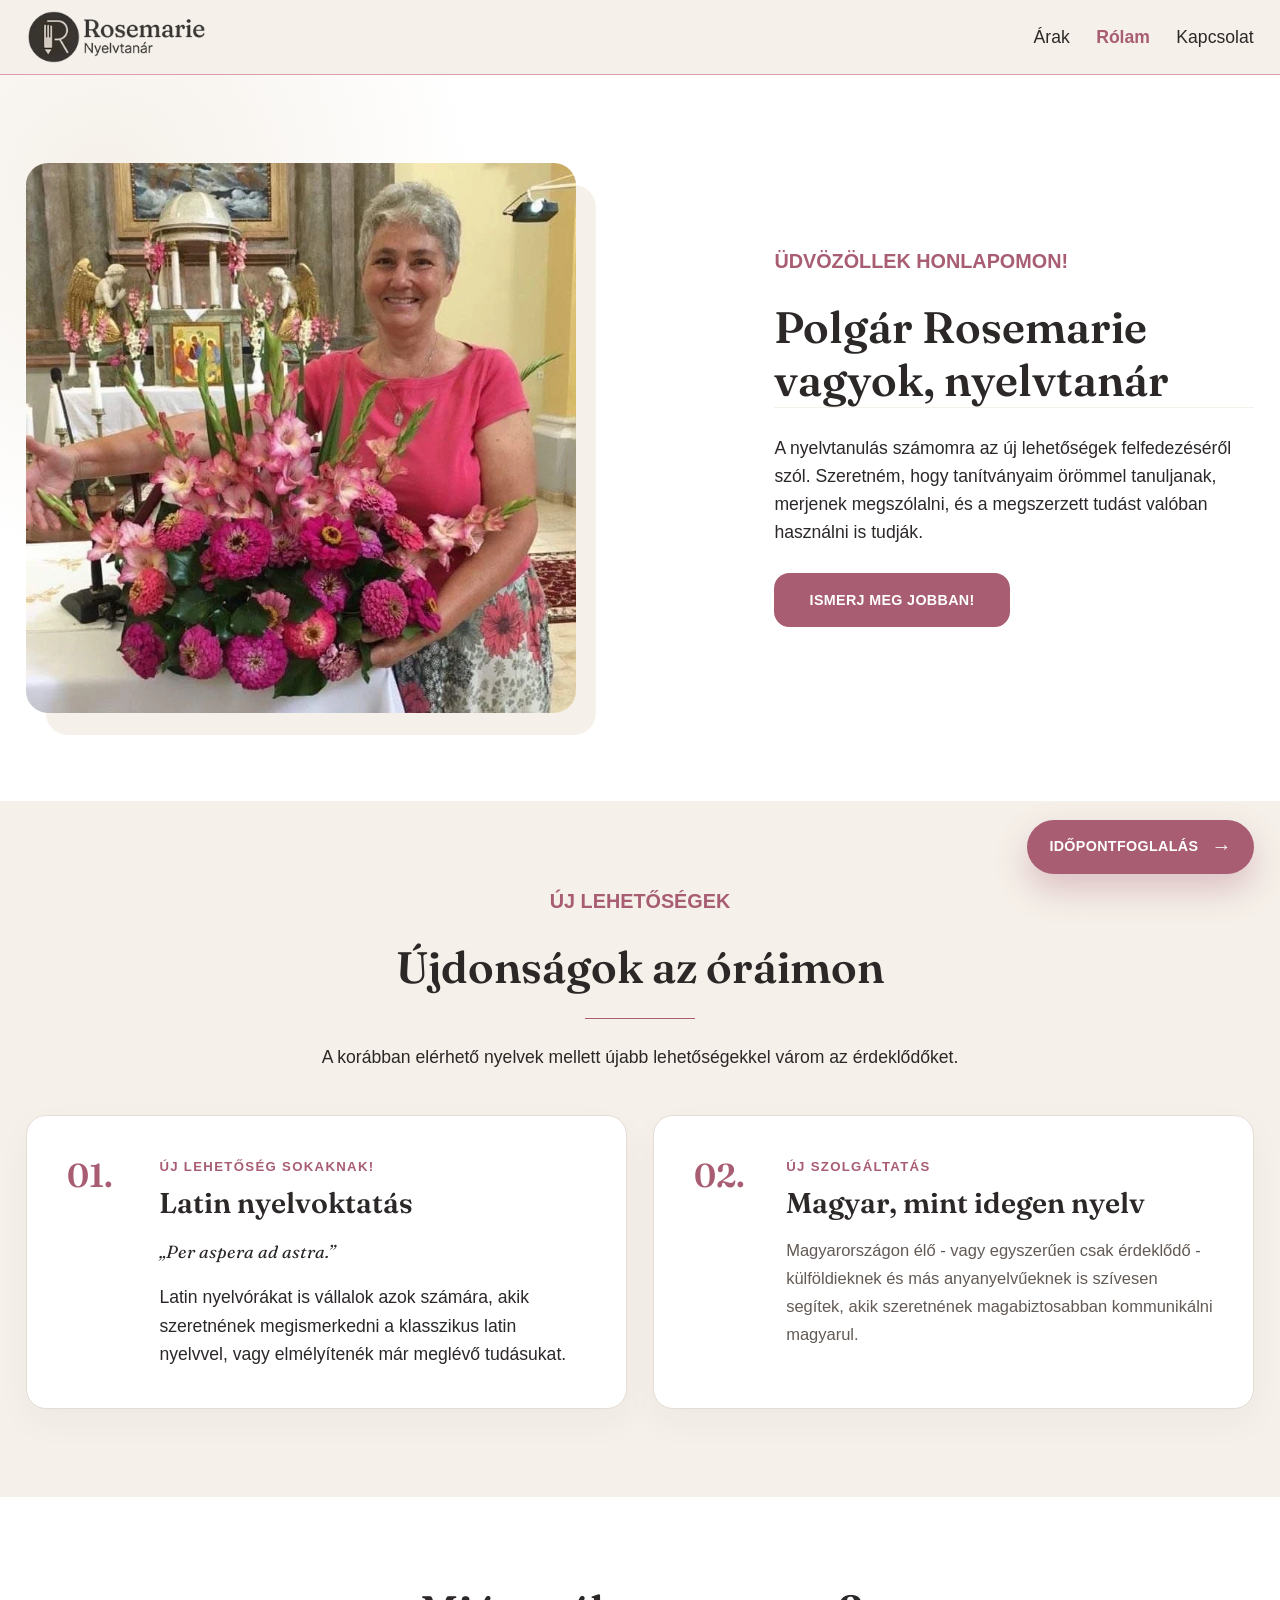
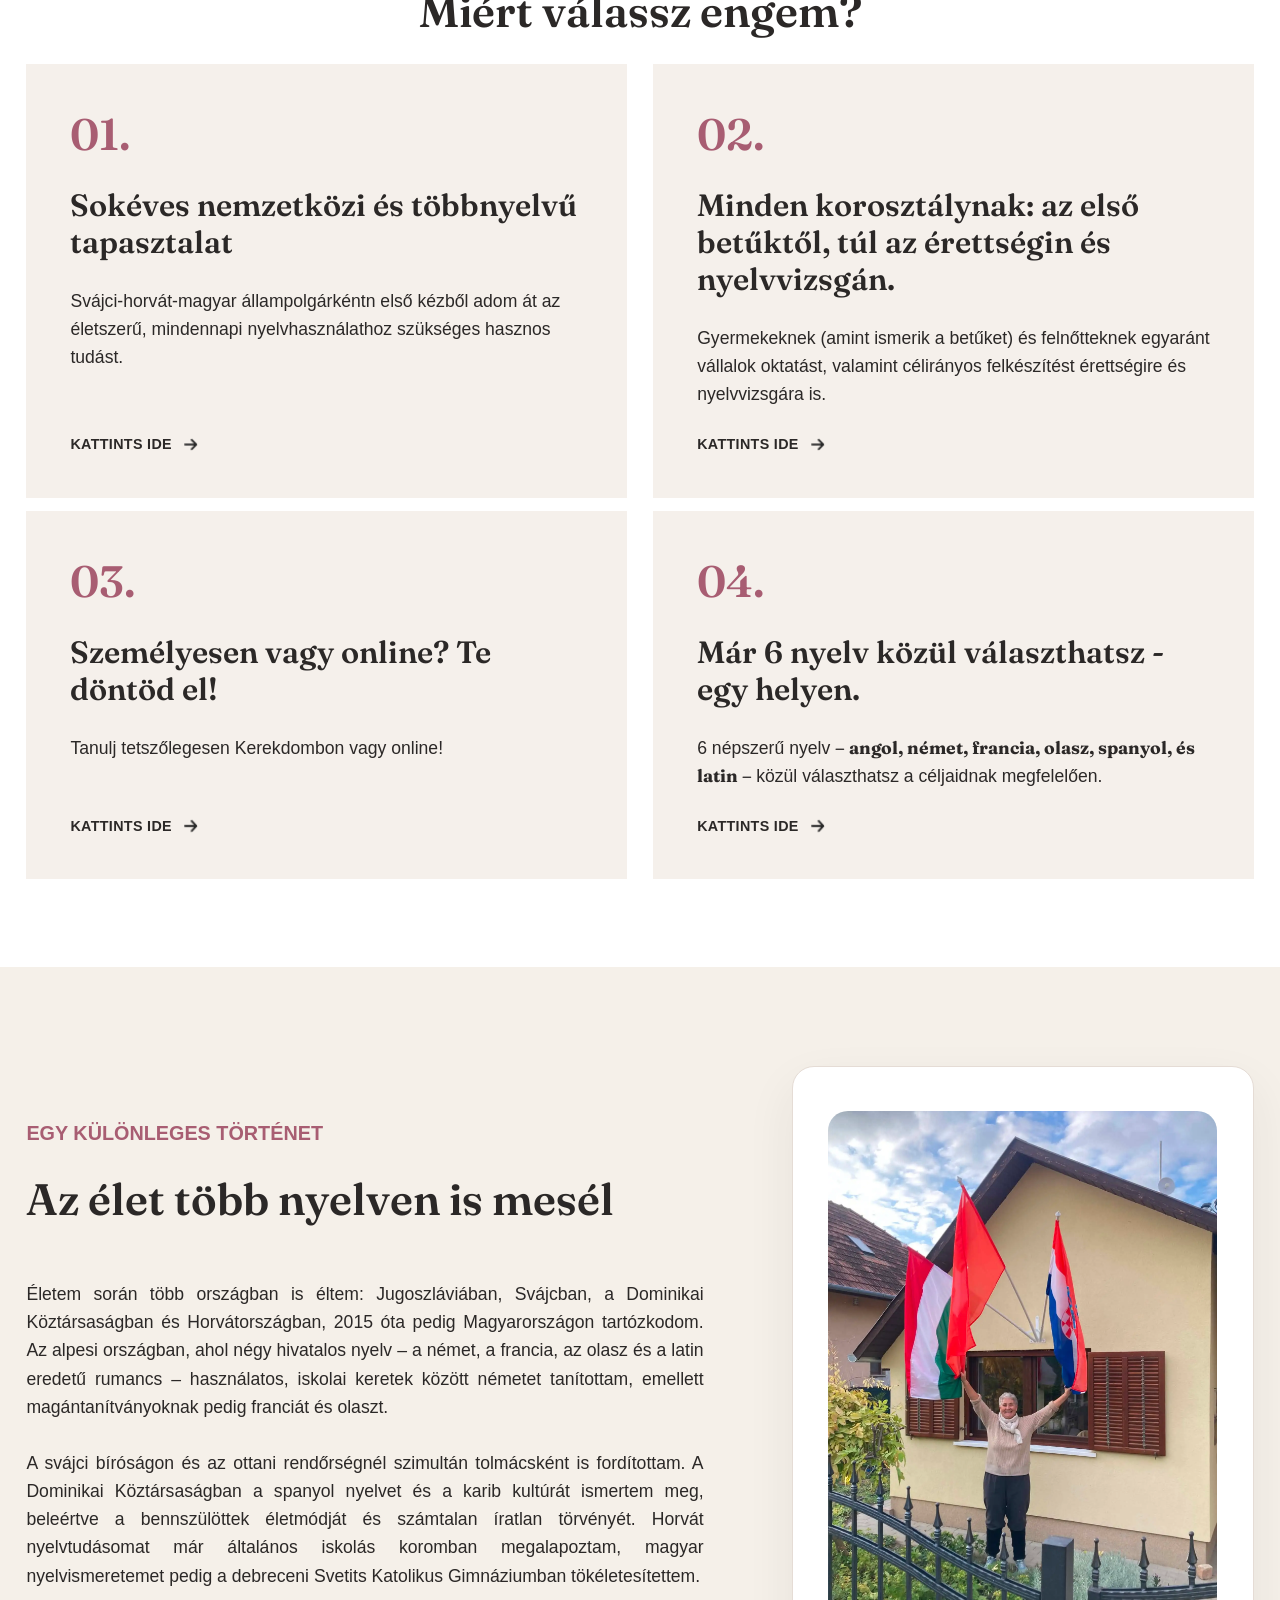
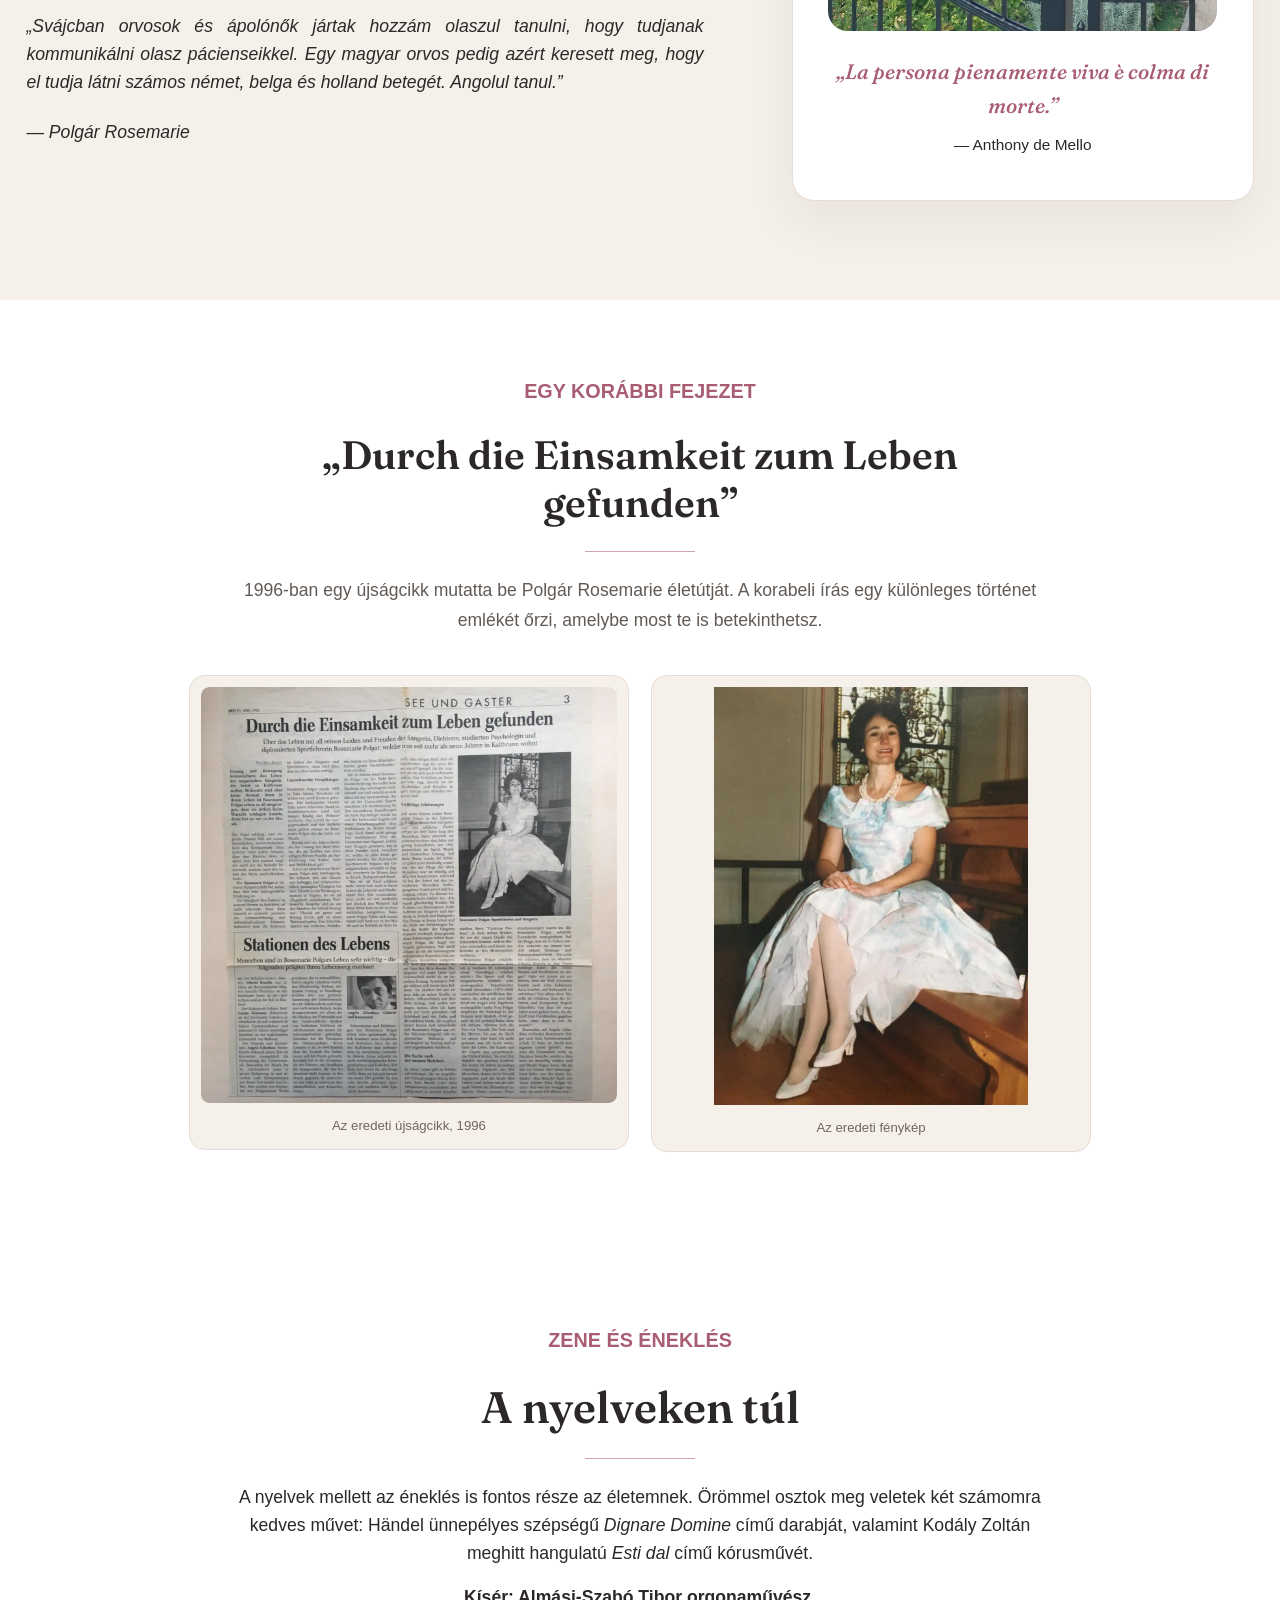
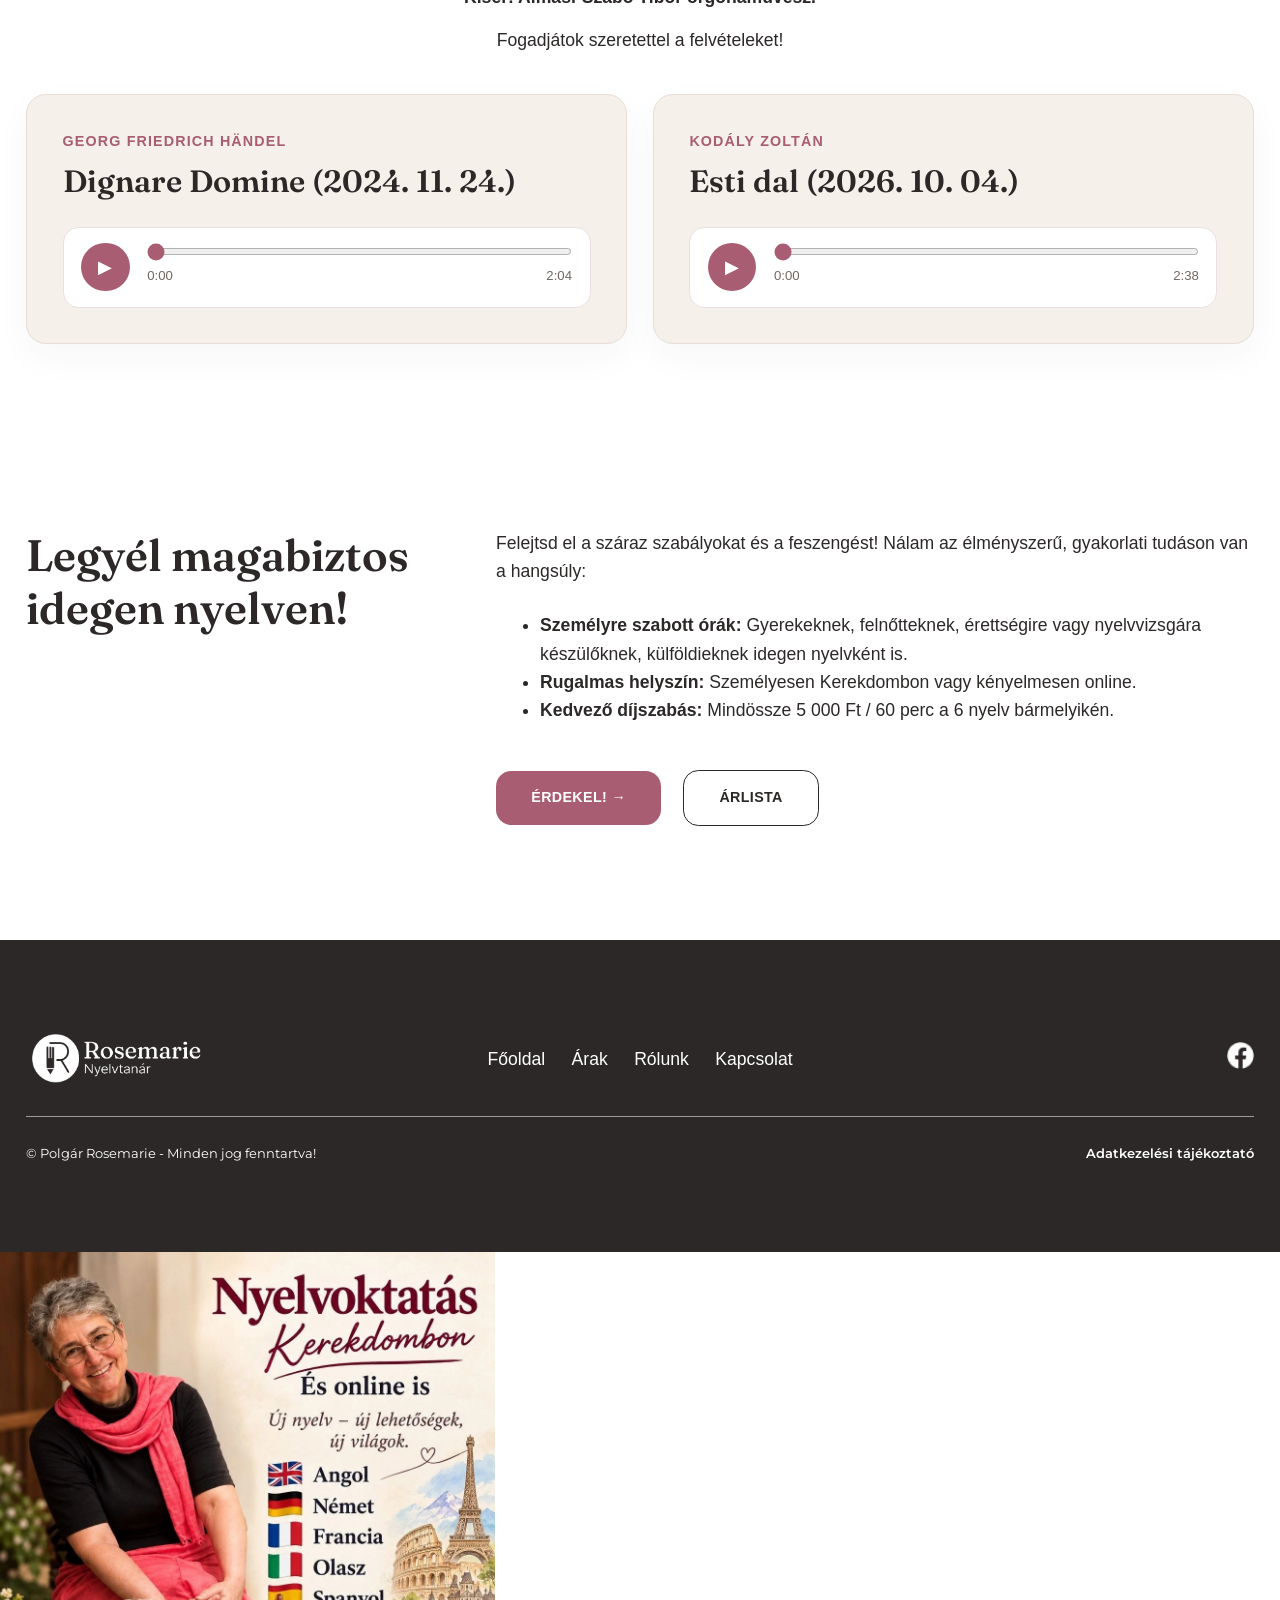
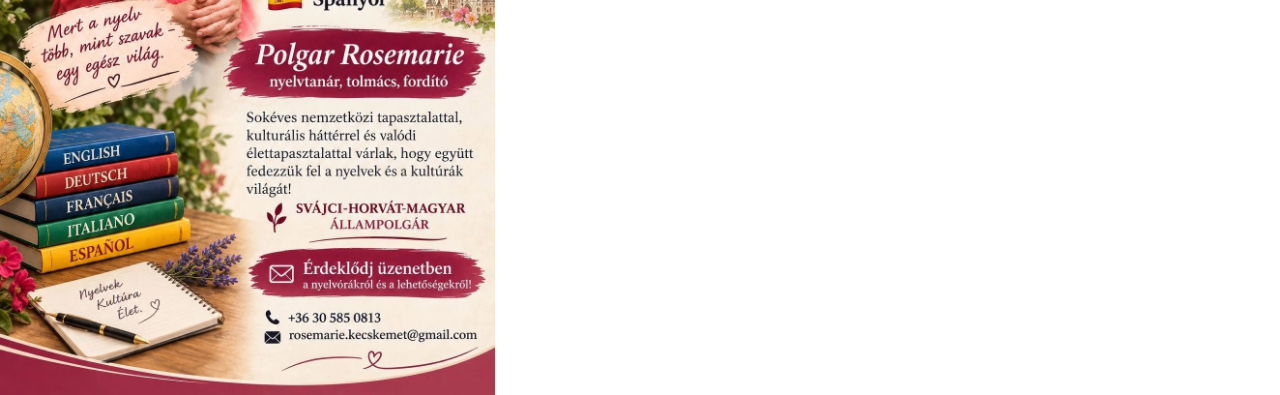
==== index.html @ 6f6a8c7f "Fix wording in Latin course promotion" ====
<!doctype html>
<html lang="hu">

<head>
  <meta charset="UTF-8" />
  <meta name="viewport" content="width=device-width, initial-scale=1.0" />
  <title>Nyelvoktatás Kerekdombon és online | Polgár Rosemarie</title>
  <link rel="canonical" href="https://rosemariepolgar.hu/" />

  <!-- Open Graph -->
  <meta property="og:type" content="website">
  <meta property="og:title" content="Polgár Rosemarie - nyelvoktatás Kerekdombon és online">
  <meta property="og:description"
    content="Polgár Rosemarie nyelvtanár Kerekdombon és online. Angol, német, francia, olasz és spanyol nyelvoktatás gyermekeknek és felnőtteknek, érettségi- és nyelvvizsga-felkészítéssel.">
  <meta property="og:url" content="https://rosemariepolgar.hu/">
  <meta property="og:site_name" content="Polgár Rosemarie - nyelvtanár">
  <meta property="og:locale" content="hu_HU">
  <meta property="og:image" content="https://rosemariepolgar.hu/assets/og-image.png">
  <meta property="og:image:width" content="1200">
  <meta property="og:image:height" content="630">
  <meta name="description"
    content="Polgár Rosemarie nyelvtanár Kerekdombon és online. Angol, német, francia, olasz és spanyol nyelvoktatás gyermekeknek és felnőtteknek, érettségi- és nyelvvizsga-felkészítéssel.">
  <link id="favicon" rel="icon" type="image/x-icon" href="assets/favicon_dark.ico">
  <script src="change_favicon.js" defer></script>
  <link rel="preconnect" href="https://fonts.bunny.net" />
  <link href="https://fonts.bunny.net/css?family=dm-sans:400,600,700|fraunces:600|montserrat:400,600"
    rel="stylesheet" />
  <!-- Shoelace JavaScript -->
  <script type="module"
    src="https://cdn.jsdelivr.net/npm/@shoelace-style/shoelace@2.12.0/cdn/shoelace-autoloader.js"></script>
  <script src="show_popup.js" defer></script>
  <link rel="stylesheet" href="styles.css" />


  <!-- Structured Data / JSON-LD -->
  <script type="application/ld+json">
  {
    "@context": "https://schema.org",
    "@type": "Person",
    "@id": "https://rosemariepolgar.hu/#rosemarie",
    "name": "Polgár Rosemarie",
    "jobTitle": "Nyelvtanár",
    "url": "https://rosemariepolgar.hu/",
    "telephone": "+36 30 585 0813",
    "email": "rosemarie.kecskemet@gmail.com",
    "knowsLanguage": [
      "hu",
      "en",
      "de",
      "fr",
      "it",
      "es"
    ],
    "address": {
      "@type": "PostalAddress",
      "addressLocality": "Tiszakécske",
      "addressRegion": "Bács-Kiskun",
      "postalCode": "6060",
      "addressCountry": "HU"
    }
  }
</script>

</head>

<body>
  <header class="site-header"><a class="brand" href="#top"><img src="assets/logo.webp" alt="Rosemarie nyelvtanár" /></a>
    <nav id="main-navigation" aria-label="Fő navigáció">
      <a href="arak.html">Árak</a>
      <a href="/" aria-current="page">Rólam</a>
      <a href="kapcsolat.html">Kapcsolat</a>
    </nav>
    <button class="mobile-menu-toggle" type="button" aria-label="Menü megnyitása" aria-expanded="false"
      aria-controls="main-navigation">
      <span></span><span></span><span></span>
    </button>
  </header>
  <main id="top">
    <section class="intro" id="about">
      <img class="portrait" src="assets/Rosemarie.webp" alt="Polgár Rosemarie" />
      <div class="intro-copy">
        <p class="eyebrow">Üdvözöllek honlapomon!</p>
        <h1>Polgár Rosemarie vagyok, nyelvtanár</h1>
        <div class="rule"></div>
        <p>A nyelvtanulás számomra az új lehetőségek felfedezéséről szól. Szeretném, hogy tanítványaim örömmel
          tanuljanak, merjenek megszólalni, és a megszerzett tudást valóban használni is tudják.</p>
        <a class="button button-primary" href="#tortenetem">Ismerj meg jobban!</a>
      </div>
    </section>


    <section class="news-section" id="ujdonsagok">
      <div class="news-inner">
        <div class="news-heading">
          <p class="eyebrow">Új lehetőségek</p>
          <h2>Újdonságok az óráimon</h2>
          <div class="rule"></div>
          <p>
            A korábban elérhető nyelvek mellett újabb lehetőségekkel
            várom az érdeklődőket.
          </p>
        </div>

        <div class="news-grid">
          <article class="news-card">
            <span class="news-number">01.</span>
            <div>
              <p class="news-label">Új lehetőség sokaknak!</p>
              <h3>Latin nyelvoktatás</h3>
              <p style="font-family: Fraunces, serif; font-style: italic;">„Per aspera ad astra.”</p>
              Latin nyelvórákat is vállalok azok számára, akik szeretnének megismerkedni a klasszikus
              latin nyelvvel, vagy elmélyítenék már meglévő tudásukat.
              </p>
            </div>
          </article>

          <article class="news-card">
            <span class="news-number">02.</span>
            <div>
              <p class="news-label">Új szolgáltatás</p>
              <h3>Magyar, mint idegen nyelv</h3>
              <p>
                Magyarországon élő - vagy egyszerűen csak érdeklődő - külföldieknek és más anyanyelvűeknek is szívesen
                segítek, akik szeretnének
                magabiztosabban kommunikálni magyarul.
              </p>
            </div>
          </article>
        </div>
      </div>
    </section>



    <section class="reasons" id="services">
      <h2>Miért válassz engem?</h2>
      <div class="cards">
        <article class="card"><span>01.</span>
          <h3>Sokéves nemzetközi és többnyelvű tapasztalat</h3>
          <p>Svájci-horvát-magyar állampolgárkéntn első kézből adom át az életszerű, mindennapi nyelvhasználathoz
            szükséges hasznos tudást. </p><a href="kapcsolat.html#foglalas">Kattints ide <img
              src="assets/arrow-right.webp" alt="" /></a>
        </article>
        <article class="card"><span>02.</span>
          <h3>Minden korosztálynak: az első betűktől, túl az érettségin és nyelvvizsgán.</h3>
          <p>Gyermekeknek (amint ismerik a betűket) és felnőtteknek egyaránt vállalok oktatást, valamint célirányos
            felkészítést érettségire és nyelvvizsgára is. </p><a href="kapcsolat.html#foglalas">Kattints ide <img
              src="assets/arrow-right.webp" alt="" /></a>
        </article>
        <article class="card"><span>03.</span>
          <h3>Személyesen vagy online? Te döntöd el!</h3>
          <p>Tanulj tetszőlegesen Kerekdombon vagy online! </p><a href="kapcsolat.html#foglalas">Kattints ide <img
              src="assets/arrow-right.webp" alt="" /></a>
        </article>
        <article class="card"><span>04.</span>
          <h3>Már 6 nyelv közül választhatsz - egy helyen.</h3>
          <p>6 népszerű nyelv <span class="vastagbetu">– angol, német, francia, olasz, spanyol, és latin –
            </span> közül
            választhatsz
            a céljaidnak megfelelően.</p><a href="kapcsolat.html#foglalas">Kattints ide <img
              src="assets/arrow-right.webp" alt="" /></a>
        </article>
      </div>
    </section>

    <section class="story-section" id="tortenetem">
      <div class="story-content">
        <div class="story-text">
          <p class="eyebrow">Egy különleges történet</p>
          <h2>Az élet több nyelven is mesél</h2>
          <div class="rule"></div>

          <p style="text-align: justify;">
            Életem során több országban is éltem: Jugoszláviában, Svájcban, a Dominikai Köztársaságban és
            Horvátországban, 2015 óta pedig Magyarországon tartózkodom. Az alpesi országban, ahol négy hivatalos nyelv –
            a
            német, a
            francia, az olasz és a latin eredetű rumancs – használatos, iskolai keretek között németet tanítottam,
            emellett magántanítványoknak pedig franciát és olaszt. <br><br>A svájci bíróságon és az ottani
            rendőrségnél
            szimultán
            tolmácsként is fordítottam. A Dominikai Köztársaságban a spanyol nyelvet és a karib kultúrát ismertem meg,
            beleértve a bennszülöttek életmódját és számtalan íratlan törvényét. Horvát nyelvtudásomat már általános
            iskolás koromban megalapoztam, magyar
            nyelvismeretemet pedig a debreceni Svetits Katolikus Gimnáziumban tökéletesítettem.
          </p>


          <p style="font-style: italic; text-align: justify;">
            „Svájcban orvosok és ápolónők jártak hozzám olaszul tanulni, hogy tudjanak kommunikálni olasz pácienseikkel.
            Egy magyar orvos pedig azért keresett meg, hogy el tudja látni számos német, belga és holland betegét.
            Angolul tanul.”
          </p>
          <cite>— Polgár Rosemarie</cite>
        </div>

        <div class="flags-card">
          <img src="assets/zaszlok.webp" alt="Polgár Rosemarie a magyar, svájci és horvát zászlóval" class="flags-photo"
            loading="lazy">

          <blockquote class="flags-caption">
            „La persona pienamente viva è colma di morte.”
            <cite>— Anthony de Mello</cite>
          </blockquote>
        </div>
      </div>
      </div>
    </section>


    <section class="press-section" id="sajto">
      <div class="press-inner">

        <div class="press-heading">
          <p class="eyebrow">Egy korábbi fejezet</p>
          <h2>„Durch die Einsamkeit zum Leben gefunden”</h2>
          <div class="rule"></div>

          <p>
            1996-ban egy újságcikk mutatta be Polgár Rosemarie életútját.
            A korabeli írás egy különleges történet emlékét őrzi,
            amelybe most te is betekinthetsz.
          </p>
        </div>

        <div class="press-gallery">
          <figure class="press-figure">
            <button class="gallery-trigger" data-index="0" aria-label="Újságcikk megnyitása">
              <img src="assets/ujsagcikk.webp" alt="Az 1996-os, Rosemarie-ról szóló újságcikk" loading="lazy">
            </button>
            <figcaption>Az eredeti újságcikk, 1996</figcaption>
          </figure>

          <figure class="press-figure">
            <button class="gallery-trigger" data-index="1" aria-label="A korabeli fénykép megnyitása">
              <img src="assets/ujsag-szines-kep.webp" alt="A korabeli újságcikkben megjelent, eredeti színes fénykép"
                loading="lazy">
            </button>
            <figcaption>Az eredeti fénykép</figcaption>
          </figure>
        </div>

        <div class="lightbox" id="press-lightbox" aria-hidden="true">
          <button class="lightbox-close" aria-label="Bezárás">&times;</button>
          <button class="lightbox-prev" aria-label="Előző kép">&#10094;</button>
          <img class="lightbox-image" src="" alt="">
          <button class="lightbox-next" aria-label="Következő kép">&#10095;</button>
          <p class="lightbox-counter"></p>
        </div>

      </div>
    </section>


    <section class="music-section" id="zene">
      <div class="music-inner">
        <div class="music-heading">
          <p class="eyebrow">Zene és éneklés</p>
          <h2>A nyelveken túl</h2>
          <div class="rule"></div>
          <p>
            A nyelvek mellett az éneklés is fontos része az életemnek.
            Örömmel osztok meg veletek két számomra kedves művet:
            Händel ünnepélyes szépségű
            <em>Dignare Domine</em> című darabját, valamint
            Kodály Zoltán meghitt hangulatú <em>Esti dal</em>
            című kórusművét.

          </p>
          <p class="vastagbetu">Kísér: Almási-Szabó Tibor orgonaművész.</p>
          <p>Fogadjátok szeretettel a felvételeket!</p>
        </div>

        <div class="music-grid">
          <article class="music-card">
            <p class="music-composer">Georg Friedrich Händel</p>
            <h3>Dignare Domine (2024. 11. 24.)</h3>

            <audio class="music-audio" preload="metadata" src="assets/music/dignare-domine.mp3"></audio>

            <div class="audio-player">
              <button class="audio-play" type="button" aria-label="Lejátszás" aria-pressed="false">
                <span aria-hidden="true">▶</span>
              </button>
              <div class="audio-track">
                <input class="audio-progress" type="range" min="0" max="1000" value="0" step="1"
                  aria-label="Lejátszás pozíciója">
                <div class="audio-times">
                  <span class="audio-current">0:00</span>
                  <span class="audio-duration">--:--</span>
                </div>
              </div>
            </div>
          </article>

          <article class="music-card">
            <p class="music-composer">Kodály Zoltán</p>
            <h3>Esti dal (2026. 10. 04.)</h3>

            <audio class="music-audio" preload="metadata" src="assets/music/esti-dal.mp3"></audio>

            <div class="audio-player">
              <button class="audio-play" type="button" aria-label="Lejátszás" aria-pressed="false">
                <span aria-hidden="true">▶</span>
              </button>
              <div class="audio-track">
                <input class="audio-progress" type="range" min="0" max="1000" value="0" step="1"
                  aria-label="Lejátszás pozíciója">
                <div class="audio-times">
                  <span class="audio-current">0:00</span>
                  <span class="audio-duration">--:--</span>
                </div>
              </div>
            </div>
          </article>
        </div>
      </div>
    </section>


    <section class="callout" id="blog">
      <h2>Legyél magabiztos idegen nyelven!</h2>
      <div>
        <p>Felejtsd el a száraz szabályokat és a feszengést! Nálam az élményszerű, gyakorlati tudáson van a hangsúly:
        </p>
        <ul>
          <li><span class="vastagbetu">Személyre szabott órák:</span> Gyerekeknek, felnőtteknek, érettségire vagy
            nyelvvizsgára készülőknek, külföldieknek idegen nyelvként is.</li>
          <li><span class="vastagbetu">Rugalmas helyszín:</span> Személyesen Kerekdombon vagy kényelmesen online.</li>
          <li><span class="vastagbetu">Kedvező díjszabás:</span> Mindössze 5 000 Ft / 60 perc a 6 nyelv bármelyikén.
          </li>
        </ul>
        <br>
        <p class="actions"><a class="button button-primary" href="kapcsolat.html#foglalas">Érdekel! →</a><a
            class="button button-secondary" href="arak.html">Árlista</a></p>
      </div>
    </section>
  </main>
  <footer id="contact">
    <div class="footer-top"><img class="footer-logo" src="assets/logo_vilagos.webp" alt="Logo" />
      <nav aria-label="Lábléc navigáció">
        <a href="index.html">Főoldal</a>
        <a href="arak.html">Árak</a>
        <a href="index.html#about">Rólunk</a>
        <a href="kapcsolat.html">Kapcsolat</a>
      </nav>
      <div class="socials"><a href="https://www.facebook.com/profile.php?id=100085614274289" aria-label="Facebook"><img
            src="assets/facebook.webp" alt="" /></a></div>
    </div>
    <div class="legal"><span>© Polgár Rosemarie - Minden jog fenntartva!</span>
      <a href="files/adatkezelesi_tajekoztato_20261002.pdf">Adatkezelési tájékoztató</a>
    </div>
  </footer>
  <a class="booking-float" href="kapcsolat.html#foglalas">Időpontfoglalás <span>→</span></a>

  <!-- SHOELACE PLAKÁT POPUP -->
  <sl-dialog id="welcome-popup" no-header class="poster-popup">
    <!-- Plakát / Kép helye -->
    <div class="poster-container">
      <img src="assets/plakat.webp" alt="Hirdetés plakát" class="poster-image">
    </div>
  </sl-dialog>

  <script src="responsive.js"></script>
</body>

</html>
---- styles.css ----
:root {
    --ink: #2b2827;
    --rose: #a85d72;
    --canvas: #f5f0e9;
    --card: #f5f0eb;
    --max: 1260px;
    --mobile-gutter: 20px;
}


/* =========================================================
   ALAPOK
   ========================================================= */

* {
    box-sizing: border-box;
}

html {
    min-height: 100%;
    scroll-behavior: smooth;
    zoom: 1.1;
}

body {
    min-height: calc(100vh / 1.1);
    margin: 0;
    display: flex;
    flex-direction: column;
    color: var(--ink);
    font: 400 16px/1.6 "DM Sans", sans-serif;
}

main {
    flex: 1;
}

a {
    color: inherit;
    text-decoration: none;
}

img,
iframe,
video,
svg {
    max-width: 100%;
}


/* =========================================================
   FEJLÉC
   ========================================================= */

.site-header {
    height: 68px;
    padding: 10px max(24px, calc((100% - var(--max)) / 2));
    display: flex;
    justify-content: space-between;
    align-items: center;
    background: var(--canvas);
    border-bottom: 1px solid #db9eab;
    box-shadow: 8px 16px 40px #00000014;
}

.brand img {
    display: block;
    width: 164px;
    height: 48px;
    object-fit: contain;
}

.site-header nav,
.footer-top nav,
.socials {
    display: flex;
    align-items: center;
    gap: 24px;
}

.site-header nav a {
    display: flex;
    align-items: center;
    font-size: 16px;
}

.site-header nav a:hover,
.footer-top a:hover {
    color: var(--rose);
}

.site-header nav > a[aria-current="page"] {
    color: var(--rose);
    font-weight: 600;
}


/* =========================================================
   MOBIL MENÜ GOMB
   ========================================================= */

.mobile-menu-toggle {
    display: none;
    width: 44px;
    height: 44px;
    padding: 10px;
    border: 1px solid #d8c9c0;
    border-radius: 10px;
    background: transparent;
    color: var(--ink);
    cursor: pointer;
    flex-direction: column;
    justify-content: center;
    gap: 5px;
}

.mobile-menu-toggle span {
    display: block;
    width: 100%;
    height: 2px;
    border-radius: 2px;
    background: currentColor;
    transition: transform .2s ease, opacity .2s ease;
}

.site-header.menu-open .mobile-menu-toggle span:nth-child(1) {
    transform: translateY(7px) rotate(45deg);
}

.site-header.menu-open .mobile-menu-toggle span:nth-child(2) {
    opacity: 0;
}

.site-header.menu-open .mobile-menu-toggle span:nth-child(3) {
    transform: translateY(-7px) rotate(-45deg);
}


/* =========================================================
   ÁLTALÁNOS TIPOGRÁFIA / GOMBOK
   ========================================================= */

.eyebrow {
    margin: 0 0 24px;
    color: var(--rose);
    font-weight: 600;
    font-size: 18px;
    line-height: 1.3;
    text-transform: uppercase;
}

.rule {
    height: 1px;
    background: var(--canvas);
}

.button {
    display: inline-flex;
    align-items: center;
    justify-content: center;
    border-radius: 14px;
    padding: 16px 32px;
    font-size: 13px;
    font-weight: 700;
    letter-spacing: .312px;
    line-height: 1.3;
    text-transform: uppercase;
    transition:
        transform .2s ease,
        box-shadow .2s ease,
        background .2s ease;
}

.button:hover {
    transform: translateY(-2px);
    box-shadow: 0 12px 25px #a85d7240;
}

.button-primary {
    color: #fff;
    background: var(--rose);
}

.button-secondary {
    border: 1px solid var(--ink);
}

.button:focus-visible,
.booking-float:focus-visible,
.site-header nav a:focus-visible,
.socials a:focus-visible {
    outline: 3px solid var(--rose);
    outline-offset: 3px;
}


/* =========================================================
   FŐOLDAL – INTRO
   ========================================================= */

.intro,
.reasons,
.callout,
footer {
    padding-inline: max(24px, calc((100% - var(--max)) / 2));
}

.intro {
    min-height: 553px;
    display: grid;
    grid-template-columns: 600px 1fr;
    align-items: center;
    gap: 80px;
    padding-block: 80px;
    background:
        radial-gradient(
            circle at 8% 15%,
            #f5f0e9 0,
            transparent 28%
        ),
        #fff;
}

.intro-copy {
    max-width: 590px;
}

.intro h1,
.reasons h2,
.callout h2,
.card h3 {
    margin: 0;
    font-family: Fraunces, serif;
    font-weight: 600;
    line-height: 1.2;
}

.intro h1,
.reasons h2,
.callout h2 {
    font-size: 40px;
}

.intro-copy p:not(.eyebrow) {
    margin: 24px 0;
}

.intro .portrait {
    display: block;
    width: 100%;
    max-width: 500px;
    height: auto !important;
    aspect-ratio: 1 / 1 !important;
    object-fit: cover !important;
    object-position: center 40% !important;
    justify-self: start;
    border-radius: 20px;
    box-shadow: 18px 20px 0 var(--canvas);
}


/* =========================================================
   FŐOLDAL – MIÉRT VÁLASSZ ENGEM
   ========================================================= */

.reasons {
    padding-block: 80px;
}

.reasons h2 {
    margin-bottom: 24px;
    text-align: center;
}

.cards {
    display: grid;
    grid-template-columns: repeat(2, 1fr);
    gap: 12px 24px;
}

.card {
    min-height: 308px;
    padding: 40px;
    display: flex;
    flex-direction: column;
    align-items: flex-start;
    gap: 24px;
    background: var(--card);
    transition:
        transform .25s ease,
        box-shadow .25s ease,
        background .25s ease;
}

.card:hover {
    transform: translateY(-8px);
    background: #fffaf6;
    box-shadow: 0 20px 45px #2b282714;
}

.card span {
    color: var(--rose);
    font: 600 40px/1.2 Fraunces, serif;
}

.card h3 {
    font-size: 28px;
}

.card p {
    margin: 0;
}

.card a {
    display: flex;
    align-items: center;
    gap: 10px;
    margin-top: auto;
    font-size: 13px;
    font-weight: 700;
    letter-spacing: .312px;
    line-height: 1.3;
    text-transform: uppercase;
}

.card a img {
    width: 14px;
    height: 14px;
}


/* =========================================================
   FŐOLDAL – TÖRTÉNET
   ========================================================= */

.story-section {
    padding: 90px max(24px, calc((100% - var(--max)) / 2));
    background: var(--canvas);
}

.story-content {
    display: grid;
    grid-template-columns: minmax(0, 1fr) 420px;
    gap: 80px;
    align-items: center;
}

.story-text {
    max-width: 650px;
}

.story-text h2 {
    margin: 0;
    font: 600 40px/1.2 Fraunces, serif;
}

.story-text .rule {
    margin: 24px 0;
}

.story-text p:not(.eyebrow) {
    margin: 0 0 20px;
}

.flags-card {
    padding: 40px 32px;
    background: #fff;
    border: 1px solid #e5dcd5;
    border-radius: 20px;
    box-shadow: 0 18px 45px #2b282712;
}



.flags-card {
    display: flex;
    flex-direction: column;
    align-items: center;
    gap: 22px;
}

.flags-photo {
    display: block;
    width: 100%;
    max-width: 460px;
    height: auto;
    border-radius: 18px;
}

.flags-caption {
    max-width: 460px;
    margin: 0;
    color: var(--rose);
    font: italic 500 19px/1.6 Fraunces, serif;
    text-align: center;
}

.flags-caption cite {
    display: block;
    margin-top: 10px;
    color: var(--ink);
    font: normal 500 14px/1.5 "DM Sans", sans-serif;
}

/* =========================================================
   FŐOLDAL – CALLOUT
   ========================================================= */

.callout {
    min-height: 311px;
    display: grid;
    grid-template-columns: 403px 1fr;
    gap: 24px;
    align-items: start;
    padding-top: 80px;
    padding-bottom: 80px;
}

.callout p {
    margin: 0 0 24px;
}

.actions {
    display: flex;
    gap: 20px;
    align-items: center;
}


/* =========================================================
   FÉLKÖVÉR SZÖVEG
   ========================================================= */

.vastagbetu {
    color: inherit !important;
    font-size: inherit !important;
    font-weight: bold !important;
}


/* =========================================================
   IDŐPONTFOGLALÁS / FORM
   ========================================================= */

.booking-section {
    display: grid;
    grid-template-columns: 1fr 1fr;
    gap: 80px;
    padding: 80px max(24px, calc((100% - var(--max)) / 2));
    background: var(--canvas);
}

.booking-section h2 {
    margin: 0 0 20px;
    font: 600 40px/1.2 Fraunces, serif;
}

.booking-section > div > p:last-child {
    max-width: 500px;
}

.booking-form {
    display: grid;
    grid-template-columns: 1fr 1fr;
    gap: 16px;
    align-content: start;
}

.booking-form label {
    display: flex;
    flex-direction: column;
    gap: 6px;
    font-size: 13px;
    font-weight: 600;
    letter-spacing: .2px;
    text-transform: uppercase;
}

.booking-form input:not([type="checkbox"]),
.booking-form textarea {
    width: 100%;
    padding: 12px;
    border: 1px solid #dfd7cf;
    border-radius: 8px;
    background: #fff;
    color: var(--ink);
    font: 400 16px/1.5 "DM Sans", sans-serif;
}

.booking-form input:not([type="checkbox"]):focus,
.booking-form textarea:focus {
    outline: 2px solid #a85d7270;
    border-color: var(--rose);
}

.form-wide {
    grid-column: 1 / -1;
}

.booking-form button {
    grid-column: 1 / -1;
    justify-self: start;
    width: auto;
    border: 0;
    cursor: pointer;
}

.booking-form button:disabled {
    cursor: wait;
    opacity: .7;
    transform: none;
    box-shadow: none;
}

.form-consent {
    grid-column: 1 / -1;
    display: flex !important;
    flex-direction: row !important;
    align-items: center;
    gap: 9px;
    width: 100%;
    margin-top: 4px;
    color: #81766e;
    font-size: 13px;
    line-height: 1.4;
}

.form-consent input[type="checkbox"] {
    flex: 0 0 16px;
    width: 16px !important;
    height: 16px;
    margin: 0;
    padding: 0;
    appearance: none;
    -webkit-appearance: none;
    border: 1px solid #cfc5bd;
    border-radius: 4px;
    background: #fff;
    cursor: pointer;
    position: relative;
}

.form-consent input[type="checkbox"]:checked {
    border-color: var(--rose);
    background: var(--rose);
}

.form-consent input[type="checkbox"]:checked::after {
    content: "✓";
    position: absolute;
    left: 50%;
    top: 50%;
    transform: translate(-50%, -52%);
    color: #fff;
    font-size: 12px;
    font-weight: 700;
}

.form-consent input[type="checkbox"]:focus-visible {
    outline: 2px solid #a85d7270;
    outline-offset: 2px;
}

.form-consent span {
    display: inline;
    flex: 1;
    margin: 0;
}

.form-consent a {
    color: var(--rose);
    text-decoration: underline;
    text-underline-offset: 2px;
}


/* =========================================================
   ÁRAK
   ========================================================= */

.pricing {
    padding-inline: max(24px, calc((100% - var(--max)) / 2));
}

.pricing-two-column {
    display: grid;
    grid-template-columns: 1fr 480px;
    gap: 60px;
    align-items: center;
    padding-top: 80px;
    padding-bottom: 80px;
}

.pricing-content {
    max-width: 540px;
}

.pricing-content h1 {
    margin: 0;
    color: var(--ink);
    font: 600 42px/1.2 Fraunces, serif;
}

.pricing-rule {
    width: 100%;
    max-width: 600px;
    height: 2px;
    margin: 20px 0;
    background: var(--rose);
    opacity: .3;
}

.pricing-intro {
    max-width: 640px;
    margin: 0;
    color: var(--ink);
    font-size: 17px;
    line-height: 1.6;
}

.pricing-card-wrapper {
    min-width: 0;
}

.price-card-single {
    width: 100%;
    padding: 32px 28px;
    display: flex;
    flex-direction: column;
    gap: 20px;
    background: var(--card);
    border: 2px solid var(--rose);
    border-radius: 20px;
    box-shadow: 0 12px 30px #0000000a;
    transition:
        transform .3s ease,
        box-shadow .3s ease,
        background .3s ease;
}

.price-card-single:hover {
    transform: translateY(-4px);
    background: #fffaf6;
    box-shadow: 0 20px 40px #2b282714;
}

.price-card-header {
    display: flex;
    flex-direction: column;
    align-items: center;
    gap: 8px;
    text-align: center;
}

.price-card-header h2 {
    margin: 0;
    color: var(--ink);
    font: 600 28px/1.2 Fraunces, serif;
}

.icon-wrapper {
    width: 64px;
    height: 64px;
    display: flex;
    align-items: center;
    justify-content: center;
    margin-bottom: 8px;
    border-radius: 50%;
    background: #fff;
    box-shadow: 0 6px 16px #0000000f;
}

.icon-wrapper img {
    width: 28px;
    height: 28px;
    object-fit: contain;
}

.price-tag {
    display: flex;
    flex-direction: column;
    align-items: center;
}

.price-tag strong {
    color: var(--rose) !important;
    font: 600 32px/1 Fraunces, serif;
}

.price-tag span {
    margin-top: 4px;
    color: #777;
    font-size: 13px;
}

.price-card-body {
    padding: 20px 0;
    border-top: 1px solid #00000014;
    border-bottom: 1px solid #00000014;
}

.price-features {
    display: flex;
    flex-direction: column;
    gap: 12px;
    margin: 0;
    padding: 0;
    list-style: none;
}

.price-features li {
    position: relative;
    padding-left: 24px;
    font-size: 15px;
    line-height: 1.5;
}

.price-features li::before {
    content: "✓";
    position: absolute;
    left: 0;
    top: 0;
    color: var(--rose);
    font-size: 16px;
    font-weight: bold;
}

.price-card-footer {
    display: flex;
    justify-content: center;
}

.price-card-footer .button {
    width: 100%;
    padding: 14px 24px;
    display: inline-flex;
    align-items: center;
    justify-content: center;
    gap: 8px;
    font-size: 13px;
}

.price-card-footer .button img {
    width: 12px;
    height: 12px;
}


/* =========================================================
   FAQ
   ========================================================= */

.faq {
    padding: 80px max(24px, calc((100% - var(--max)) / 2));
    background: var(--canvas);
}

.faq h2 {
    margin: 0 0 24px;
    text-align: center;
    font: 600 40px/1.2 Fraunces, serif;
}

.faq-columns {
    display: grid;
    grid-template-columns: repeat(2, 1fr);
    gap: 24px;
}

.faq-list {
    background: transparent;
}

.faq details {
    margin-bottom: 12px;
    overflow: hidden;
    background: rgba(255, 255, 255, .4);
    border: 1px solid #e2dad0;
    border-radius: 12px;
    transition:
        background .3s ease,
        border-color .3s ease,
        box-shadow .3s ease;
}

.faq details:hover {
    background: rgba(255, 255, 255, .75);
    border-color: var(--rose);
}

.faq details[open] {
    background: #fff;
    border-color: var(--rose);
    box-shadow: 0 10px 25px #0000000d;
}

.faq summary {
    display: flex;
    align-items: center;
    gap: 16px;
    padding: 20px 24px;
    cursor: pointer;
    list-style: none;
    color: var(--ink);
    font-size: 17px;
    font-weight: 600;
    line-height: 1.4;
    text-transform: none;
}

.faq summary::-webkit-details-marker {
    display: none;
}

.faq summary::before {
    content: "+";
    flex: 0 0 20px;
    color: var(--rose);
    font-size: 22px;
    font-weight: 400;
    transition: transform .3s ease;
}

.faq details[open] summary::before {
    content: "−";
    transform: rotate(180deg);
}

.faq details p {
    margin: 0;
    padding: 0 24px 20px;
    color: #4a4746;
    font-size: 15px;
    line-height: 1.6;
    animation: faqFadeIn .35s cubic-bezier(.16, 1, .3, 1) forwards;
}

@keyframes faqFadeIn {
    from {
        opacity: 0;
        transform: translateY(-8px);
    }

    to {
        opacity: 1;
        transform: translateY(0);
    }
}


/* =========================================================
   KAPCSOLAT
   ========================================================= */

.contact-page {
    min-height: 450px;
    display: grid;
    grid-template-columns: minmax(0, 1fr) minmax(500px, 600px);
    gap: 80px;
    align-items: center;
    padding: max(48px, 5.5vw) max(24px, calc((100% - var(--max)) / 2));
}

.contact-copy h1 {
    margin: 0 0 24px;
    font: 600 40px/1.2 Fraunces, serif;
}

.contact-copy > p {
    max-width: 570px;
    margin: 0 0 24px;
}

.contact-details {
    display: grid;
    grid-template-columns: repeat(2, max-content);
    gap: 16px 40px;
}

.contact-details a,
.contact-details span {
    display: flex;
    align-items: center;
    gap: 8px;
}

.contact-details img {
    width: 16px;
    height: 16px;
}

.map {
    width: 100%;
}

.map iframe {
    display: block;
    width: 100%;
    height: 450px;
    border: 0;
}


/* =========================================================
   KÖSZÖNŐOLDAL
   ========================================================= */

.thank-you-page {
    position: relative;
    min-height: calc(100vh - 180px);
    display: flex;
    align-items: center;
    justify-content: center;
    padding: 60px 24px;
}

.success-modal--visible {
    position: relative;
    width: 100%;
    display: flex;
    align-items: center;
    justify-content: center;
}

.success-modal--visible .success-modal__backdrop {
    display: none;
}

.success-modal--visible .success-modal__content {
    width: min(100%, 520px);
    padding: 48px 40px;
    background: #fff;
    border: 1px solid #eee5df;
    border-radius: 20px;
    text-align: center;
    box-shadow: 0 20px 60px #28201c1a;
}

.success-modal__content h1 {
    margin: 10px 0 14px;
}

.success-modal__content p:not(.eyebrow) {
    max-width: 400px;
    margin: 0 auto 28px;
    color: #81766e;
    line-height: 1.6;
}


/* =========================================================
   LÁBLÉC
   ========================================================= */

footer {
    padding-top: 80px;
    padding-bottom: 80px;
    background: var(--ink);
    color: #fff;
    font-size: 12px;
}

.footer-top {
    display: grid;
    grid-template-columns: 1fr auto 1fr;
    align-items: center;
    padding-bottom: 24px;
    border-bottom: 1px solid #ffffff88;
}

.footer-logo {
    width: 164px;
    height: auto;
}

.footer-top nav {
    justify-content: center;
    font-size: 16px;
}

.socials {
    justify-content: flex-end;
    gap: 20px;
}

.socials img {
    width: 24px;
    height: 24px;
}

.legal {
    display: flex;
    justify-content: space-between;
    padding-top: 24px;
    font-family: Montserrat, sans-serif;
}

.legal a {
    font-weight: 600;
}


/* =========================================================
   FIXED IDŐPONTFOGLALÁS GOMB
   ========================================================= */

.booking-float {
    position: fixed;
    right: 24px;
    bottom: 24px;
    z-index: 20;

    display: flex;
    align-items: center;
    gap: 12px;

    padding: 14px 20px;
    border-radius: 999px;

    background: var(--rose);
    color: #fff;

    box-shadow: 0 14px 30px #a85d7250;

    font-size: 13px;
    font-weight: 700;
    letter-spacing: .312px;
    text-transform: uppercase;

    transition:
        transform .2s ease,
        box-shadow .2s ease,
        background .2s ease;
}

.booking-float:hover {
    transform: translateY(-2px);
    box-shadow: 0 12px 25px #a85d7240;
}

.booking-float span {
    font-size: 18px;
    line-height: 1;
}


/* =========================================================
   PLAKÁT POPUP
   ========================================================= */

.poster-popup {
    --width: auto;
    --max-width: 90vw;
}

.poster-popup::part(panel) {
    width: auto;
    max-width: 450px;
    max-height: calc(100vh - 32px);

    padding: 0;
    position: relative;

    display: flex;

    overflow: hidden;
    border-radius: 16px;
}

.poster-popup::part(body) {
    padding: 0;
    overflow: hidden;
}

.poster-container {
    display: flex;
    align-items: center;
    justify-content: center;

    max-width: 450px;
    max-height: calc(100vh - 32px);

    overflow: hidden;
}

.poster-container img.poster-image {
    display: block;

    width: auto;
    height: auto;

    max-width: 450px;
    max-height: calc(100vh - 32px);

    object-fit: contain;
}

.poster-popup::part(close-button) {
    position: absolute;
    top: 12px;
    right: 12px;
    z-index: 10;

    padding: 4px;

    background: rgba(255, 255, 255, .85);
    border-radius: 50%;
    box-shadow: 0 2px 8px #00000033;

    transition: background .2s ease;
}

.poster-popup::part(close-button):hover {
    background: #fff;
}


/* =========================================================
   ANIMÁCIÓK
   ========================================================= */

.intro-copy,
.portrait,
.card,
.faq-list,
.contact-copy,
.map {
    animation: rise-in .7s both;
}

@keyframes rise-in {
    from {
        opacity: 0;
        transform: translateY(16px);
    }

    to {
        opacity: 1;
        transform: translateY(0);
    }
}

@media (prefers-reduced-motion: reduce) {
    *,
    *::before,
    *::after {
        animation-duration: .01ms !important;
        transition-duration: .01ms !important;
        scroll-behavior: auto !important;
    }
}


/* =========================================================
   TABLET / MOBIL – 900 PX
   ========================================================= */

@media (max-width: 900px) {

    html {
        zoom: 1;
    }

    body {
        min-height: 100vh;
    }

    .site-header {
        position: relative;
        height: auto;
        min-height: 68px;
        padding: 10px var(--mobile-gutter);
        z-index: 50;
    }

    .brand img {
        width: 150px;
        height: auto;
    }

    .mobile-menu-toggle {
        display: flex;
    }

    .site-header nav {
        position: absolute;
        left: var(--mobile-gutter);
        right: var(--mobile-gutter);
        top: calc(100% + 8px);

        display: none;
        flex-direction: column;
        align-items: stretch;
        gap: 0;

        padding: 8px;

        background: #fff;
        border: 1px solid #e3d9d2;
        border-radius: 14px;
        box-shadow: 0 18px 45px #00000018;
    }

    .site-header.menu-open nav {
        display: flex;
    }

    .site-header nav > a {
        min-height: 46px;
        padding: 10px 12px;
        border-radius: 9px;
        font-size: 15px;
    }

    .site-header nav > a:hover {
        background: var(--canvas);
    }

    .intro,
    .reasons,
    .callout,
    footer,
    .pricing,
    .faq,
    .contact-page,
    .booking-section {
        padding-left: var(--mobile-gutter);
        padding-right: var(--mobile-gutter);
    }

    .intro {
        grid-template-columns: minmax(0, 1fr);
        gap: 36px;
        padding-top: 56px;
        padding-bottom: 56px;
    }

    .intro .portrait {
        width: 100%;
        max-width: 600px;
        height: auto !important;
        aspect-ratio: 3 / 2 !important;
        justify-self: center;
    }

    .intro-copy {
        max-width: none;
    }

    .intro h1,
    .reasons h2,
    .callout h2,
    .pricing-content h1,
    .faq h2,
    .contact-copy h1 {
        font-size: clamp(30px, 6vw, 40px);
    }

    .cards {
        grid-template-columns: 1fr;
    }

    .card {
        min-height: 0;
    }

    .callout {
        grid-template-columns: minmax(0, 1fr);
    }

    .pricing-two-column {
        grid-template-columns: minmax(0, 1fr);
        gap: 36px;
        padding-block: 48px;
    }

    .pricing-content {
        max-width: none;
    }

    .price-card-single {
        min-width: 0;
        padding: clamp(24px, 5vw, 32px) clamp(20px, 5vw, 28px);
    }

    .faq-columns {
        grid-template-columns: 1fr;
    }

    .contact-page {
        grid-template-columns: minmax(0, 1fr);
        gap: 36px;
        padding-top: 56px;
        padding-bottom: 56px;
    }

    .contact-details {
        grid-template-columns: 1fr;
        gap: 14px;
    }

    .map {
        width: 100%;
        max-width: none;
    }

    .map iframe {
        display: block;
        width: 100%;
        height: min(450px, 72vw);
        min-height: 280px;
    }

    .booking-section {
        grid-template-columns: minmax(0, 1fr);
        gap: 32px;
        padding-top: 56px;
        padding-bottom: 56px;
    }

    .booking-form {
        grid-template-columns: minmax(0, 1fr);
    }

    .form-wide {
        grid-column: auto;
    }

    .footer-top {
        grid-template-columns: 1fr;
        gap: 28px;
        text-align: center;
    }

    .footer-logo {
        margin-inline: auto;
    }

    .footer-top nav {
        flex-wrap: wrap;
        justify-content: center;
        gap: 12px 20px;
    }

    .socials {
        justify-content: center;
    }

    .legal {
        flex-direction: column;
        gap: 14px;
        text-align: center;
    }

    .booking-float {
        right: 16px;
        bottom: 16px;
        max-width: calc(100vw - 32px);
    }

    .story-section {
        padding-top: 60px;
        padding-bottom: 60px;
    }

    .story-content {
        grid-template-columns: 1fr;
        gap: 40px;
    }

    .story-text {
        max-width: none;
    }

    .poster-popup::part(panel) {
        max-width: min(450px, calc(100vw - 32px));
    }

    .poster-container {
        max-width: min(450px, calc(100vw - 32px));
    }

    .poster-container img.poster-image {
        max-width: min(450px, calc(100vw - 32px));
        max-height: calc(100vh - 32px);
    }
}


/* =========================================================
   MOBIL – 600 PX
   ========================================================= */

@media (max-width: 600px) {

    .site-header {
        padding-left: 16px;
        padding-right: 16px;
    }

    .site-header nav {
        left: 16px;
        right: 16px;
    }

    .brand img {
        width: 135px;
    }

    .intro,
    .reasons,
    .callout,
    footer,
    .pricing,
    .faq,
    .contact-page,
    .booking-section {
        padding-left: 16px;
        padding-right: 16px;
    }

    .intro {
        padding-top: 40px;
        padding-bottom: 40px;
    }

    .intro .portrait {
        box-shadow: 10px 12px 0 var(--canvas);
        border-radius: 14px;
    }

    .eyebrow {
        margin-bottom: 16px;
        font-size: 14px;
    }

    .intro-copy p:not(.eyebrow) {
        margin: 18px 0;
    }

    .button {
        width: 100%;
        padding: 14px 20px;
        text-align: center;
    }

    .actions {
        flex-direction: column;
        align-items: stretch;
        gap: 10px;
    }

    .card {
        padding: 26px 22px;
    }

    .card span {
        font-size: 34px;
    }

    .card h3 {
        font-size: 24px;
    }

    .reasons,
    .callout,
    .pricing,
    .faq {
        padding-top: 40px;
        padding-bottom: 40px;
    }

    .pricing-content .pricing-intro {
        font-size: 16px;
    }

    .price-card-single {
        padding: 24px 20px;
        border-radius: 16px;
    }

    .price-card-header h2 {
        font-size: 26px;
    }

    .price-tag strong {
        font-size: 30px;
    }

    .price-features li {
        font-size: 15px;
    }

    .faq summary {
        gap: 12px;
        padding: 17px 16px;
        font-size: 15px;
    }

    .faq details p {
        padding: 0 16px 17px;
        font-size: 14px;
    }

    .contact-page {
        padding-top: 40px;
        padding-bottom: 40px;
    }

    .contact-details a,
    .contact-details span {
        min-width: 0;
        overflow-wrap: anywhere;
    }

    .map iframe {
        height: 320px;
        min-height: 0;
    }

    .booking-section {
        padding-top: 40px;
        padding-bottom: 40px;
    }

    .booking-section h2 {
        font-size: 30px;
    }

    .success-modal__content {
        padding: 36px 24px;
    }

    .booking-float {
        right: 12px;
        bottom: 12px;
        padding: 12px 16px;
        font-size: 11px;
    }

    .story-section {
        padding-left: 16px;
        padding-right: 16px;
    }

    .story-text h2 {
        font-size: 30px;
    }

    .flags-card {
        padding: 30px 20px;
    }

    .flags {
        gap: 10px;
    }

    .flag-item img {
        width: 72px;
        height: 48px;
    }

    .flag-item span {
        font-size: 12px;
    }

    .flags-caption {
        font-size: 13px;
    }

    .poster-popup::part(panel) {
        max-width: calc(100vw - 32px);
        max-height: calc(100vh - 32px);
    }

    .poster-container {
        max-width: calc(100vw - 32px);
        max-height: calc(100vh - 32px);
    }

    .poster-container img.poster-image {
        max-width: calc(100vw - 32px);
        max-height: calc(100vh - 32px);
    }
}


/* =========================================================
   EXTRA KIS KÉPERNYŐ – 380 PX
   ========================================================= */

@media (max-width: 380px) {

    .brand img {
        width: 120px;
    }

    .mobile-menu-toggle {
        width: 40px;
        height: 40px;
    }

    .intro h1,
    .reasons h2,
    .callout h2,
    .pricing-content h1,
    .faq h2,
    .contact-copy h1 {
        font-size: 28px;
    }
}

/* =========================
   404 ERROR PAGE
   ========================= */

.error-page {
    min-height: 100vh;
    display: flex;
    align-items: center;
    justify-content: center;
    padding: 40px 20px;
    text-align: center;
}

.error-content {
    width: min(600px, 100%);
}

.error-code {
    margin: 0;
    font-family: "Fraunces", serif;
    font-size: clamp(7rem, 20vw, 12rem);
    line-height: 0.9;
    color: var(--primary-color);
    font-weight: 600;
}

.error-content h1 {
    margin: 30px 0 15px;
}

.error-text {
    max-width: 500px;
    margin: 0 auto 30px;
}

.error-actions {
    display: flex;
    justify-content: center;
    gap: 15px;
    flex-wrap: wrap;
}

.error-actions .button {
    display: inline-flex;
    align-items: center;
    justify-content: center;
    text-decoration: none;
}

.button-secondary {
    background: transparent;
}


/* Zene és egyedi lejátszó */

.music-section {
    padding: 88px max(24px, calc((100% - var(--max)) / 2));
    background: #fff;
}

.music-inner {
    max-width: var(--max);
    margin-inline: auto;
}

.music-heading {
    max-width: 760px;
    margin: 0 auto 36px;
    text-align: center;
}

.music-heading h2 {
    margin: 0;
    font: 600 40px/1.2 Fraunces, serif;
}

.music-heading .rule {
    width: 100px;
    margin: 22px auto;
    background: var(--rose);
    opacity: .55;
}

.music-heading p:not(.eyebrow) {
    margin: 0 0 14px;
}

.music-grid {
    display: grid;
    grid-template-columns: repeat(2, minmax(0, 1fr));
    gap: 24px;
}

.music-card {
    min-width: 0;
    padding: 32px;
    display: flex;
    flex-direction: column;
    background: var(--canvas);
    border: 1px solid #e8ddd7;
    border-radius: 18px;
    box-shadow: 0 12px 32px #2b28270a;
}

.music-composer {
    margin: 0 0 8px;
    color: var(--rose);
    font-size: 13px;
    font-weight: 700;
    letter-spacing: .08em;
    text-transform: uppercase;
}

.music-card h3 {
    margin: 0;
    font: 600 28px/1.25 Fraunces, serif;
}

.audio-player {
    display: flex;
    align-items: center;
    gap: 16px;
    margin-top: 24px;
    padding: 14px 16px;
    background: #fff;
    border: 1px solid #eadfe0;
    border-radius: 14px;
}

.audio-play {
    flex: 0 0 44px;
    width: 44px;
    height: 44px;
    display: inline-flex;
    align-items: center;
    justify-content: center;
    padding: 0;
    border: 0;
    border-radius: 50%;
    background: var(--rose);
    color: #fff;
    font-size: 16px;
    cursor: pointer;
    transition: transform .2s ease, background .2s ease;
}

.audio-play:hover {
    transform: scale(1.05);
    background: #8f4c60;
}

.audio-play:focus-visible,
.audio-progress:focus-visible {
    outline: 3px solid #a85d7270;
    outline-offset: 3px;
}

.audio-track {
    flex: 1;
    min-width: 0;
}

.audio-progress {
    display: block;
    width: 100%;
    height: 6px;
    margin: 0 0 9px;
    accent-color: var(--rose);
    cursor: pointer;
}

.audio-times {
    display: flex;
    justify-content: space-between;
    gap: 12px;
    color: #716761;
    font-size: 12px;
    font-variant-numeric: tabular-nums;
}

@media (max-width: 900px) {
    .music-section {
        padding: 60px var(--mobile-gutter);
    }

    .music-grid {
        grid-template-columns: 1fr;
        gap: 16px;
    }
}

@media (max-width: 600px) {
    .music-section {
        padding: 40px 16px;
    }

    .music-heading h2 {
        font-size: 30px;
    }

    .music-card {
        padding: 24px 20px;
    }

    .music-card h3 {
        font-size: 25px;
    }

    .audio-player {
        gap: 12px;
        padding: 12px;
    }
}




/* =========================================================
   FŐOLDAL – ÚJDONSÁGOK
   ========================================================= */

.news-section {
    padding: 80px max(24px, calc((100% - var(--max)) / 2));
    background: var(--canvas);
}

.news-inner {
    max-width: var(--max);
    margin-inline: auto;
}

.news-heading {
    max-width: 720px;
    margin: 0 auto 40px;
    text-align: center;
}

.news-heading h2 {
    margin: 0;
    font: 600 40px/1.2 Fraunces, serif;
}

.news-heading .rule {
    width: 100px;
    margin: 22px auto;
    background: var(--rose);
}

.news-heading > p:not(.eyebrow) {
    margin: 0;
}

.news-grid {
    display: grid;
    grid-template-columns: repeat(2, minmax(0, 1fr));
    gap: 24px;
}

.news-card {
    display: grid;
    grid-template-columns: 64px 1fr;
    gap: 20px;
    padding: 36px;
    background: #fff;
    border: 1px solid #e5dcd5;
    border-radius: 18px;
    box-shadow: 0 12px 32px #2b28270a;
    transition: transform .25s ease, box-shadow .25s ease;
}

.news-card:hover {
    transform: translateY(-5px);
    box-shadow: 0 18px 38px #2b282714;
}

.news-number {
    color: var(--rose);
    font: 600 30px/1.2 Fraunces, serif;
}

.news-label {
    margin: 0 0 8px;
    color: var(--rose);
    font-size: 12px;
    font-weight: 700;
    letter-spacing: .1em;
    text-transform: uppercase;
}

.news-card h3 {
    margin: 0 0 14px;
    font: 600 26px/1.2 Fraunces, serif;
}

.news-card p:last-child {
    margin: 0;
    color: #625a55;
    font-size: 15px;
    line-height: 1.7;
}

@media (max-width: 900px) {
    .news-grid {
        grid-template-columns: 1fr;
    }
}

@media (max-width: 600px) {
    .news-section {
        padding: 40px 16px;
    }

    .news-heading h2 {
        font-size: 30px;
    }

    .news-card {
        grid-template-columns: 42px 1fr;
        gap: 12px;
        padding: 26px 20px;
    }

    .news-number {
        font-size: 25px;
    }

    .news-card h3 {
        font-size: 23px;
    }

    
}


/* =========================================================
   FŐOLDAL – KORABELI ÚJSÁGCIKK
   ========================================================= */

.press-section {
    padding: 72px max(24px, calc((100% - var(--max)) / 2));
    background: #fff;
}

.press-inner {
    max-width: var(--max);
    margin-inline: auto;
}

.press-heading {
    max-width: 760px;
    margin: 0 auto 36px;
    text-align: center;
}

.press-heading h2 {
    margin: 0;
    font: 600 36px/1.2 Fraunces, serif;
}

.press-heading .rule {
    width: 100px;
    margin: 22px auto;
    background: var(--rose);
    opacity: .55;
}

.press-heading p:not(.eyebrow) {
    margin: 0;
    color: #625a55;
    line-height: 1.7;
}

.press-gallery {
    display: grid;
    grid-template-columns: repeat(2, minmax(0, 1fr));
    gap: 28px;
    align-items: start;
}

.press-figure {
    min-width: 0;
    margin: 0;
    padding: 14px;
    background: var(--canvas);
    border: 1px solid #e5dcd5;
    border-radius: 16px;
}

.press-figure img {
    display: block;
    width: 100%;
    height: auto;
    border-radius: 9px;
}

.press-figure figcaption {
    padding: 14px 6px 4px;
    color: #6f665f;
    font-size: 13px;
    line-height: 1.5;
    text-align: center;
}

@media (max-width: 700px) {
    .press-section {
        padding: 48px 20px;
    }

    .press-heading h2 {
        font-size: 29px;
    }

    .press-gallery {
        grid-template-columns: 1fr;
        gap: 20px;
    }

    .press-figure {
        padding: 10px;
    }
}

.press-gallery {
    display: grid;
    grid-template-columns: repeat(2, minmax(0, 1fr));
    gap: 20px;
    align-items: start;

    max-width: 820px;
    margin: 0 auto;
}

.press-figure {
    min-width: 0;
    margin: 0;
    padding: 10px;
    background: var(--canvas);
    border: 1px solid #e5dcd5;
    border-radius: 14px;
}

.press-figure img {
    display: block;
    width: 100%;
    max-height: 380px;
    object-fit: contain;
    border-radius: 8px;
}

.press-figure figcaption {
    padding: 12px 4px 2px;
    color: #6f665f;
    font-size: 12px;
    line-height: 1.5;
    text-align: center;
}

@media (max-width: 700px) {
    .press-gallery {
        grid-template-columns: 1fr;
        max-width: 420px;
        gap: 16px;
    }
}

.gallery-trigger {
    display: block;
    width: 100%;
    padding: 0;
    border: 0;
    background: transparent;
    cursor: zoom-in;
}

.gallery-trigger img {
    transition: transform 0.25s ease;
}

.gallery-trigger:hover img {
    transform: scale(1.02);
}

/* Lightbox háttér */
.lightbox {
    display: none;
    position: fixed;
    inset: 0;
    z-index: 9999;
    background: rgba(25, 20, 22, 0.92);
    align-items: center;
    justify-content: center;
    padding: 60px 70px;
}

.lightbox.active {
    display: flex;
}

.lightbox-image {
    max-width: 100%;
    max-height: 85vh;
    width: auto;
    height: auto;
    object-fit: contain;
    border-radius: 6px;
}

.lightbox button {
    position: absolute;
    border: none;
    background: transparent;
    color: white;
    cursor: pointer;
    font-size: 38px;
    padding: 10px;
}

.lightbox-close {
    top: 15px;
    right: 25px;
    font-size: 44px !important;
}

.lightbox-prev {
    left: 15px;
    top: 50%;
    transform: translateY(-50%);
}

.lightbox-next {
    right: 15px;
    top: 50%;
    transform: translateY(-50%);
}

.lightbox-counter {
    position: absolute;
    bottom: 15px;
    color: white;
    font-size: 14px;
}

@media (max-width: 600px) {
    .lightbox {
        padding: 50px 45px;
    }

    .lightbox-prev {
        left: 2px;
    }

    .lightbox-next {
        right: 2px;
    }
}
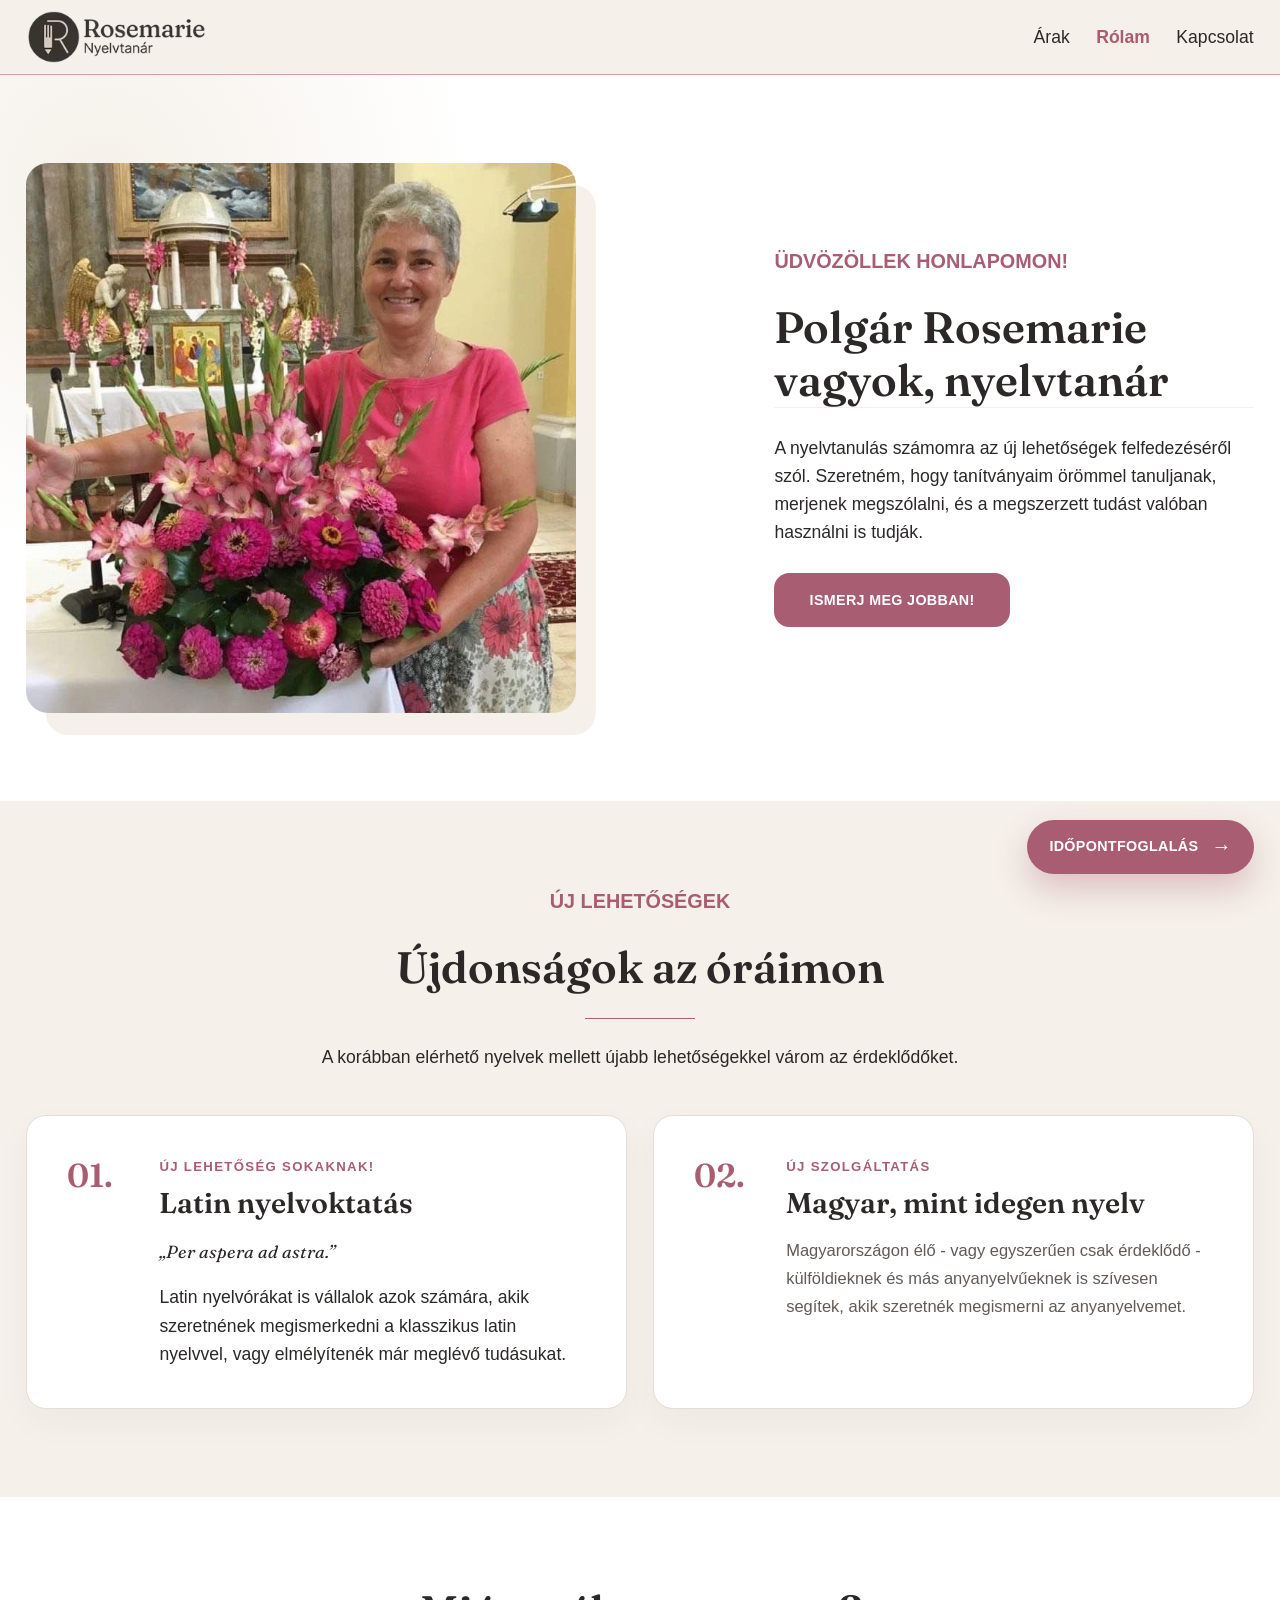
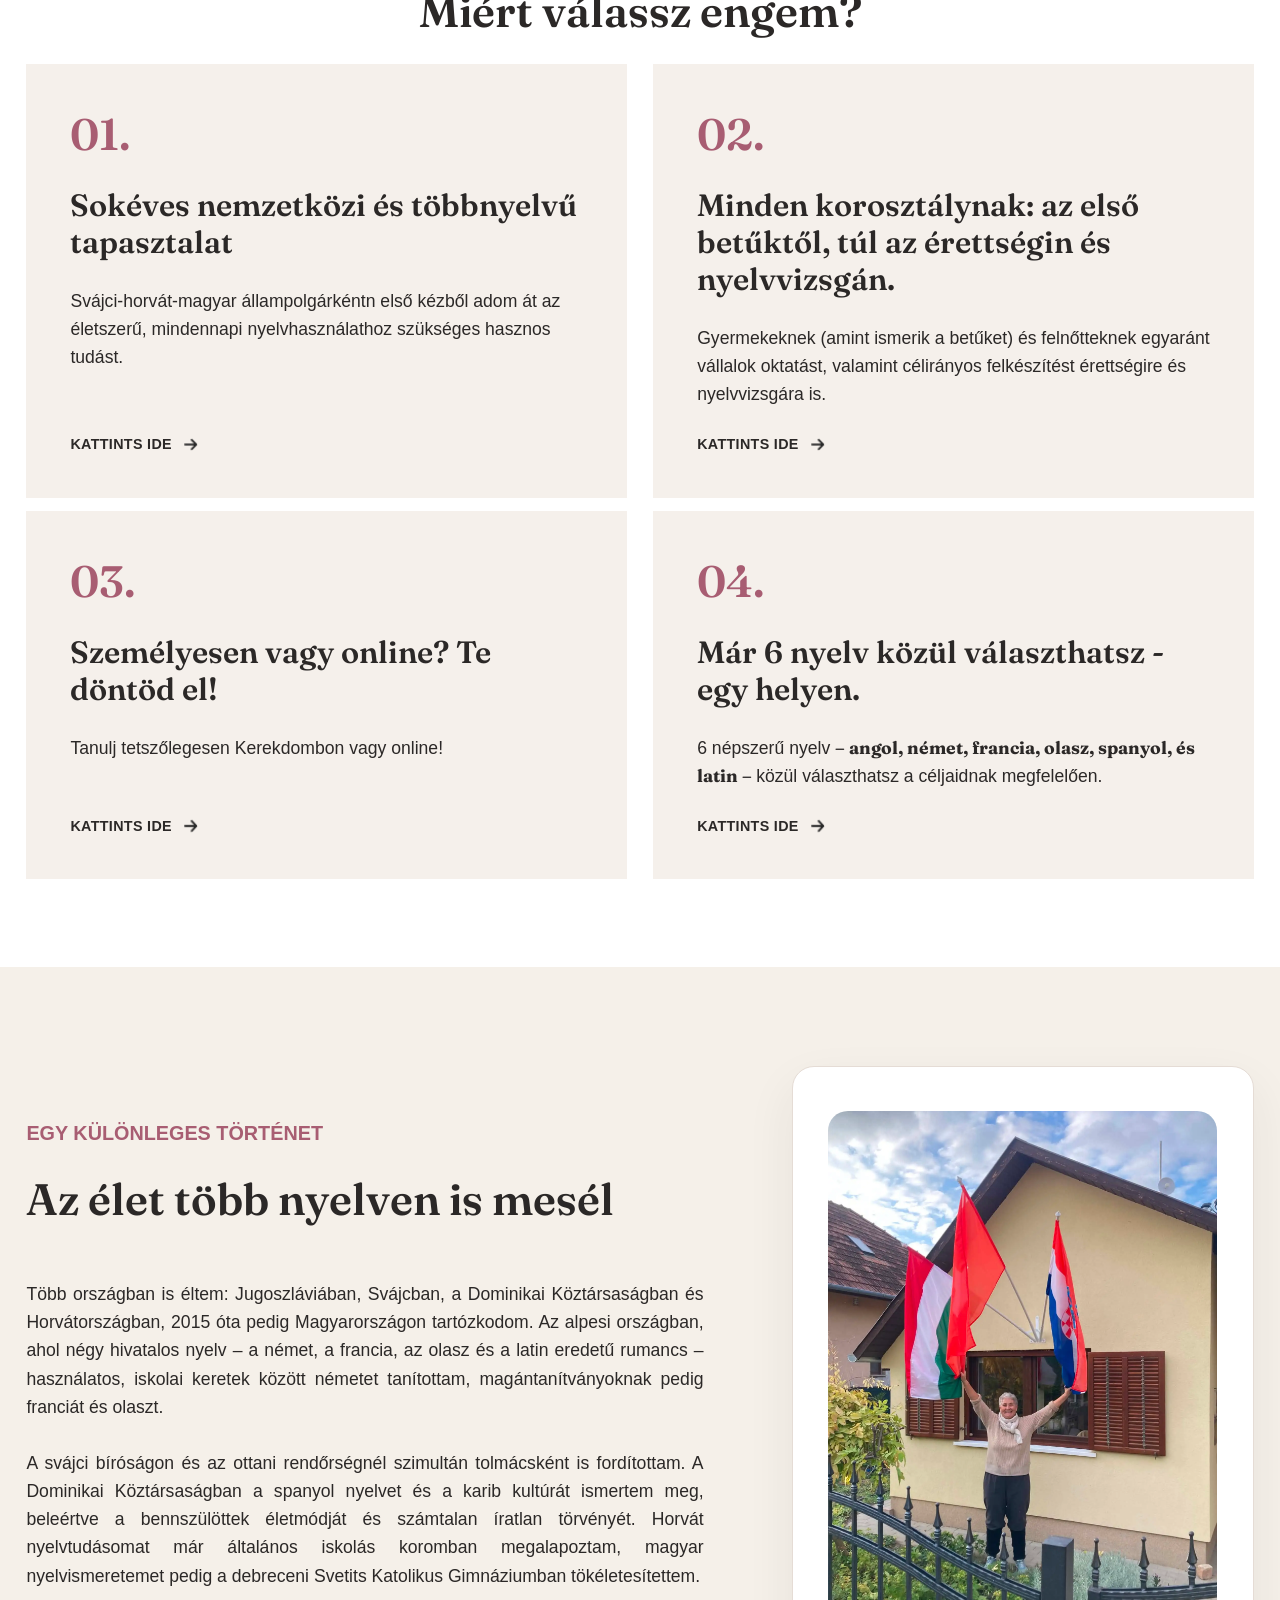
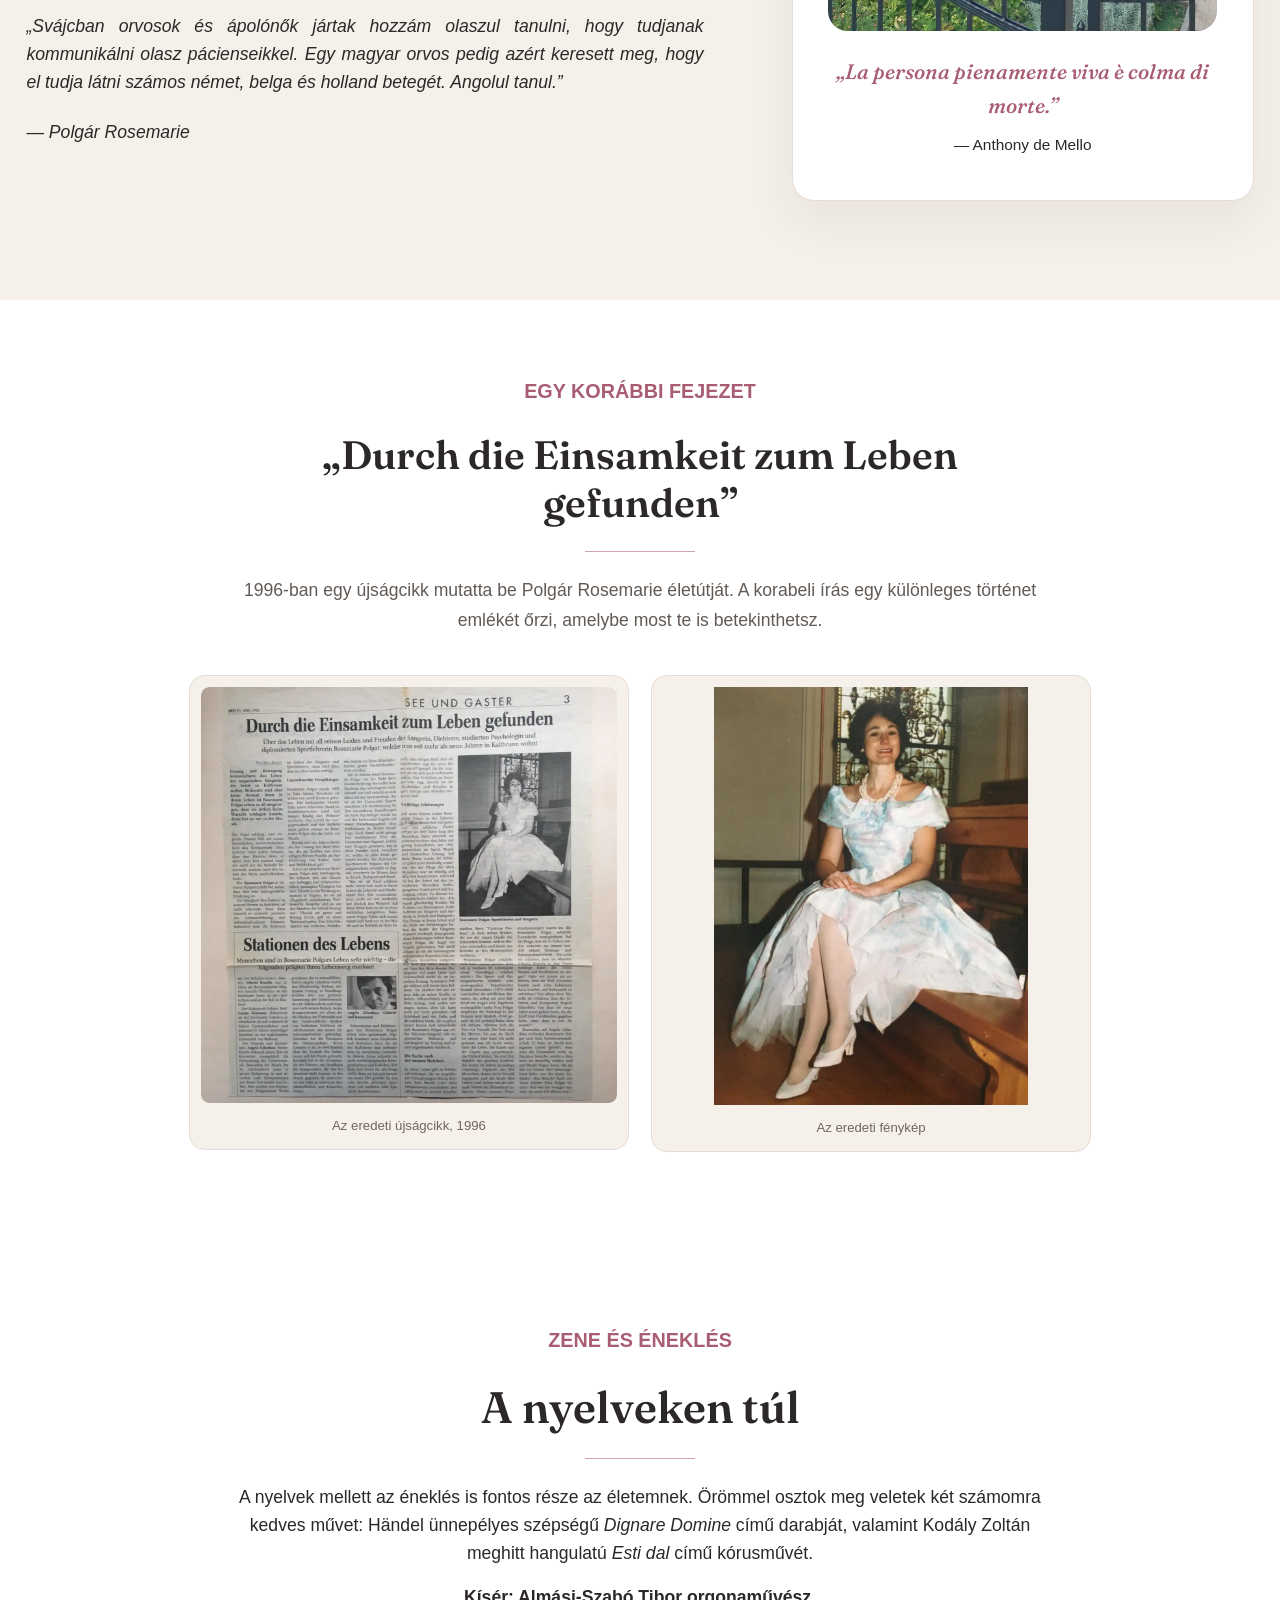
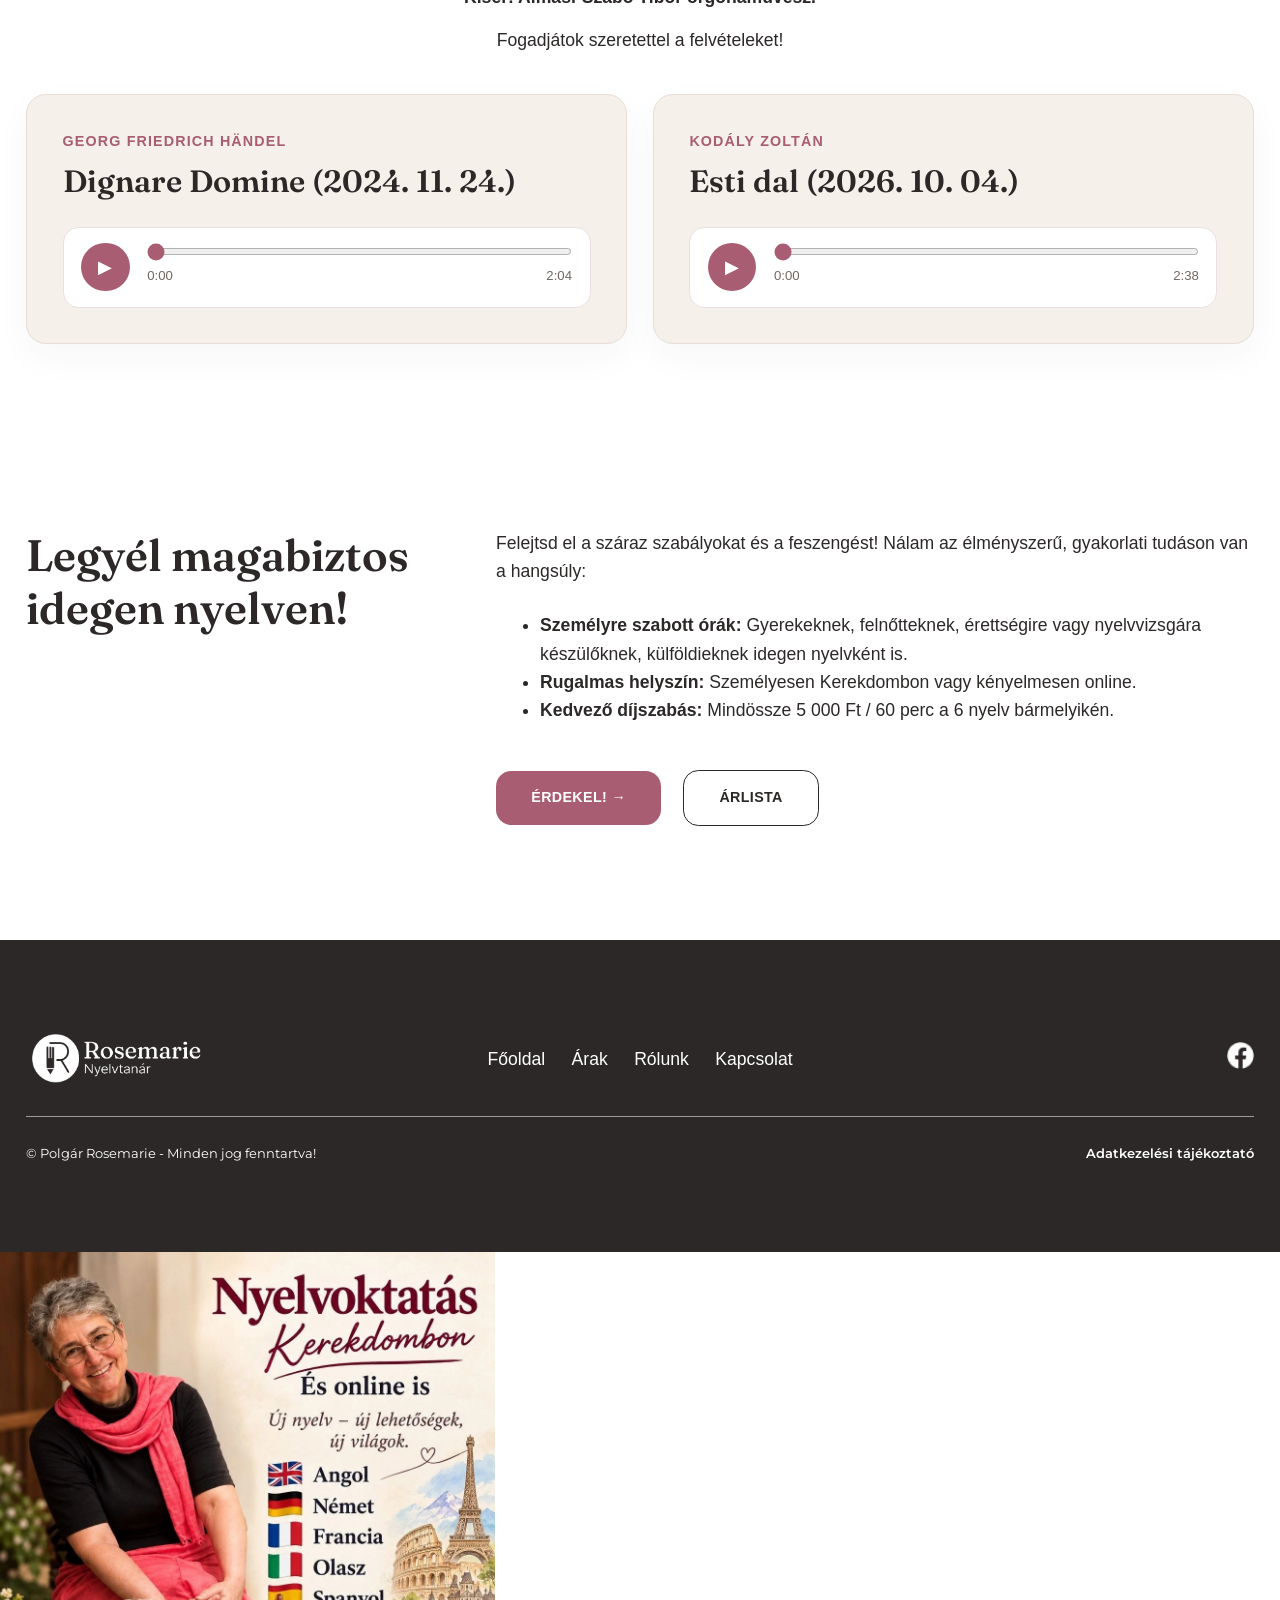
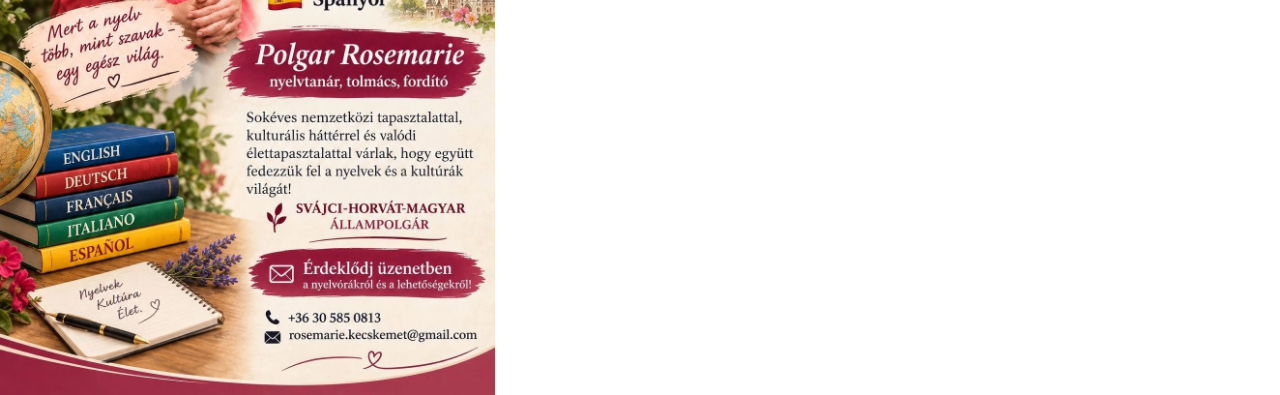
==== commit 52889fa8: "Personalising the text. Little fixes" ====
--- a/index.html
+++ b/index.html
@@ -121,8 +121,7 @@
               <h3>Magyar, mint idegen nyelv</h3>
               <p>
                 Magyarországon élő - vagy egyszerűen csak érdeklődő - külföldieknek és más anyanyelvűeknek is szívesen
-                segítek, akik szeretnének
-                magabiztosabban kommunikálni magyarul.
+                segítek, akik szeretnék megismerni az anyanyelvemet.
               </p>
             </div>
           </article>
@@ -171,12 +170,12 @@
           <div class="rule"></div>
 
           <p style="text-align: justify;">
-            Életem során több országban is éltem: Jugoszláviában, Svájcban, a Dominikai Köztársaságban és
+            Több országban is éltem: Jugoszláviában, Svájcban, a Dominikai Köztársaságban és
             Horvátországban, 2015 óta pedig Magyarországon tartózkodom. Az alpesi országban, ahol négy hivatalos nyelv –
             a
             német, a
             francia, az olasz és a latin eredetű rumancs – használatos, iskolai keretek között németet tanítottam,
-            emellett magántanítványoknak pedig franciát és olaszt. <br><br>A svájci bíróságon és az ottani
+            magántanítványoknak pedig franciát és olaszt. <br><br>A svájci bíróságon és az ottani
             rendőrségnél
             szimultán
             tolmácsként is fordítottam. A Dominikai Köztársaságban a spanyol nyelvet és a karib kultúrát ismertem meg,
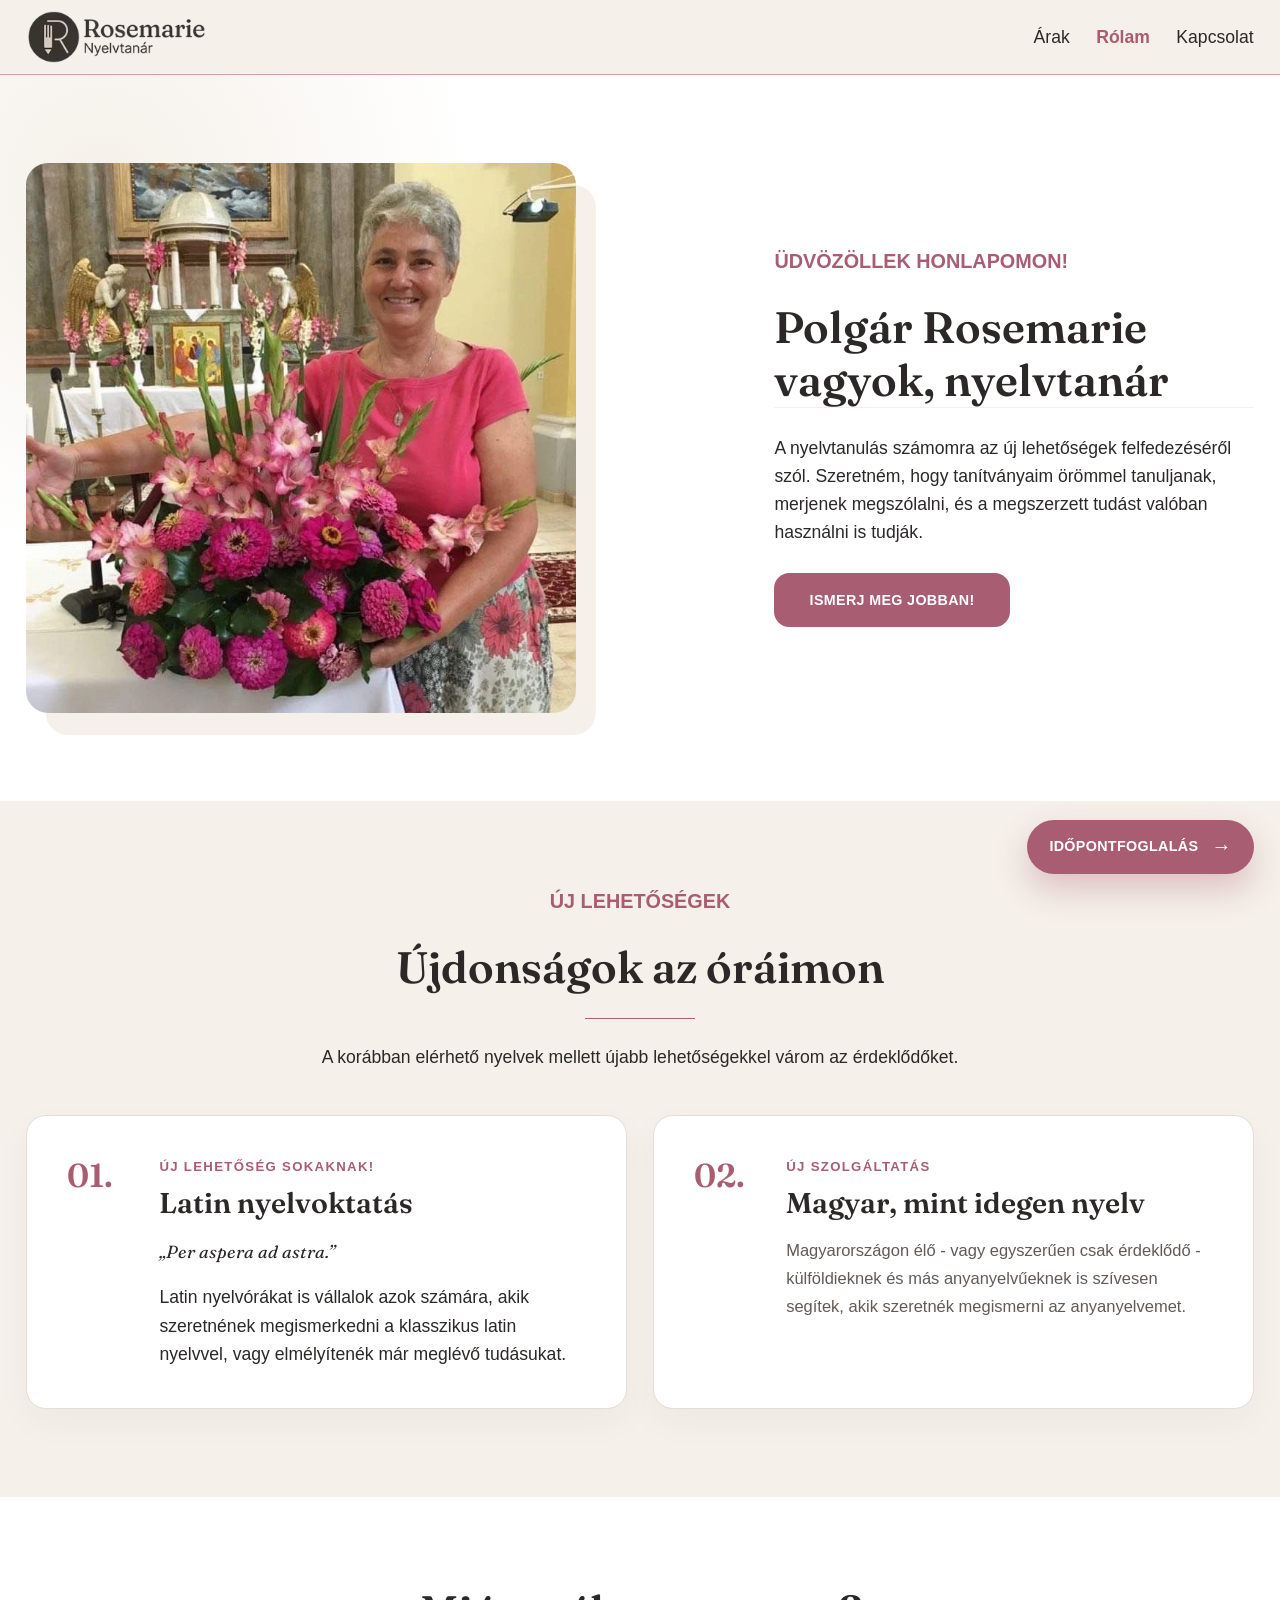
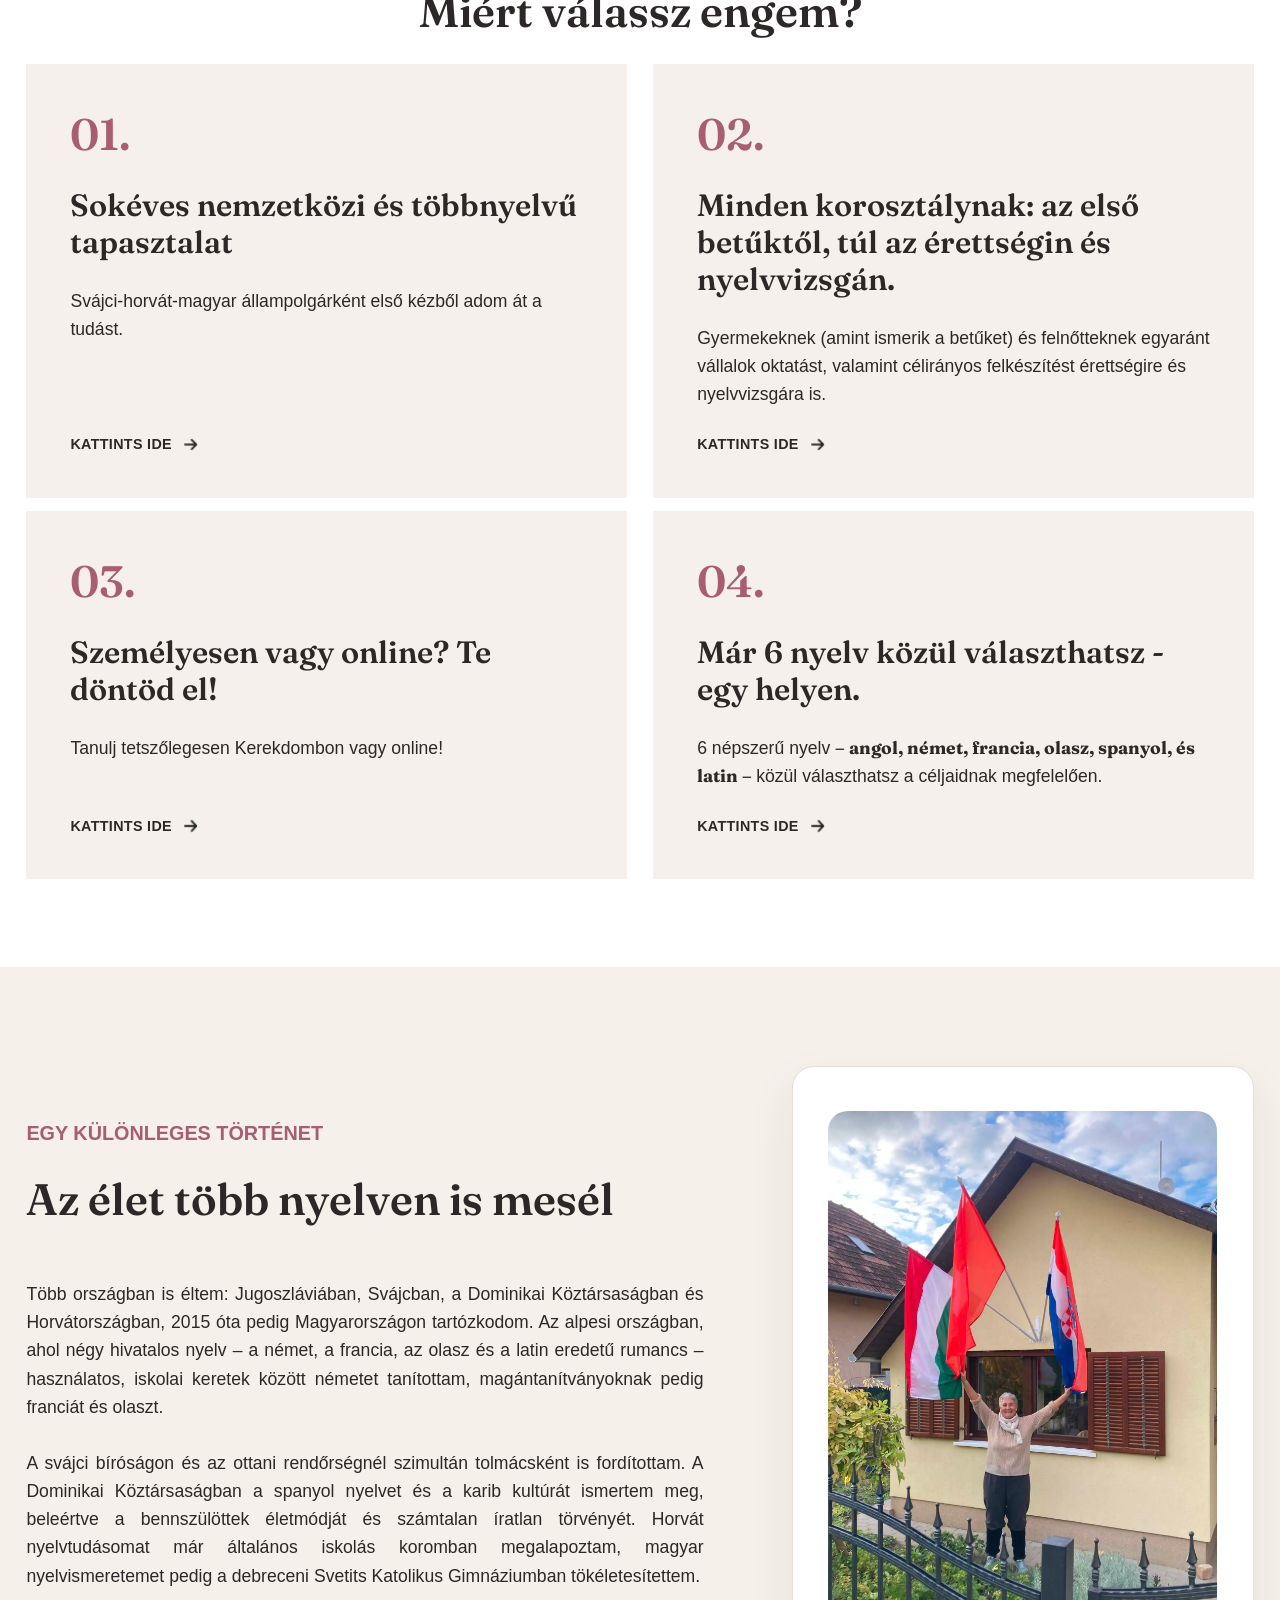
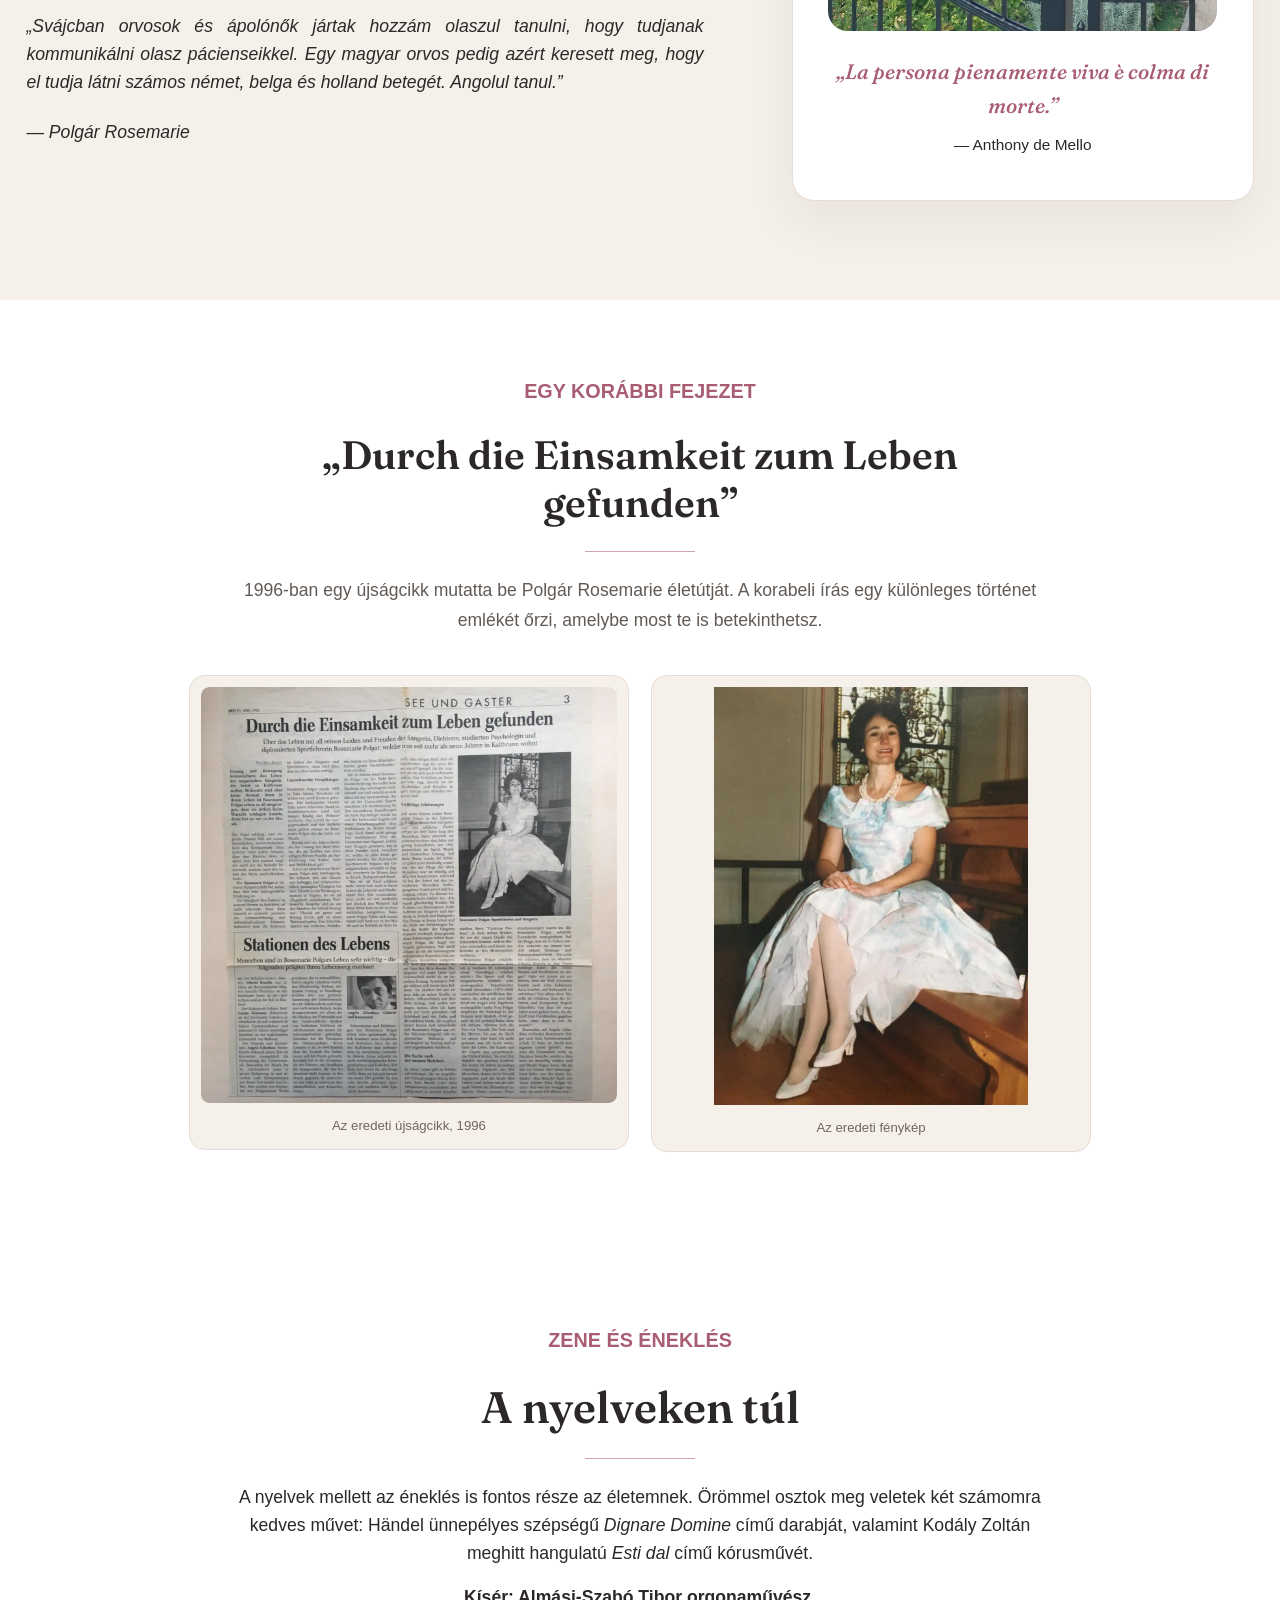
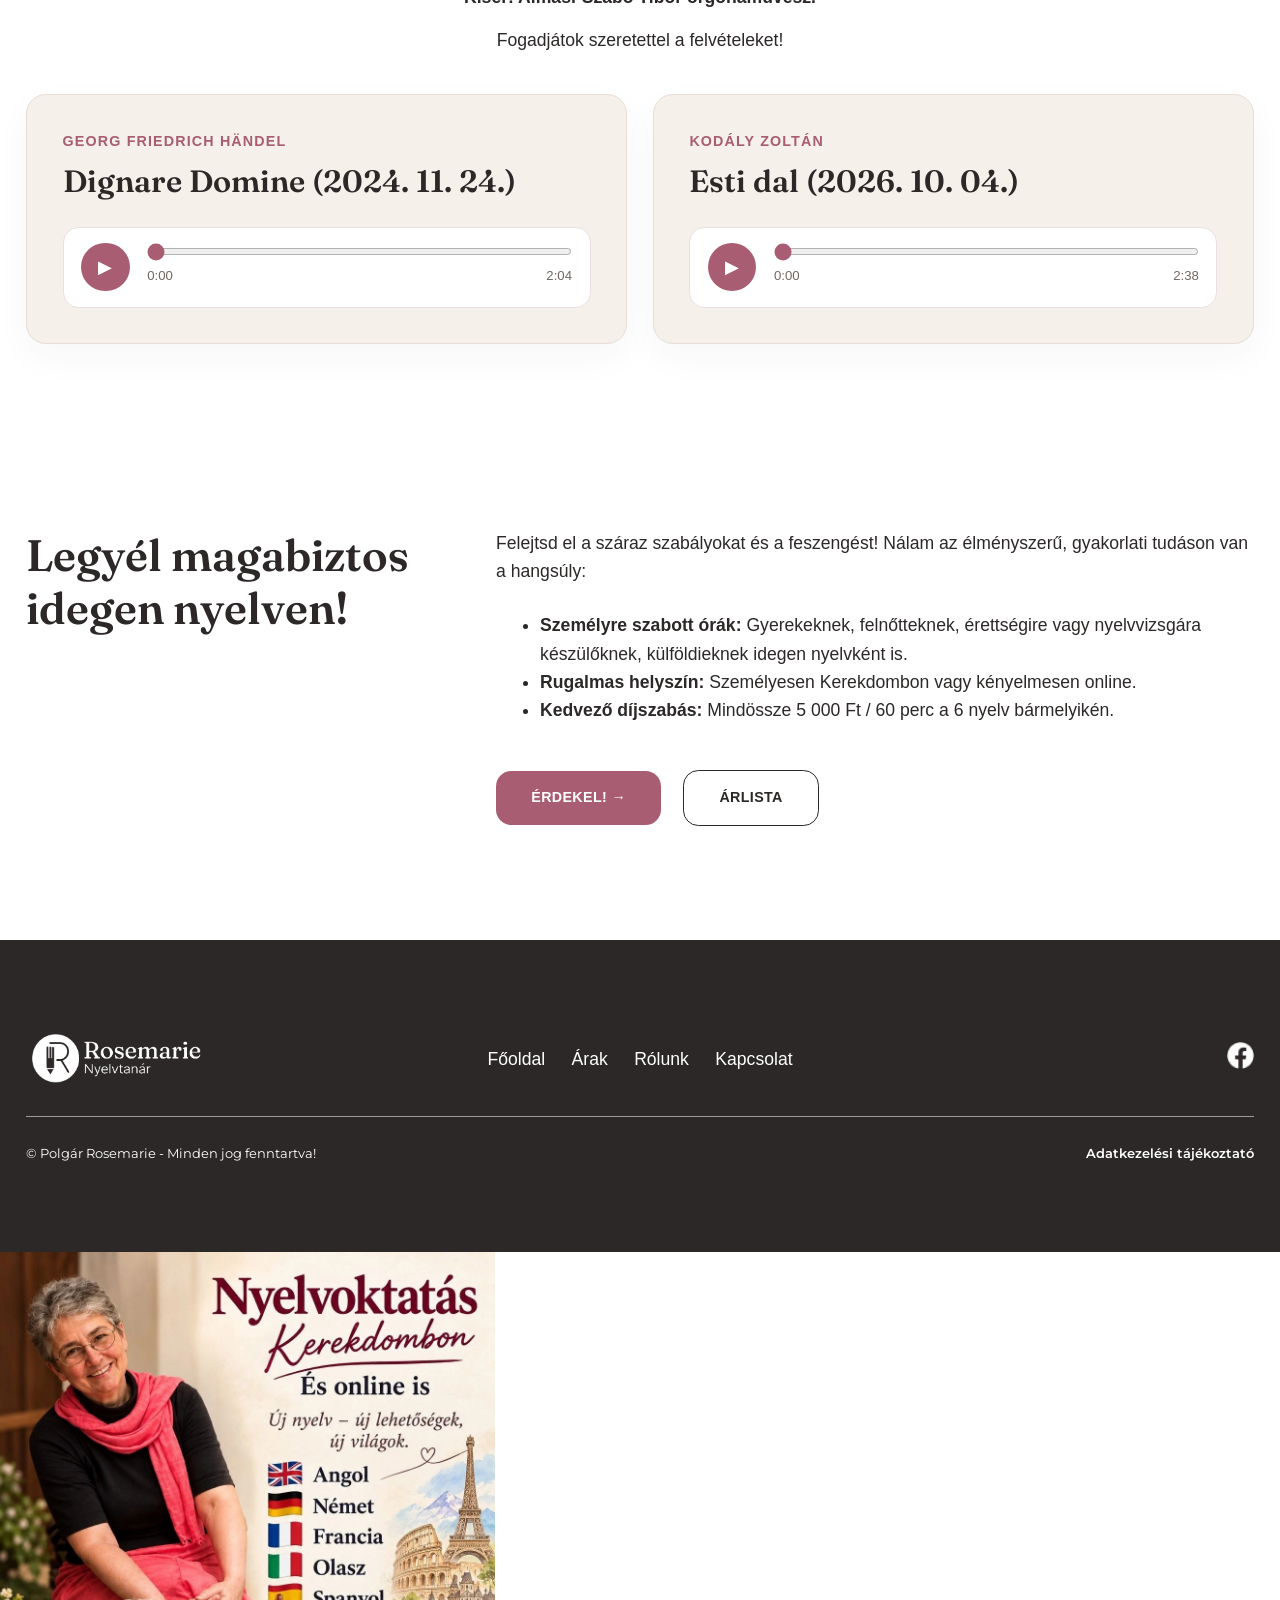
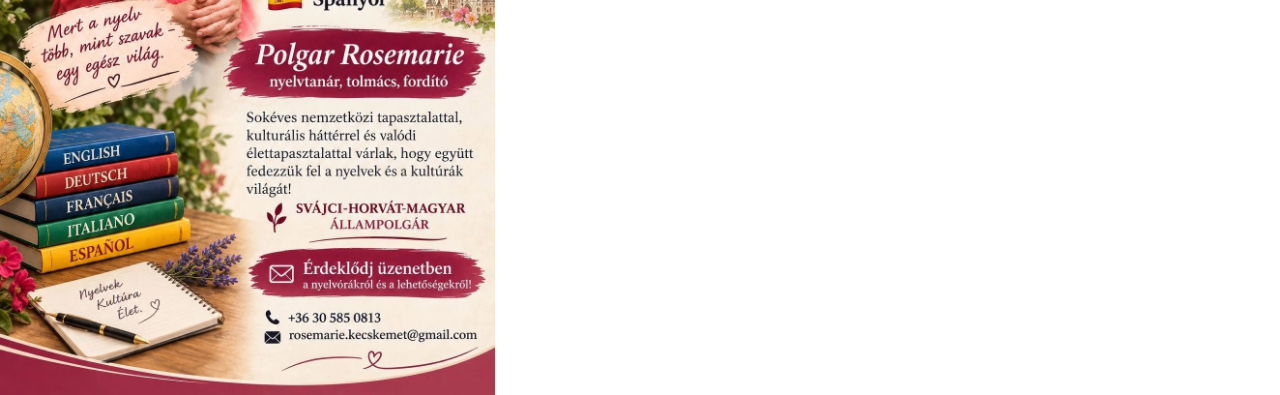
==== commit 0ae01531: "Update index.html" ====
--- a/index.html
+++ b/index.html
@@ -136,8 +136,7 @@
       <div class="cards">
         <article class="card"><span>01.</span>
           <h3>Sokéves nemzetközi és többnyelvű tapasztalat</h3>
-          <p>Svájci-horvát-magyar állampolgárkéntn első kézből adom át az életszerű, mindennapi nyelvhasználathoz
-            szükséges hasznos tudást. </p><a href="kapcsolat.html#foglalas">Kattints ide <img
+          <p>Svájci-horvát-magyar állampolgárként első kézből adom át a tudást. </p><a href="kapcsolat.html#foglalas">Kattints ide <img
               src="assets/arrow-right.webp" alt="" /></a>
         </article>
         <article class="card"><span>02.</span>
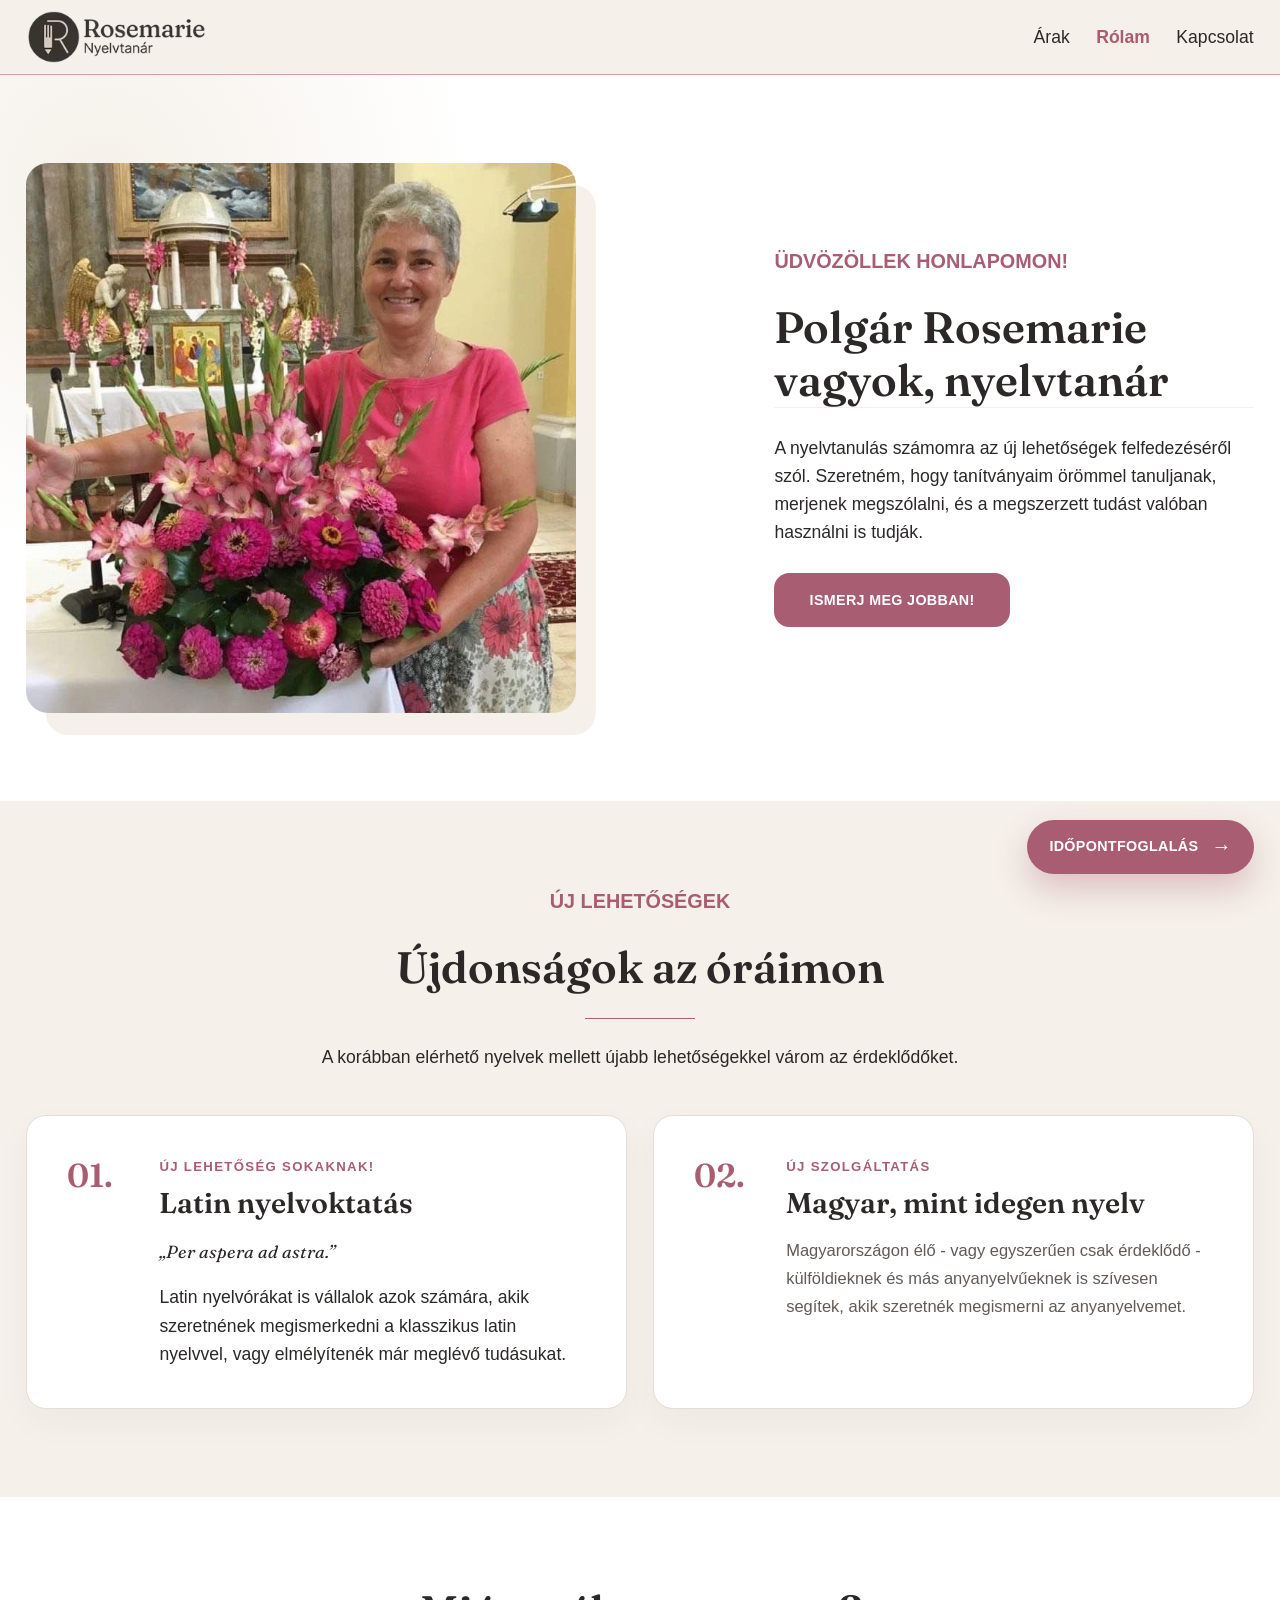
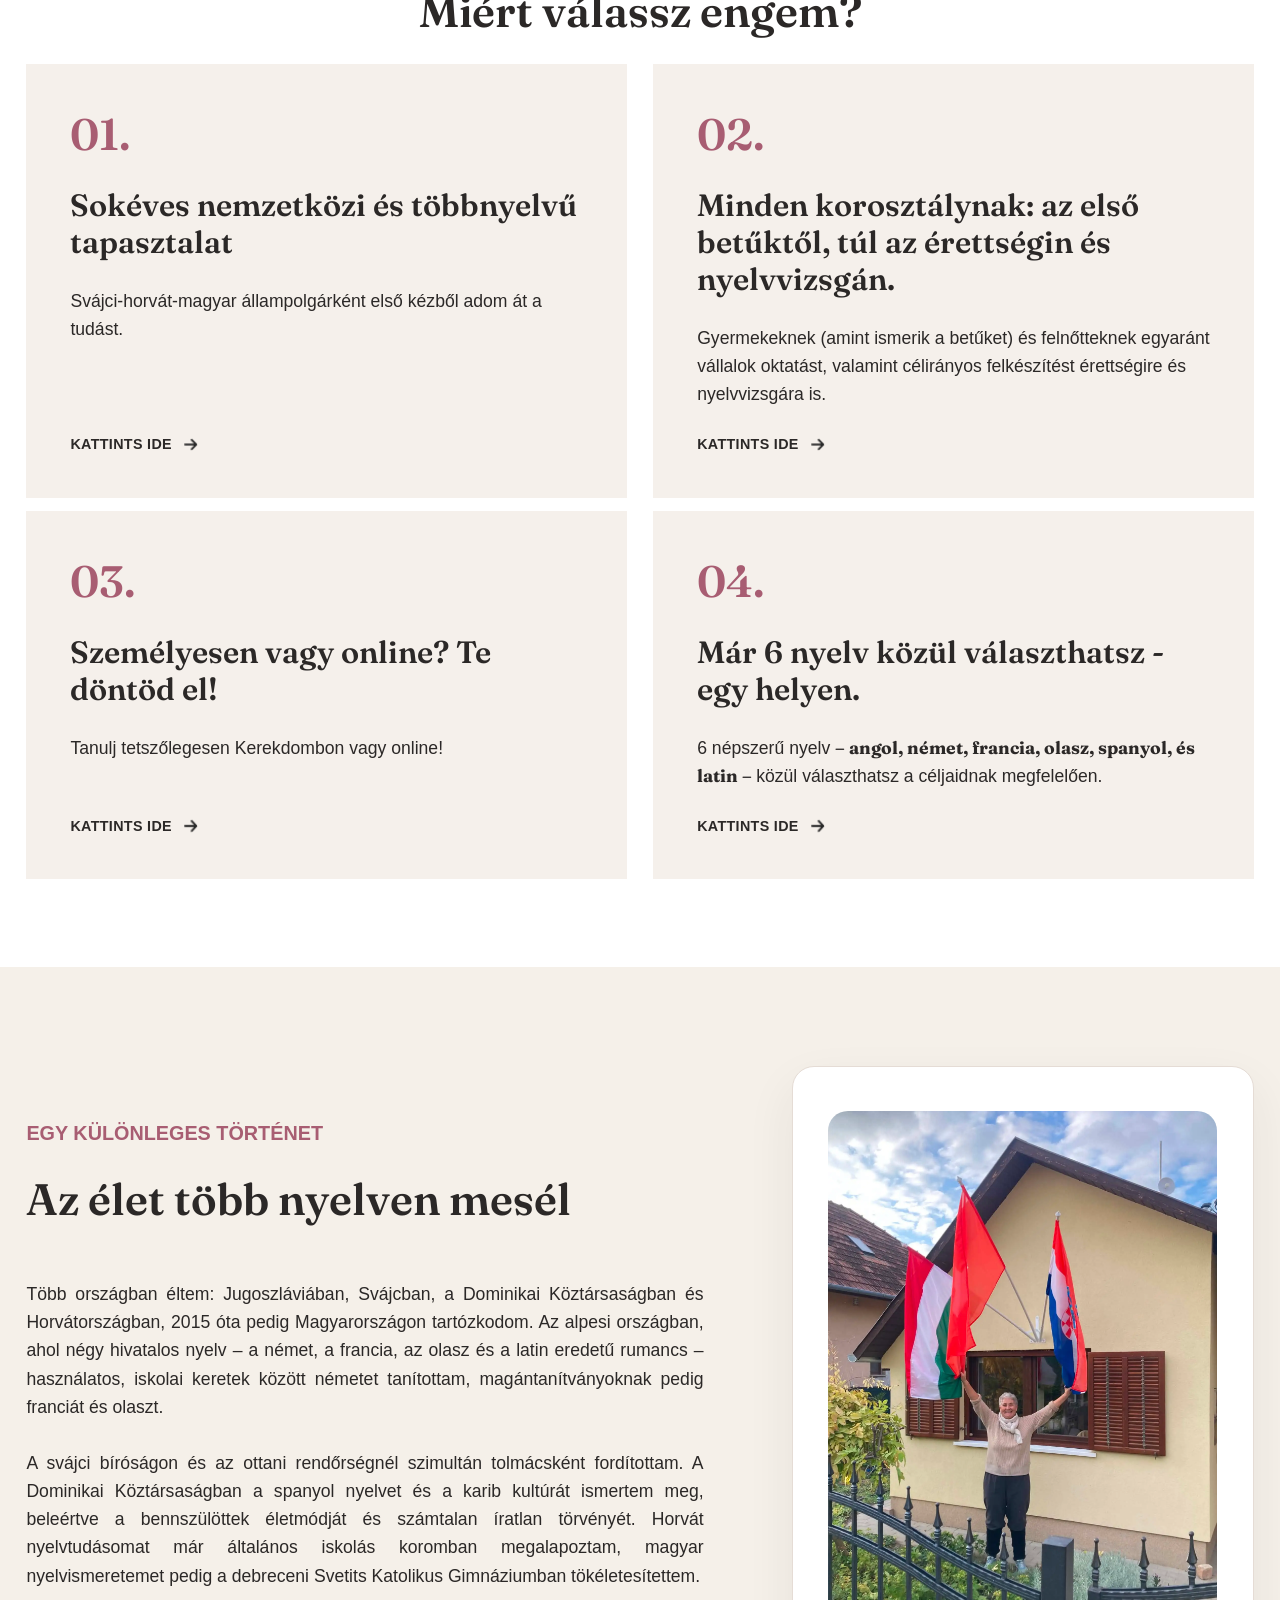
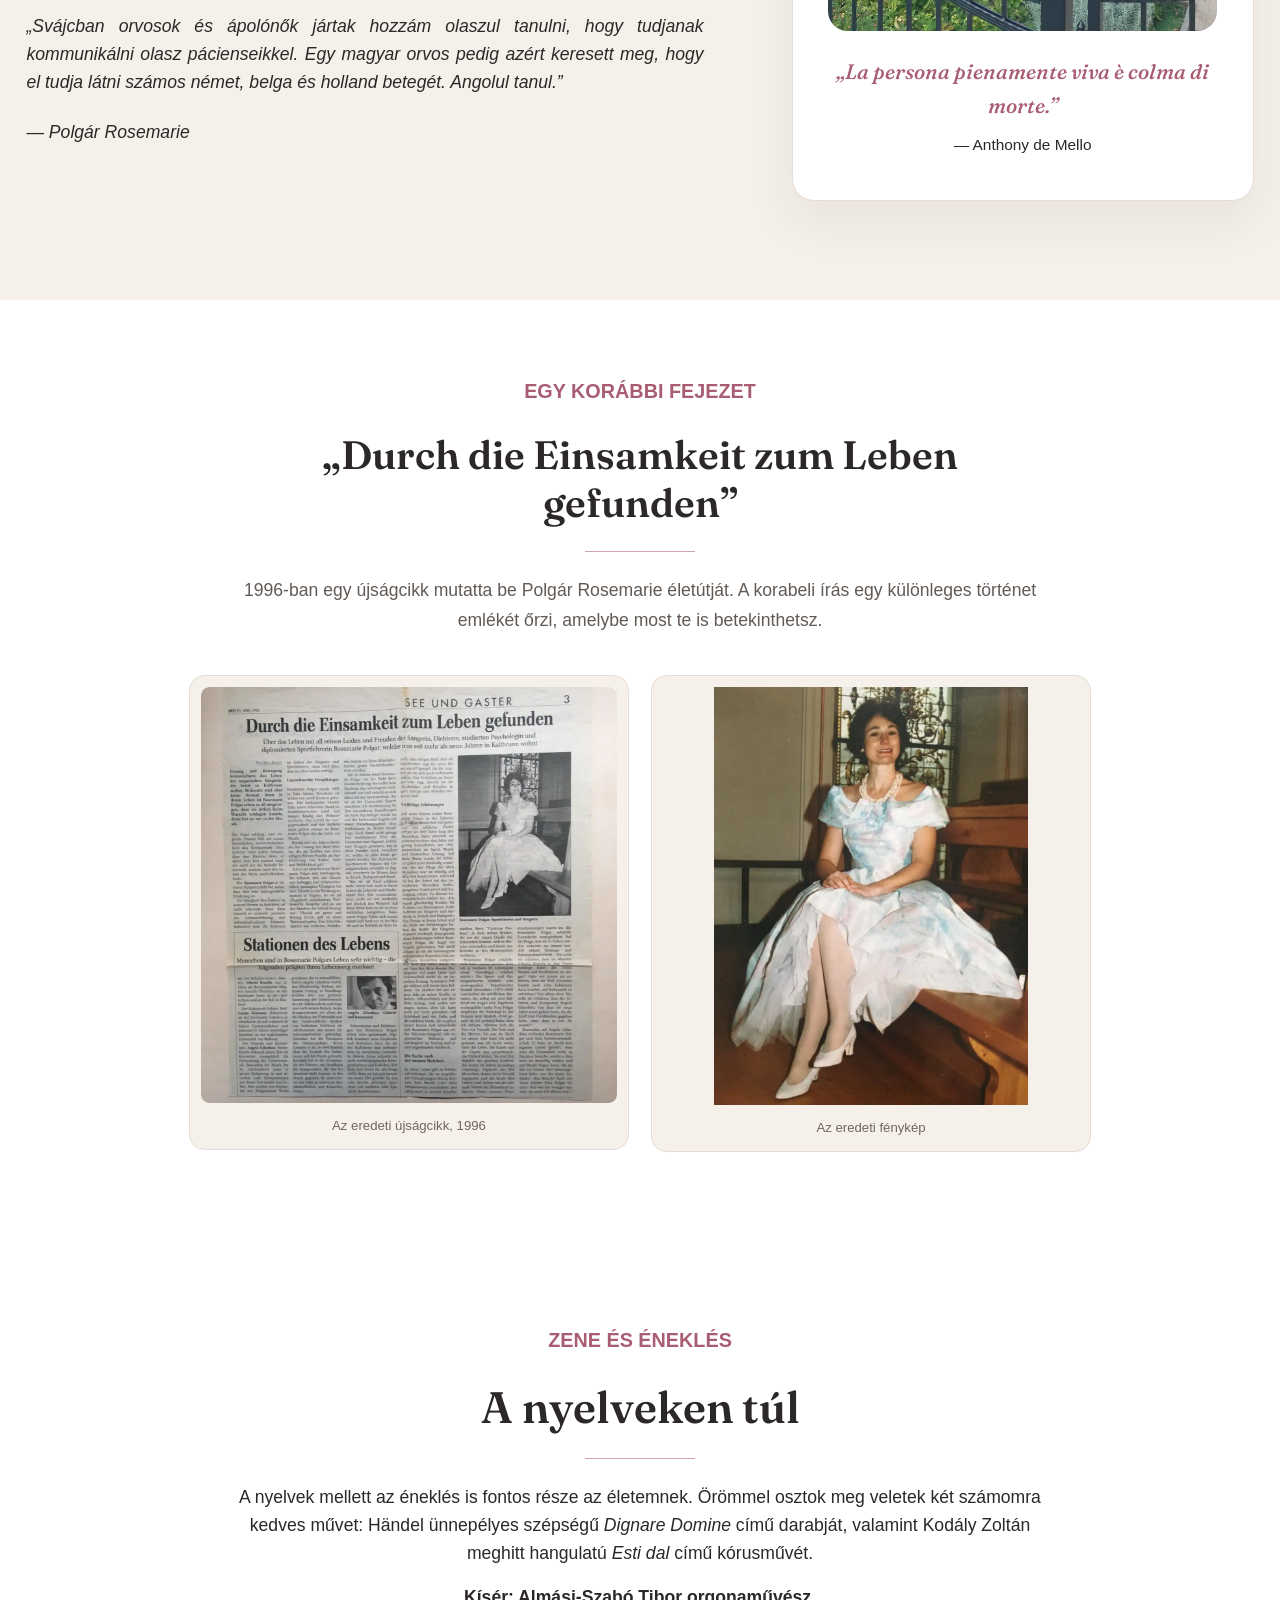
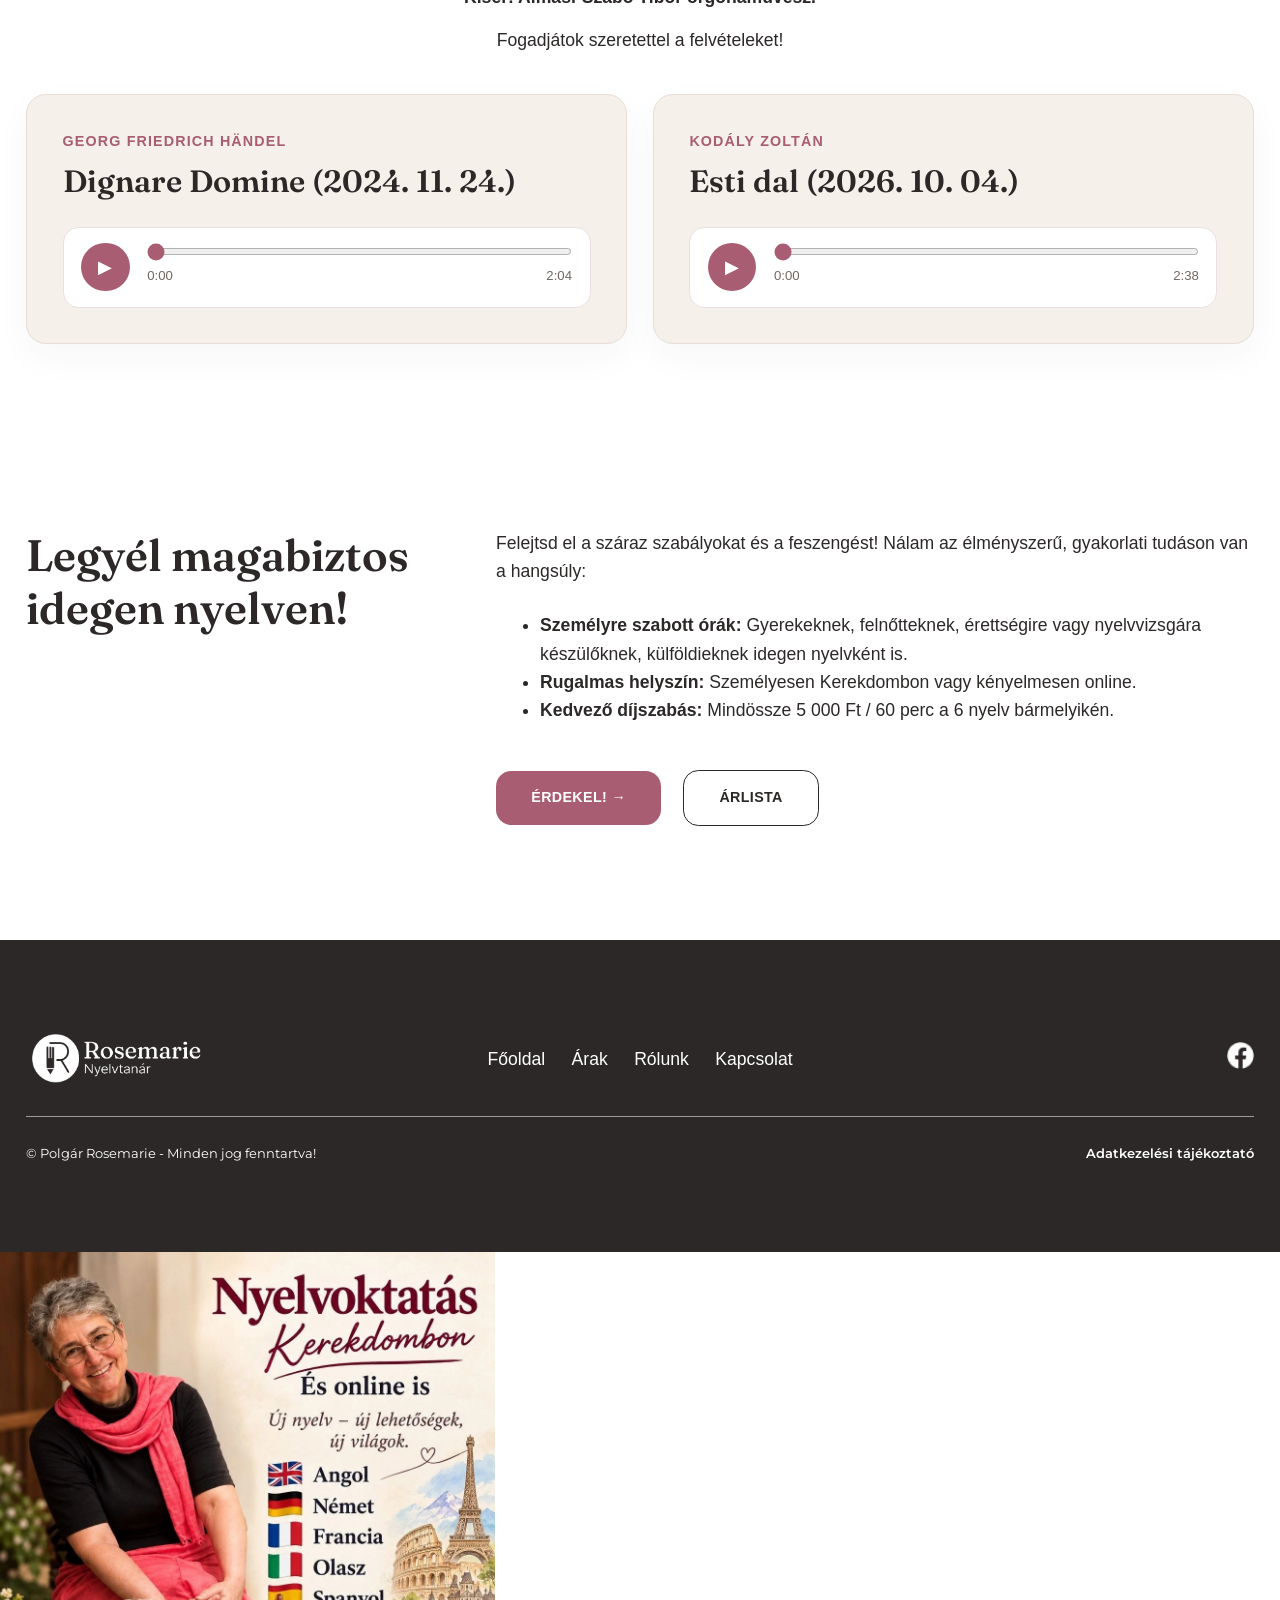
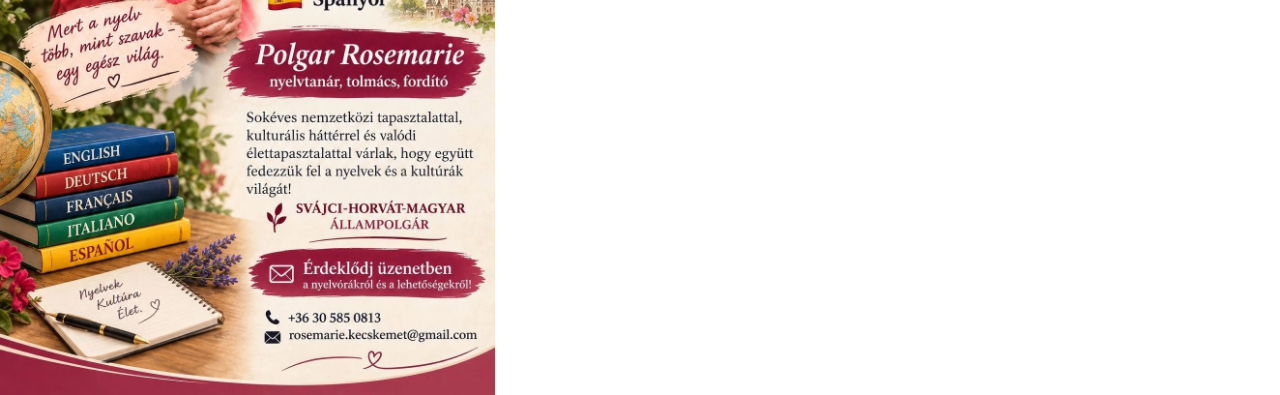
==== commit 240b865b: "No is" ====
--- a/index.html
+++ b/index.html
@@ -165,11 +165,11 @@
       <div class="story-content">
         <div class="story-text">
           <p class="eyebrow">Egy különleges történet</p>
-          <h2>Az élet több nyelven is mesél</h2>
+          <h2>Az élet több nyelven mesél</h2>
           <div class="rule"></div>
 
           <p style="text-align: justify;">
-            Több országban is éltem: Jugoszláviában, Svájcban, a Dominikai Köztársaságban és
+            Több országban éltem: Jugoszláviában, Svájcban, a Dominikai Köztársaságban és
             Horvátországban, 2015 óta pedig Magyarországon tartózkodom. Az alpesi országban, ahol négy hivatalos nyelv –
             a
             német, a
@@ -177,7 +177,7 @@
             magántanítványoknak pedig franciát és olaszt. <br><br>A svájci bíróságon és az ottani
             rendőrségnél
             szimultán
-            tolmácsként is fordítottam. A Dominikai Köztársaságban a spanyol nyelvet és a karib kultúrát ismertem meg,
+            tolmácsként fordítottam. A Dominikai Köztársaságban a spanyol nyelvet és a karib kultúrát ismertem meg,
             beleértve a bennszülöttek életmódját és számtalan íratlan törvényét. Horvát nyelvtudásomat már általános
             iskolás koromban megalapoztam, magyar
             nyelvismeretemet pedig a debreceni Svetits Katolikus Gimnáziumban tökéletesítettem.
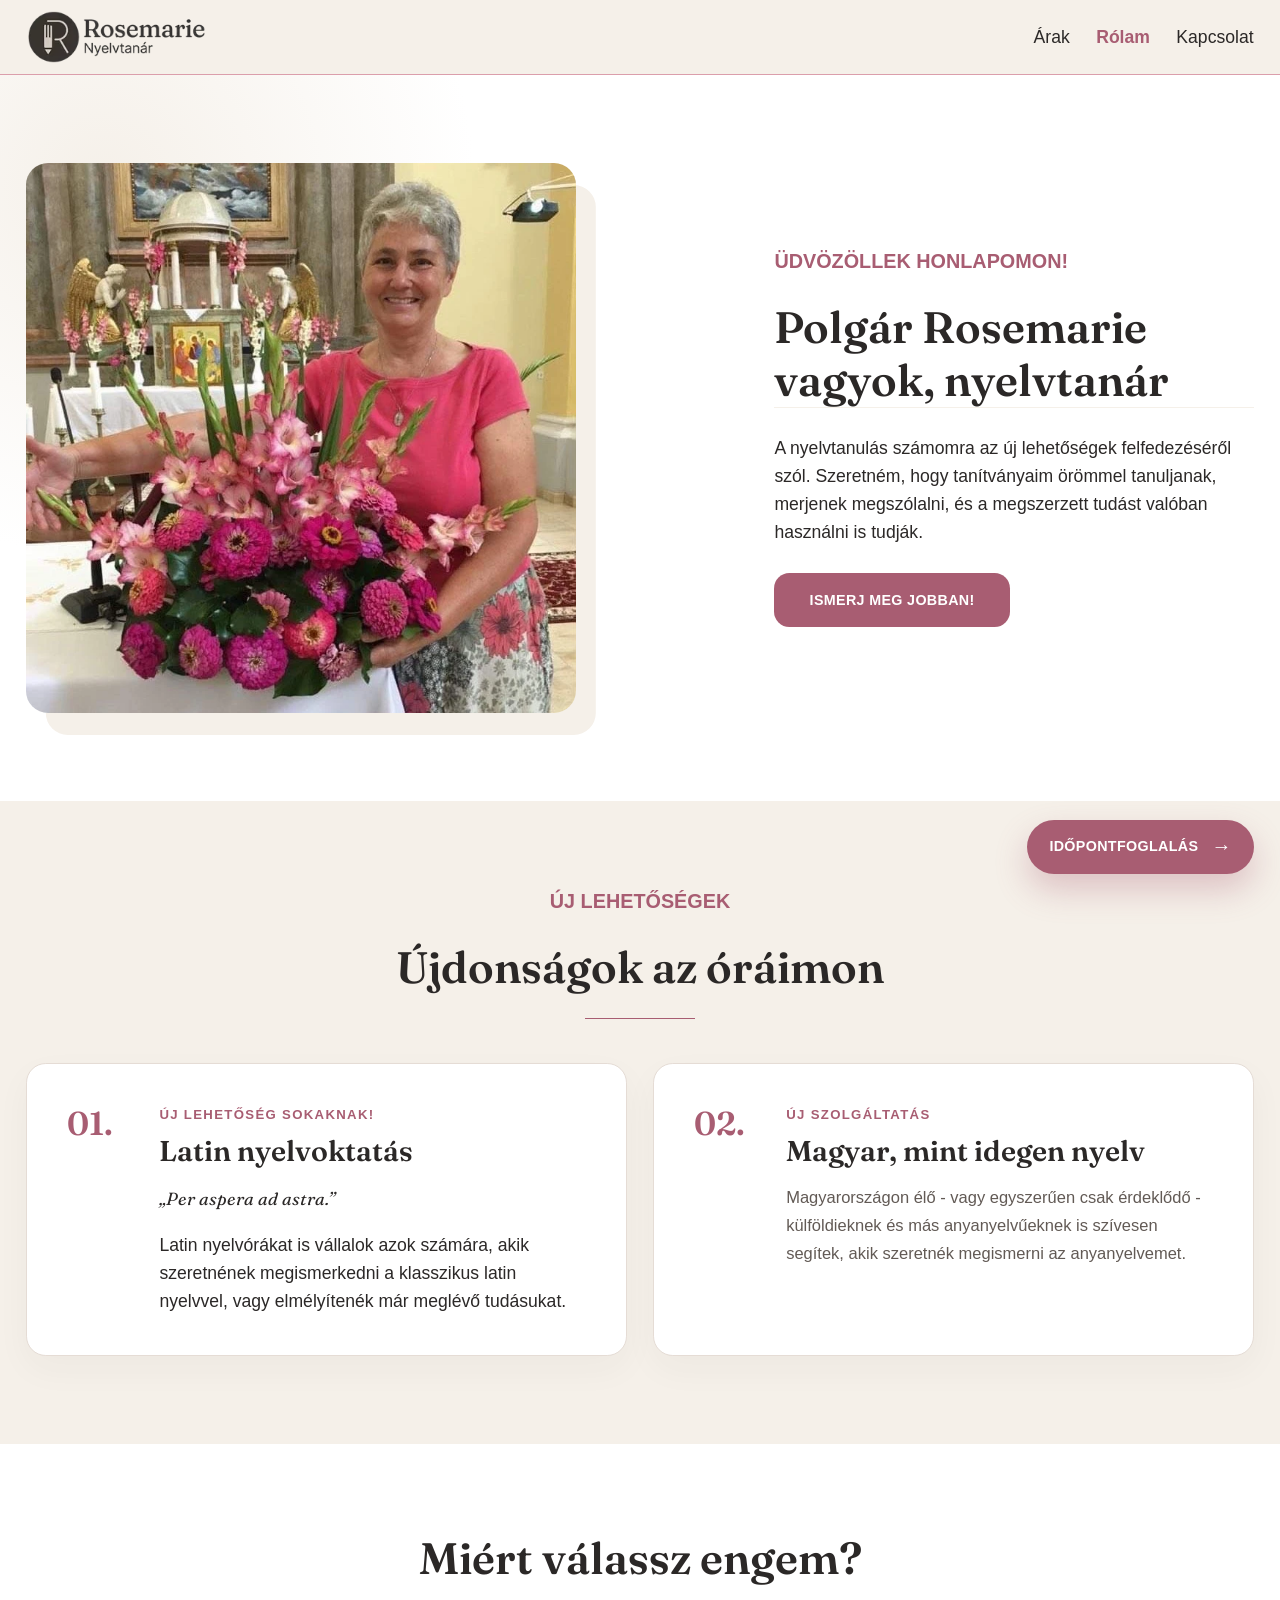
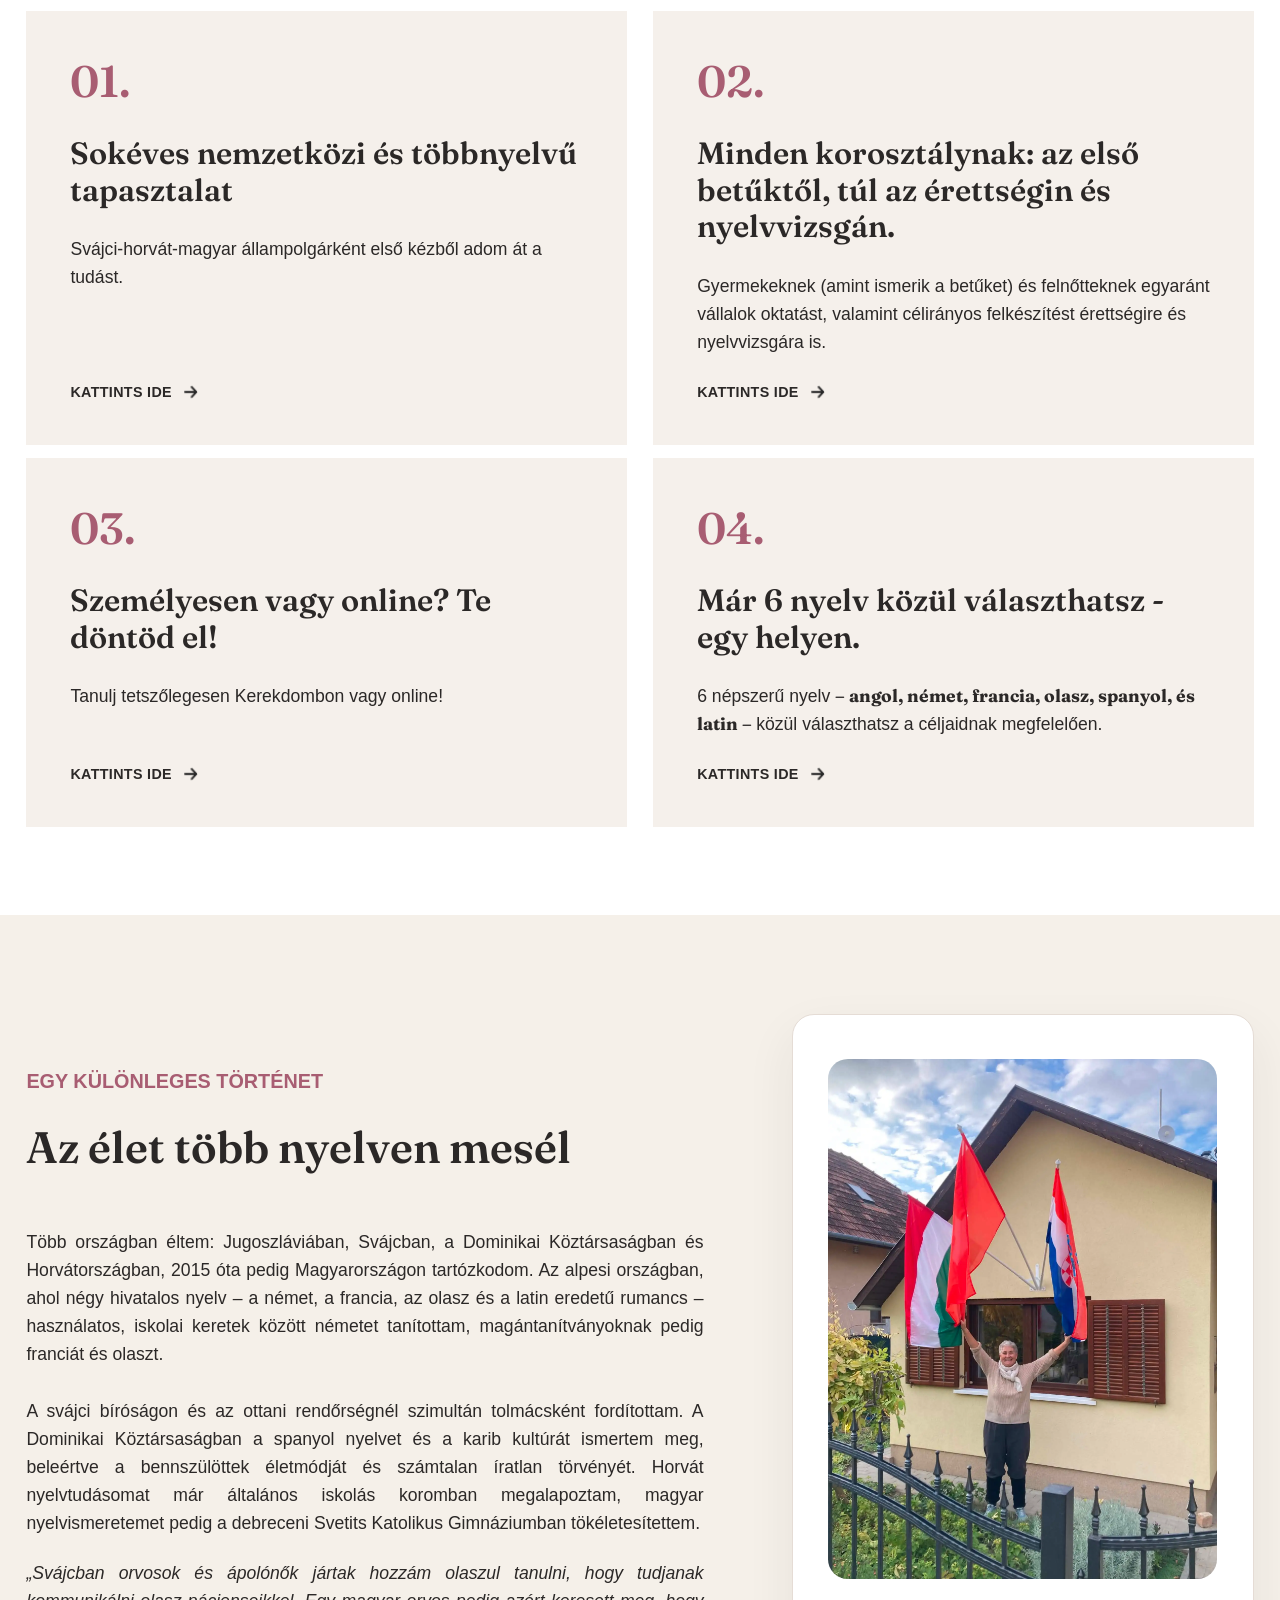
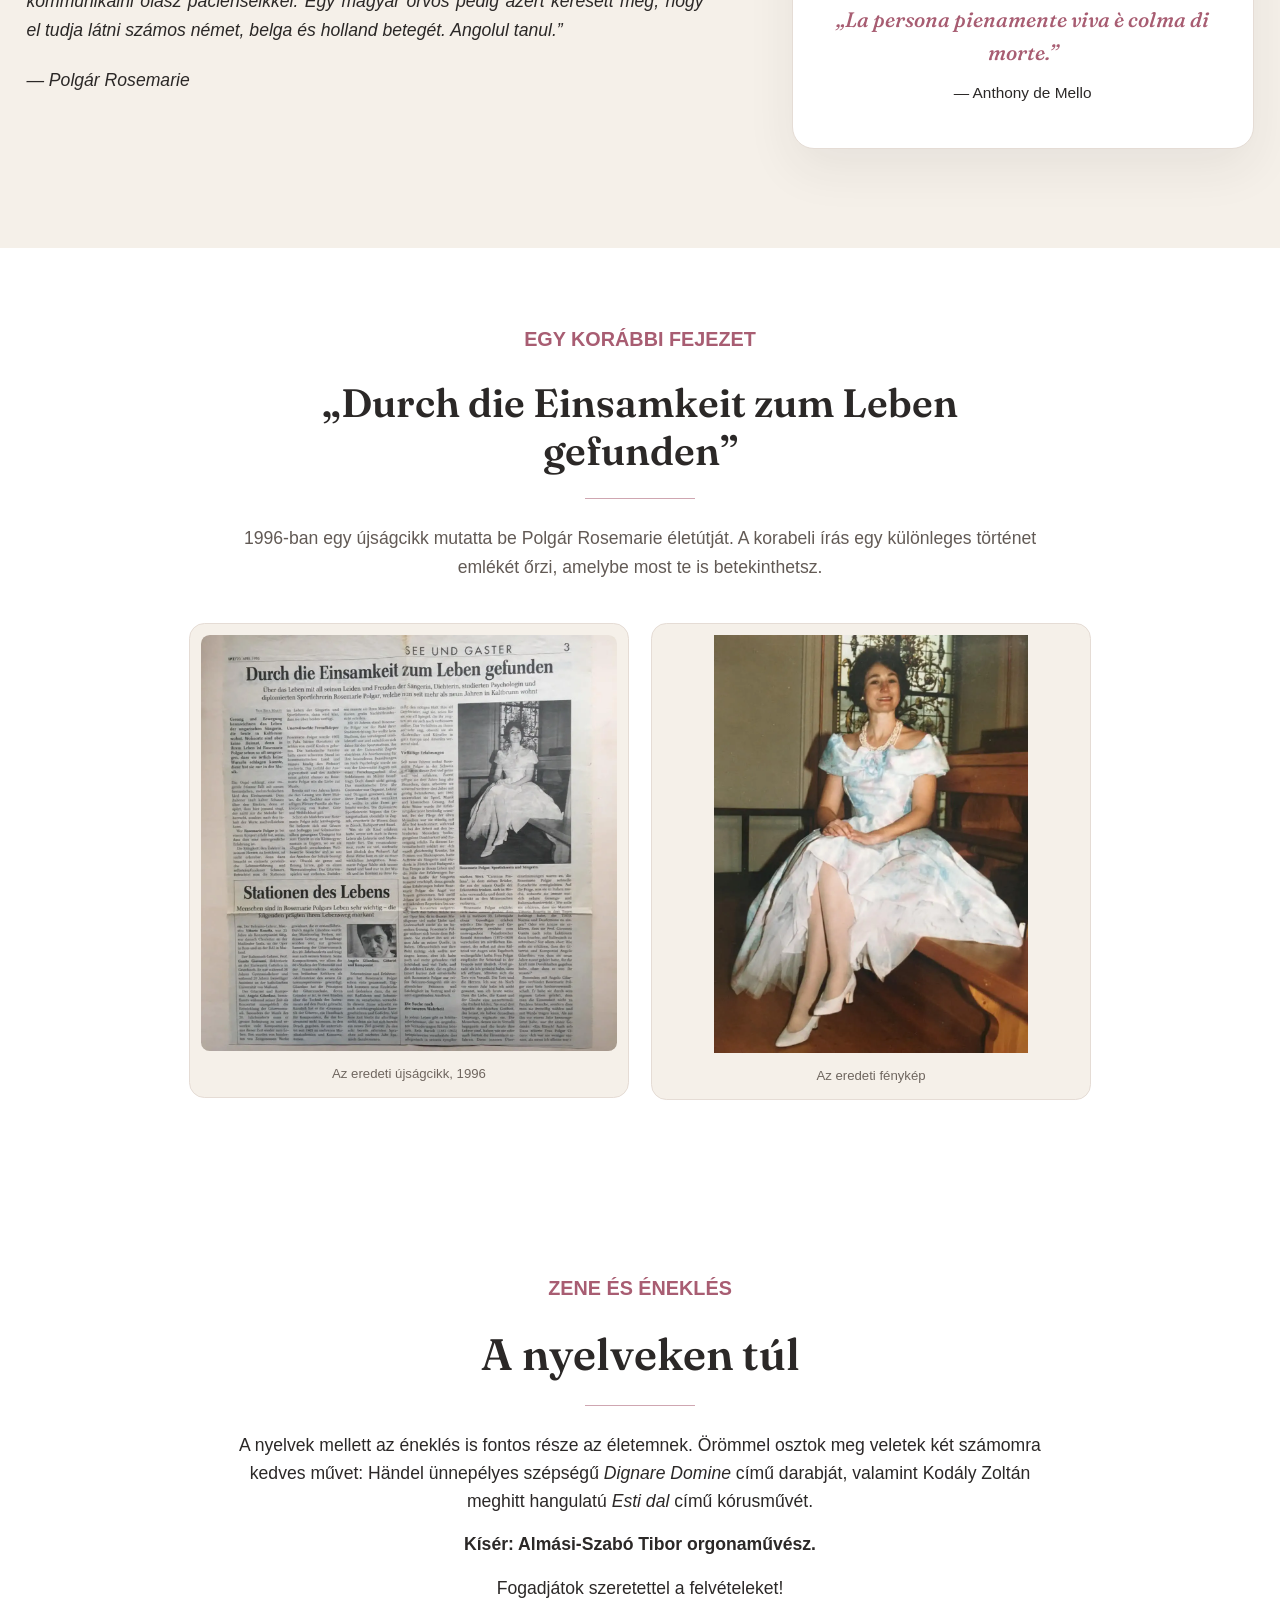
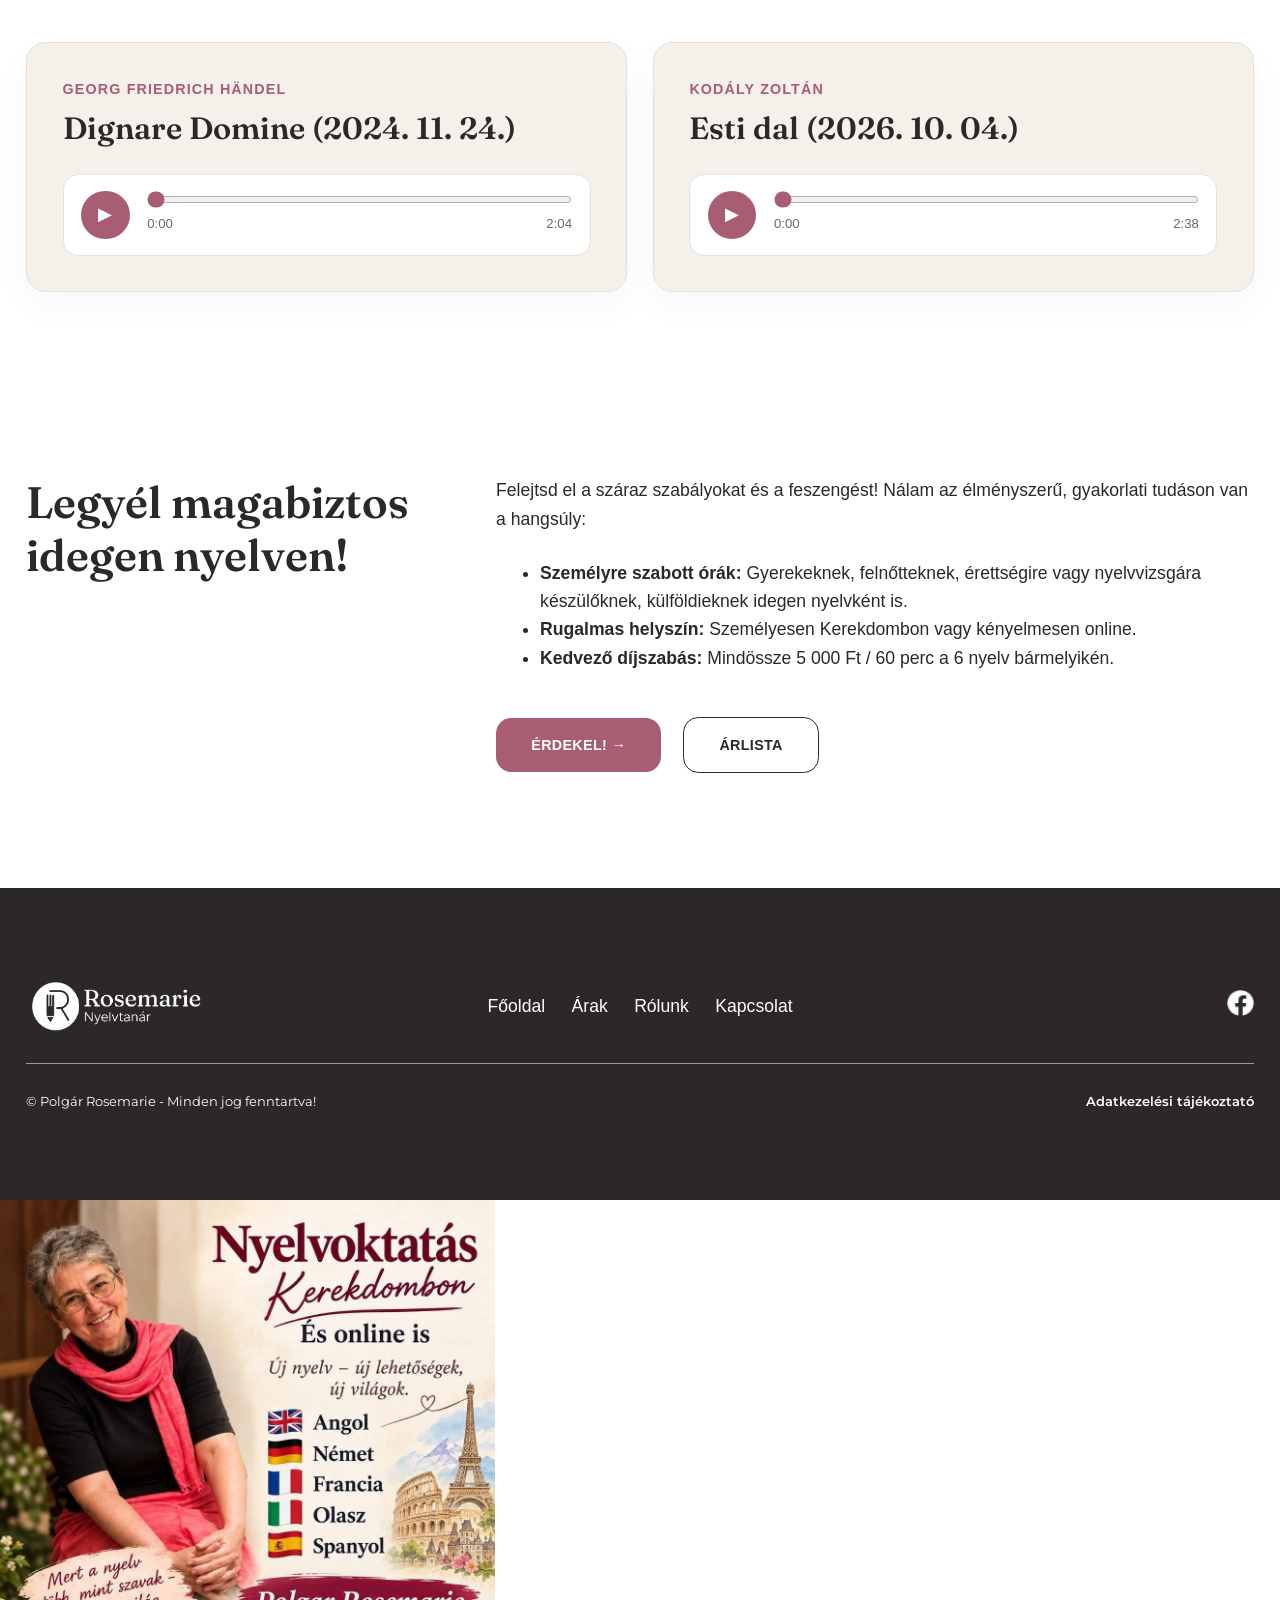
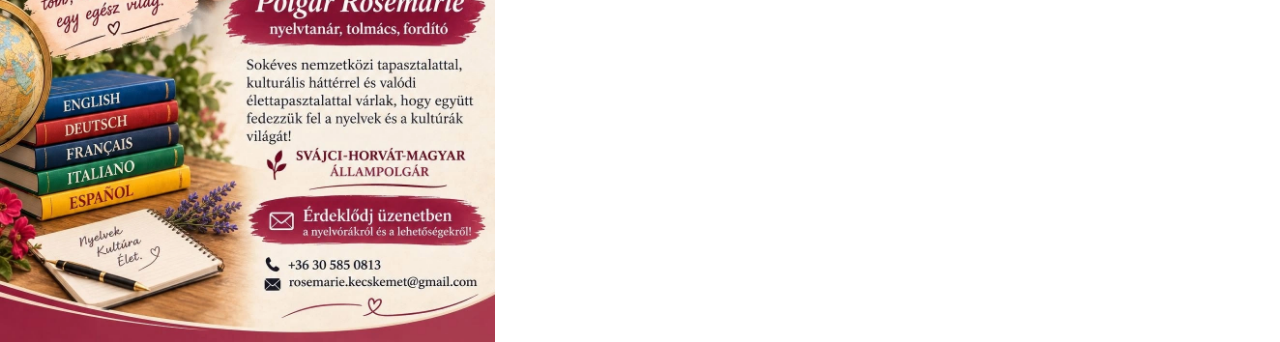
==== commit d220fbcc: "Add technical support block to contact page" ====
--- a/index.html
+++ b/index.html
@@ -95,10 +95,6 @@
           <p class="eyebrow">Új lehetőségek</p>
           <h2>Újdonságok az óráimon</h2>
           <div class="rule"></div>
-          <p>
-            A korábban elérhető nyelvek mellett újabb lehetőségekkel
-            várom az érdeklődőket.
-          </p>
         </div>
 
         <div class="news-grid">
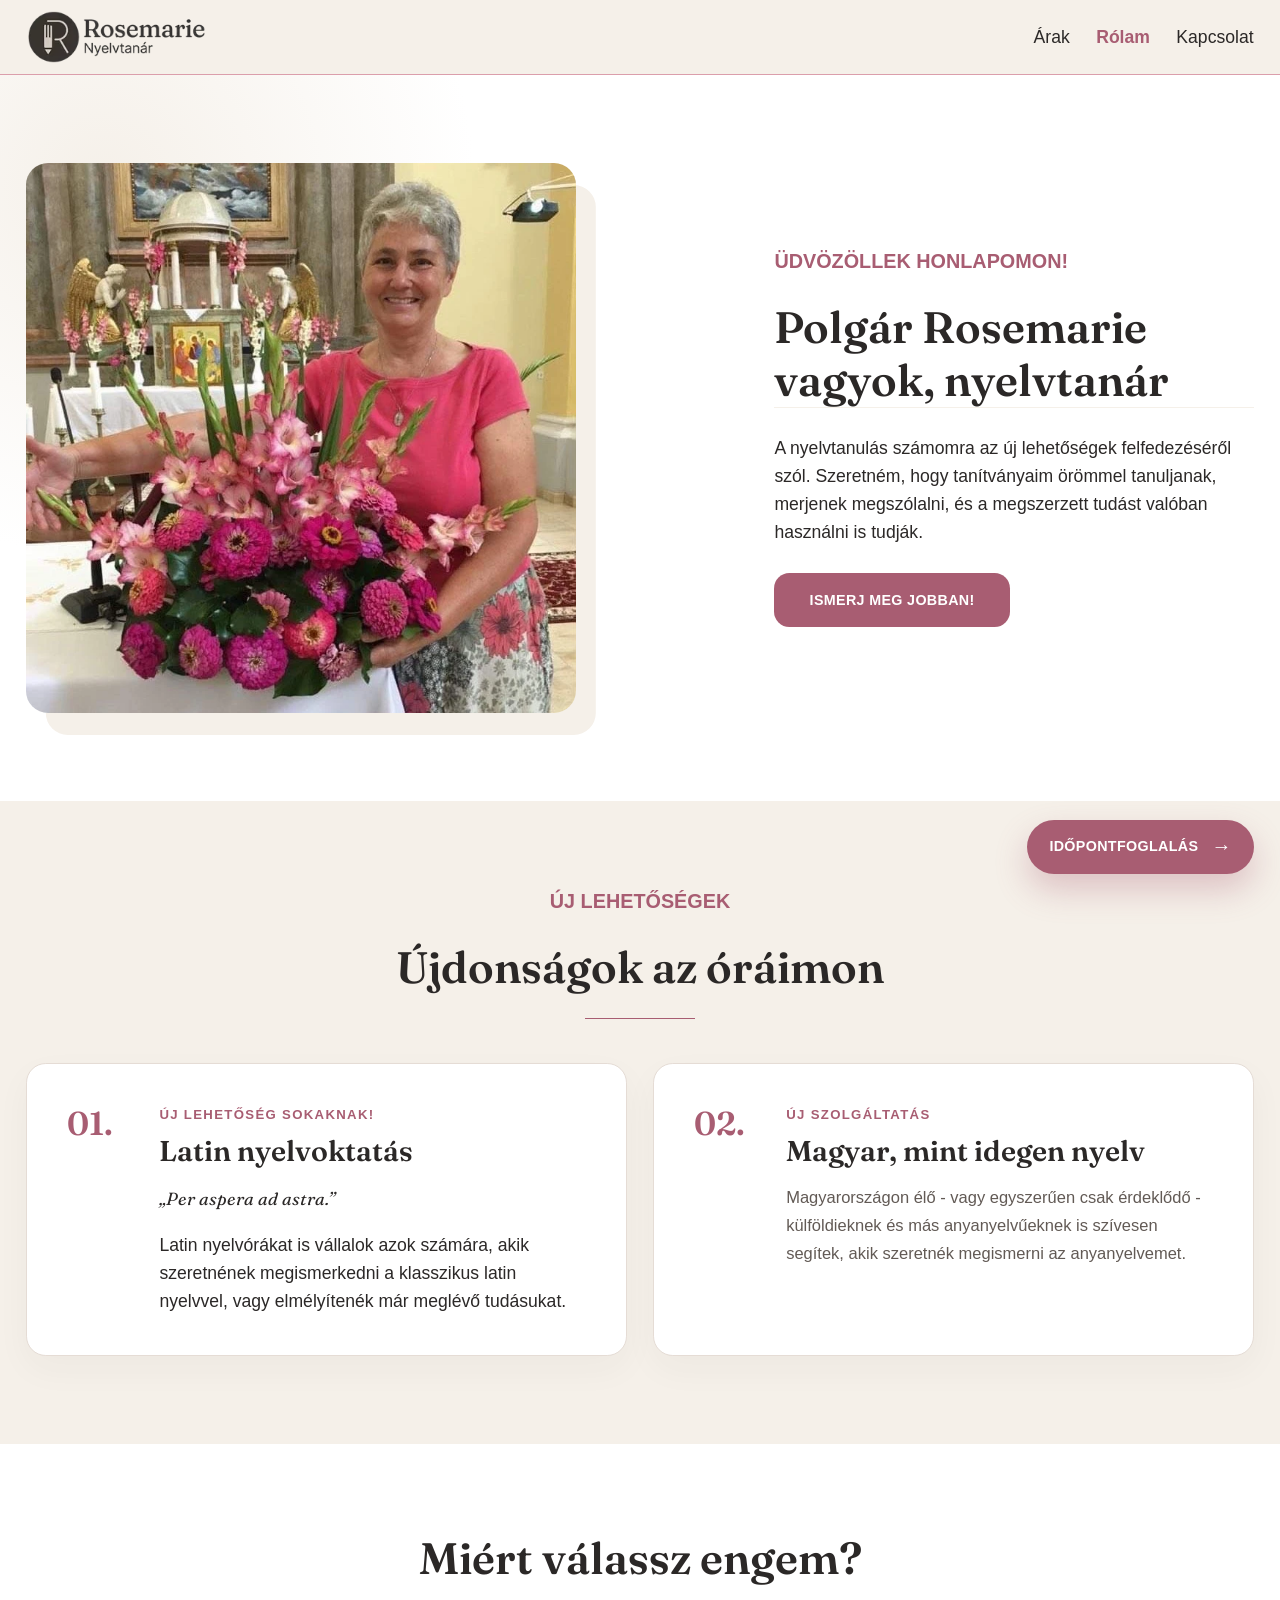
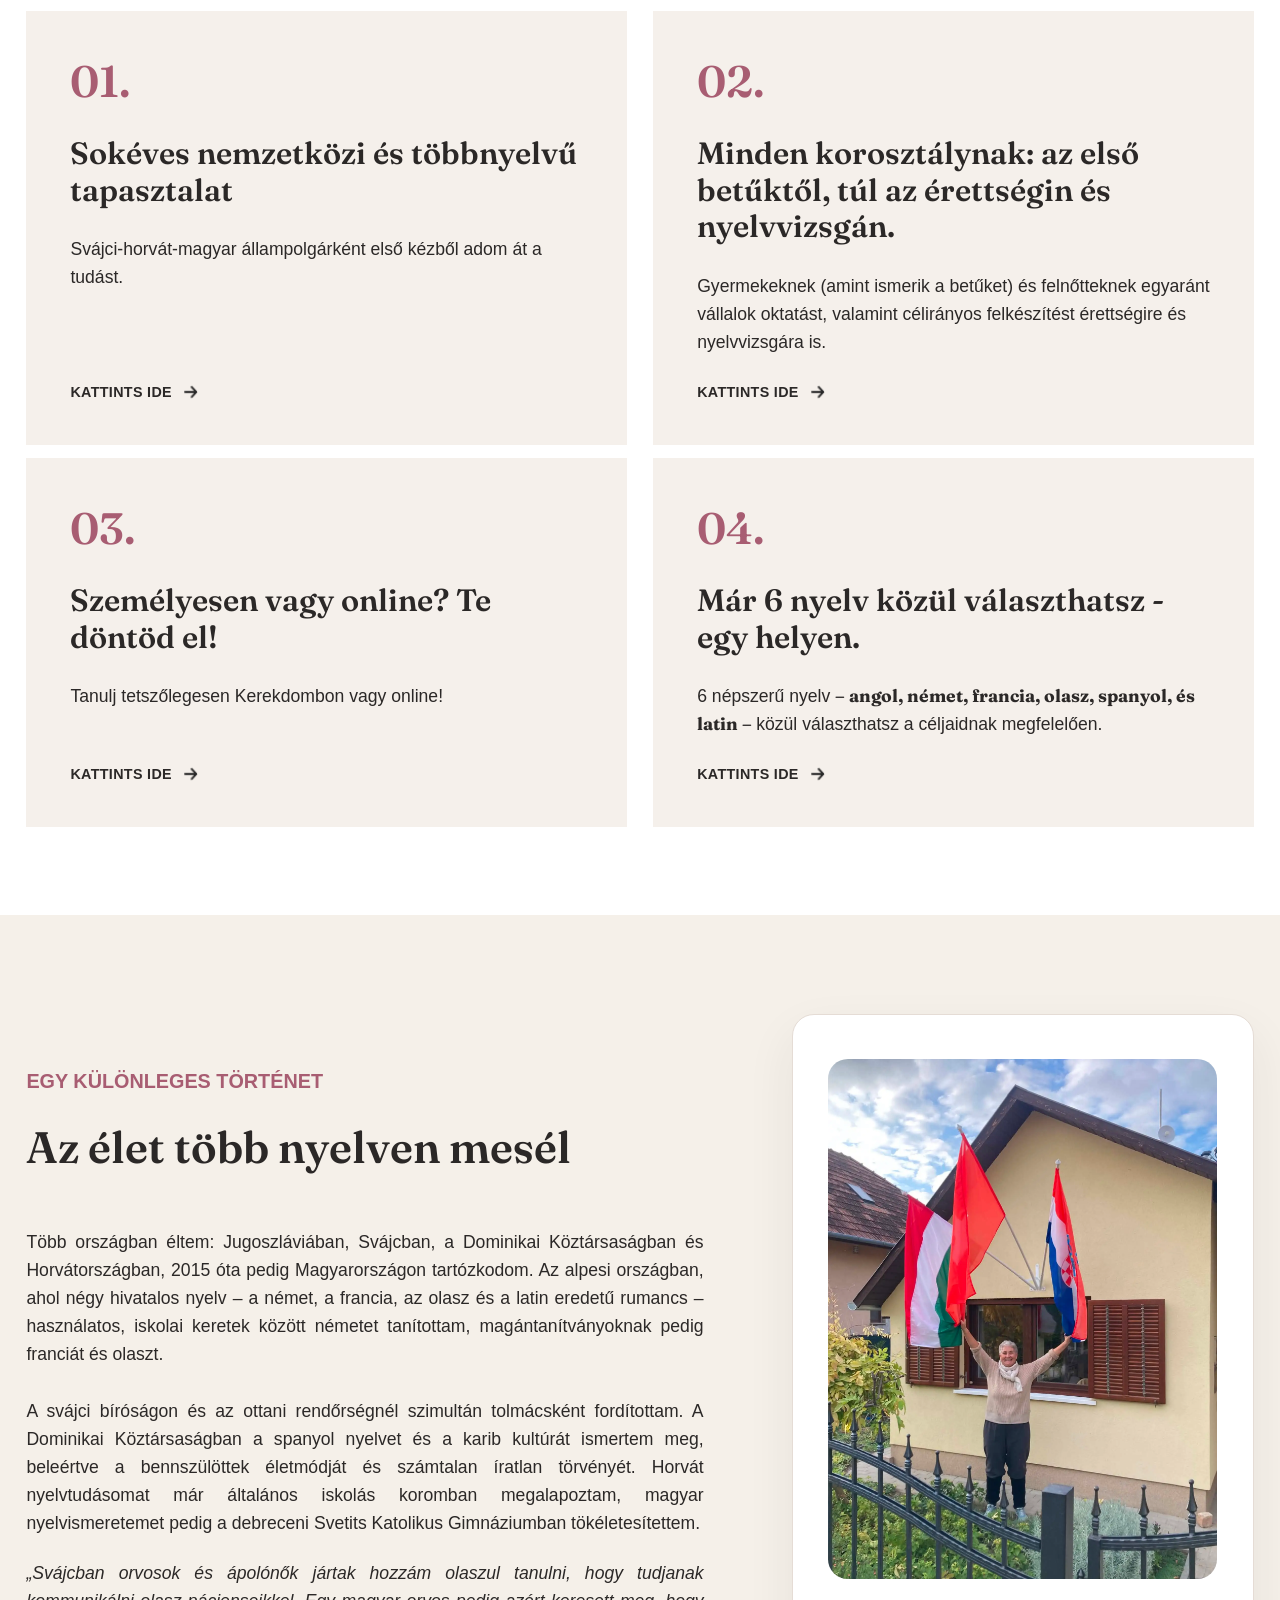
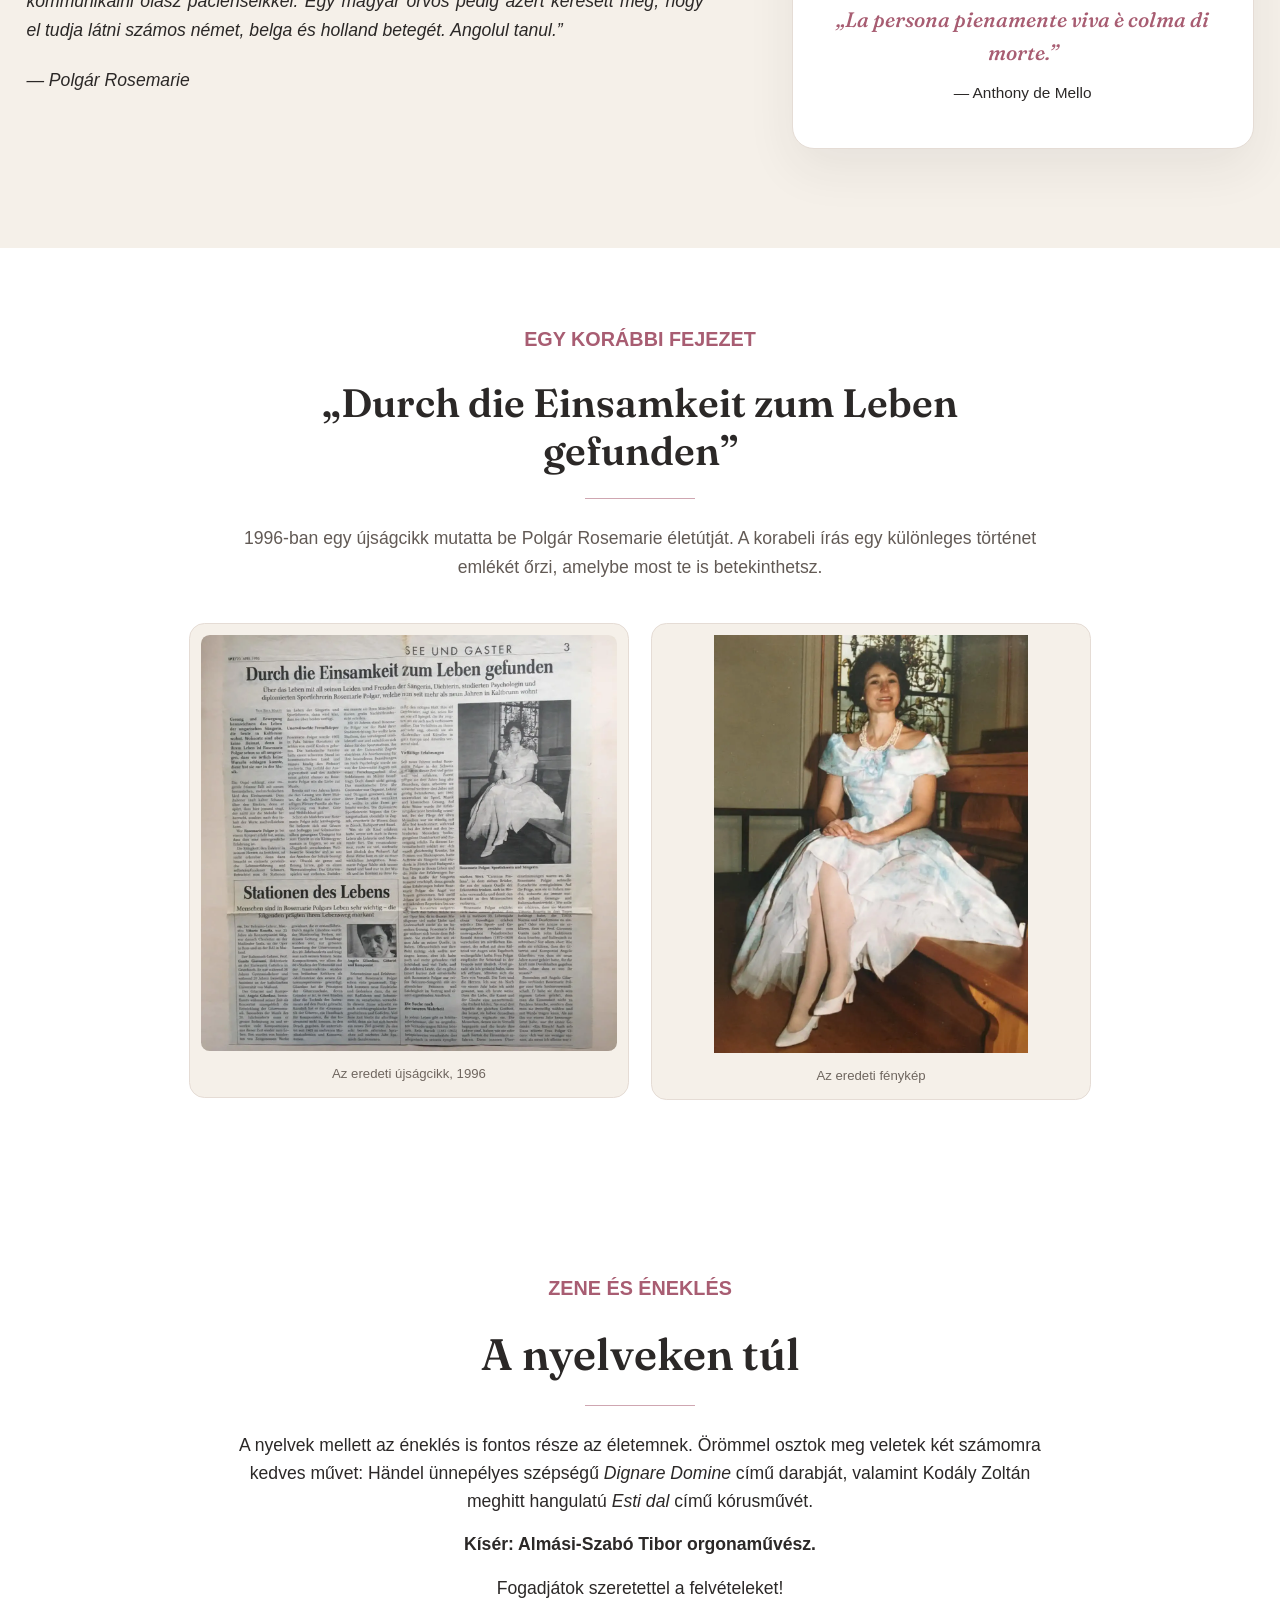
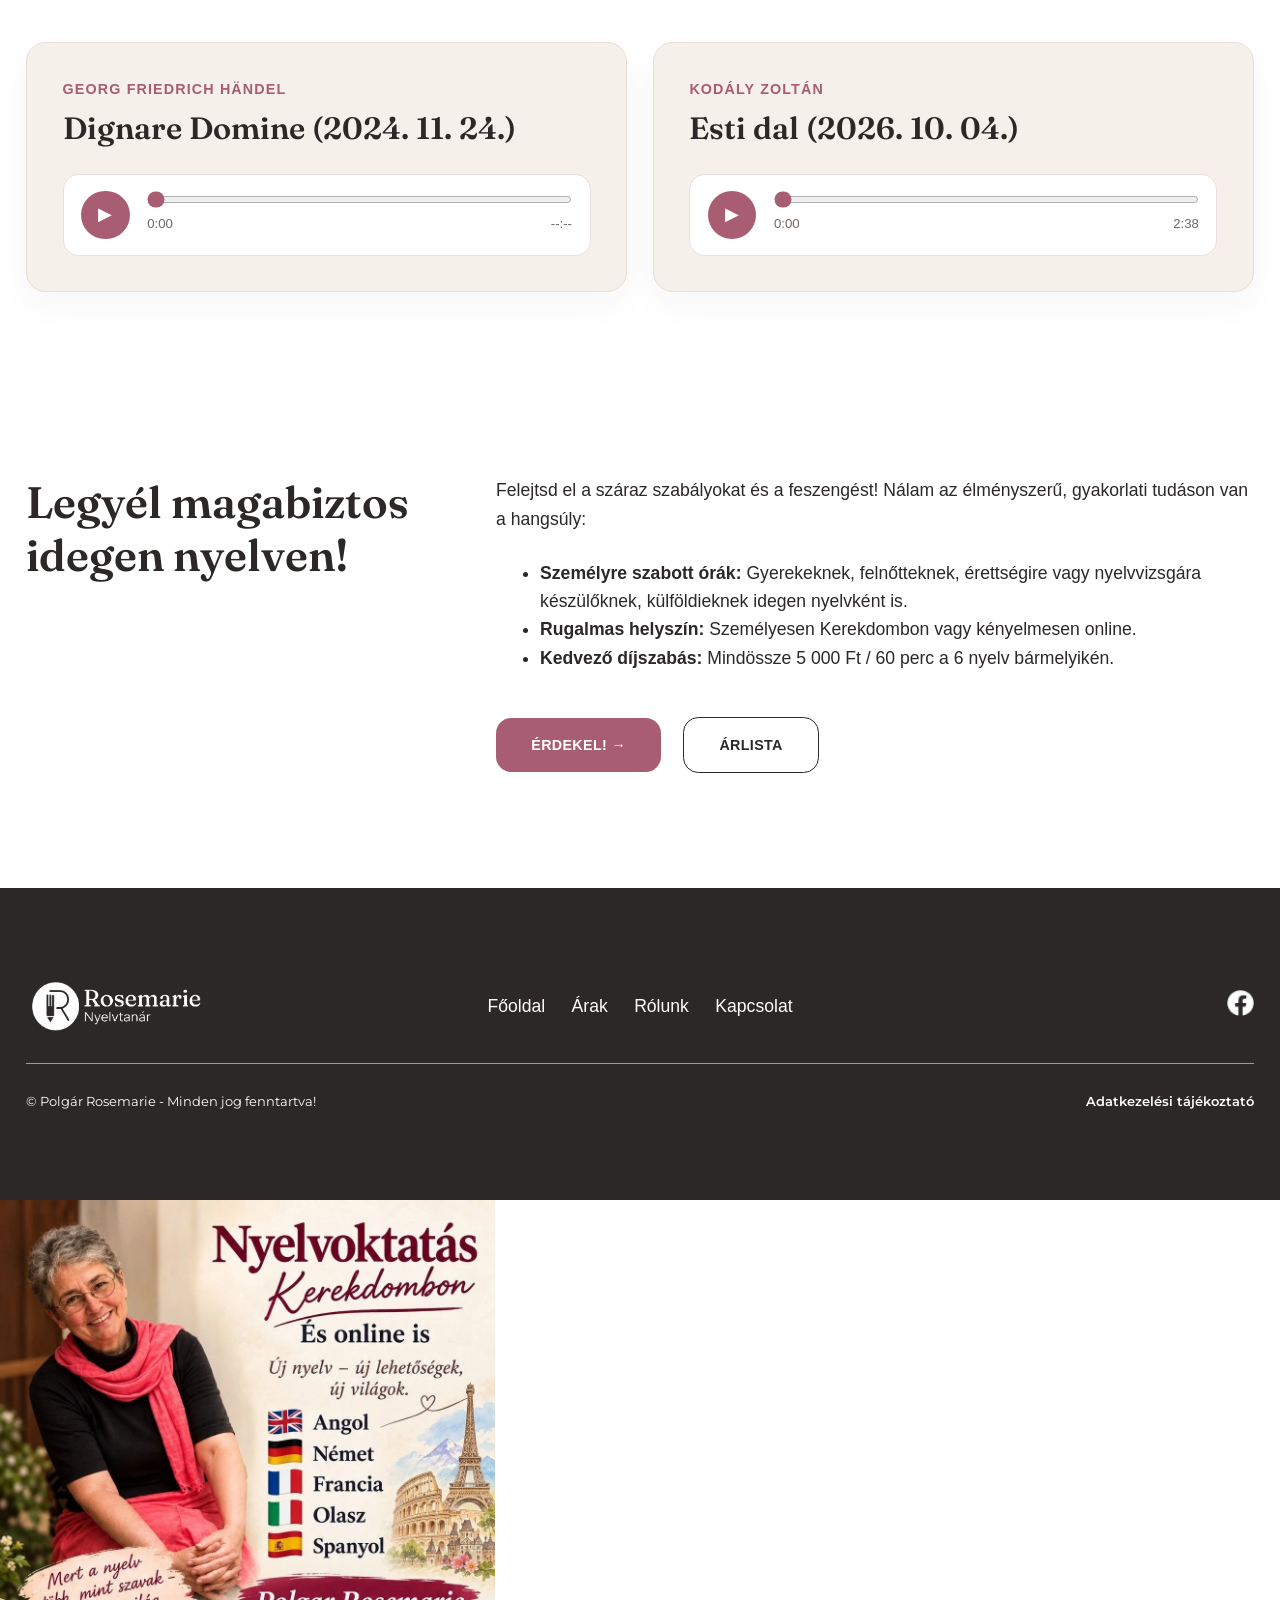
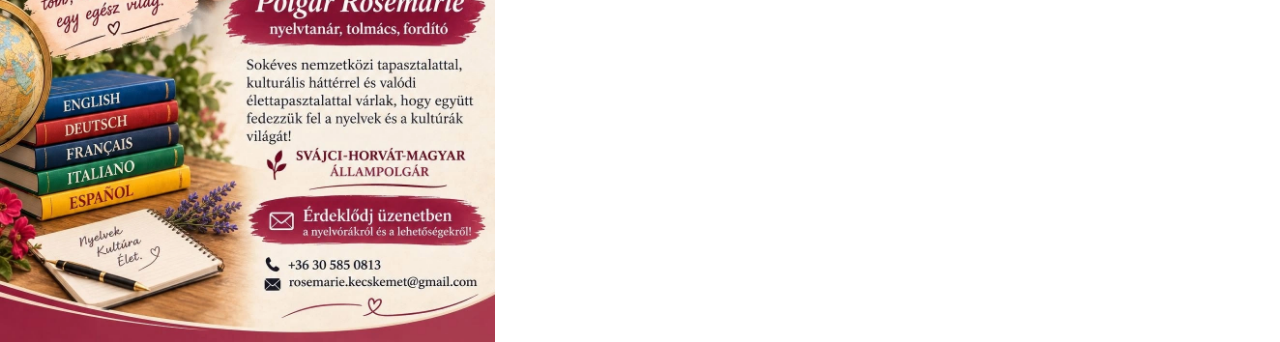
==== commit 9489bf24: "Cache-bust styles.css across HTML pages" ====
--- a/index.html
+++ b/index.html
@@ -29,7 +29,7 @@
   <script type="module"
     src="https://cdn.jsdelivr.net/npm/@shoelace-style/shoelace@2.12.0/cdn/shoelace-autoloader.js"></script>
   <script src="show_popup.js" defer></script>
-  <link rel="stylesheet" href="styles.css" />
+  <link rel="stylesheet" href="styles.css?v=2" />
 
 
   <!-- Structured Data / JSON-LD -->
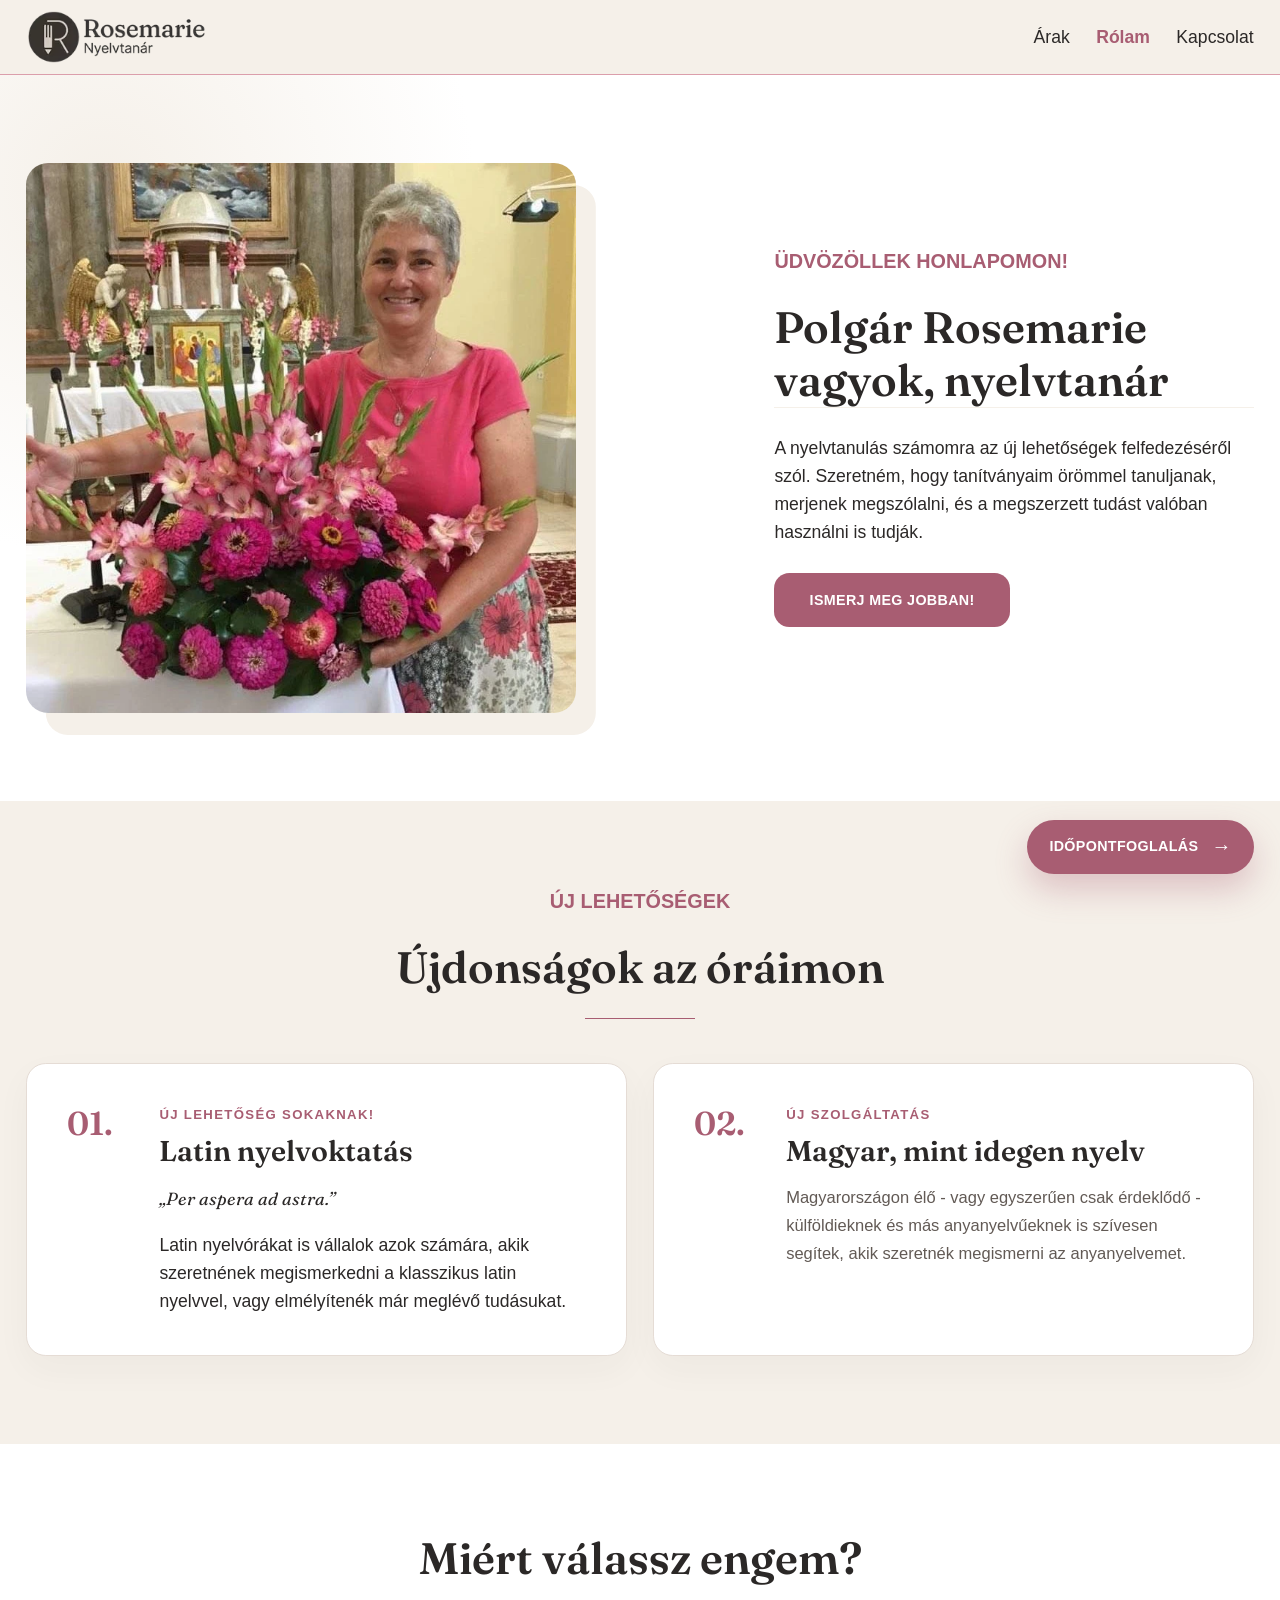
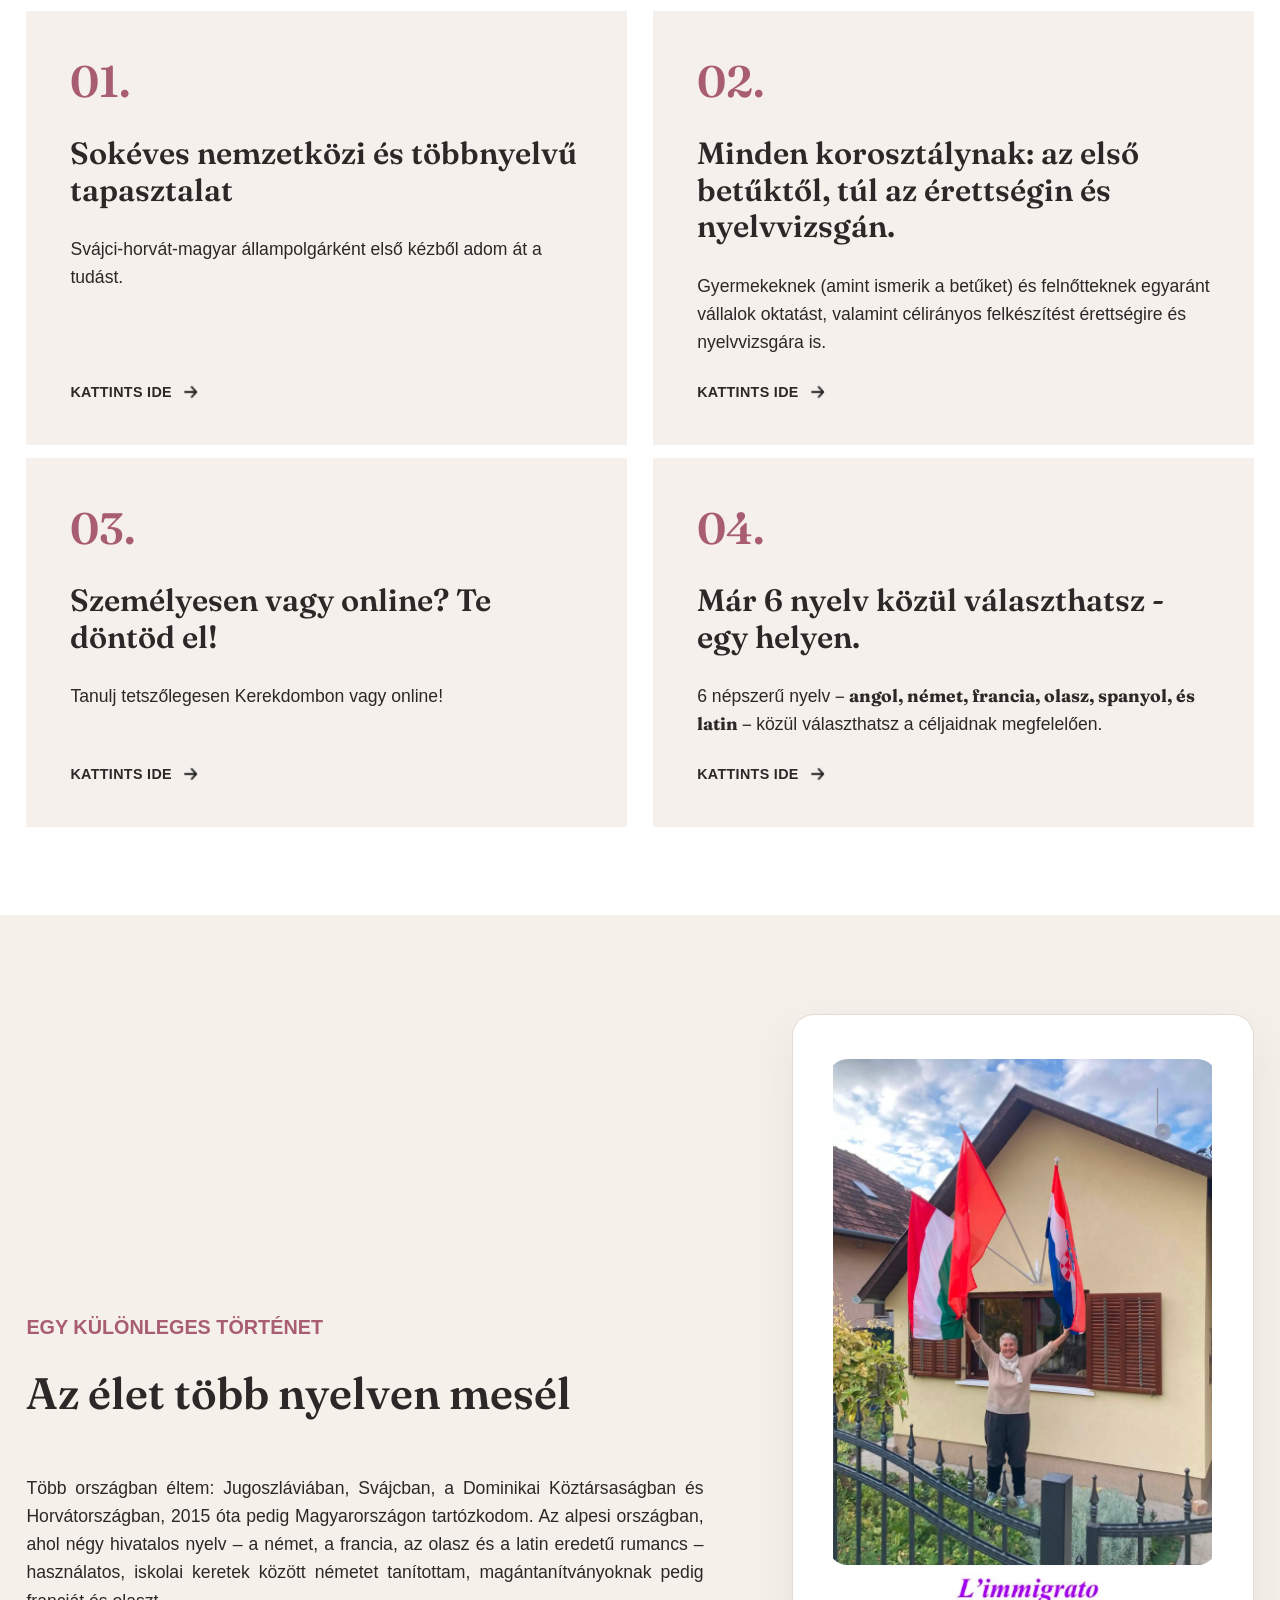
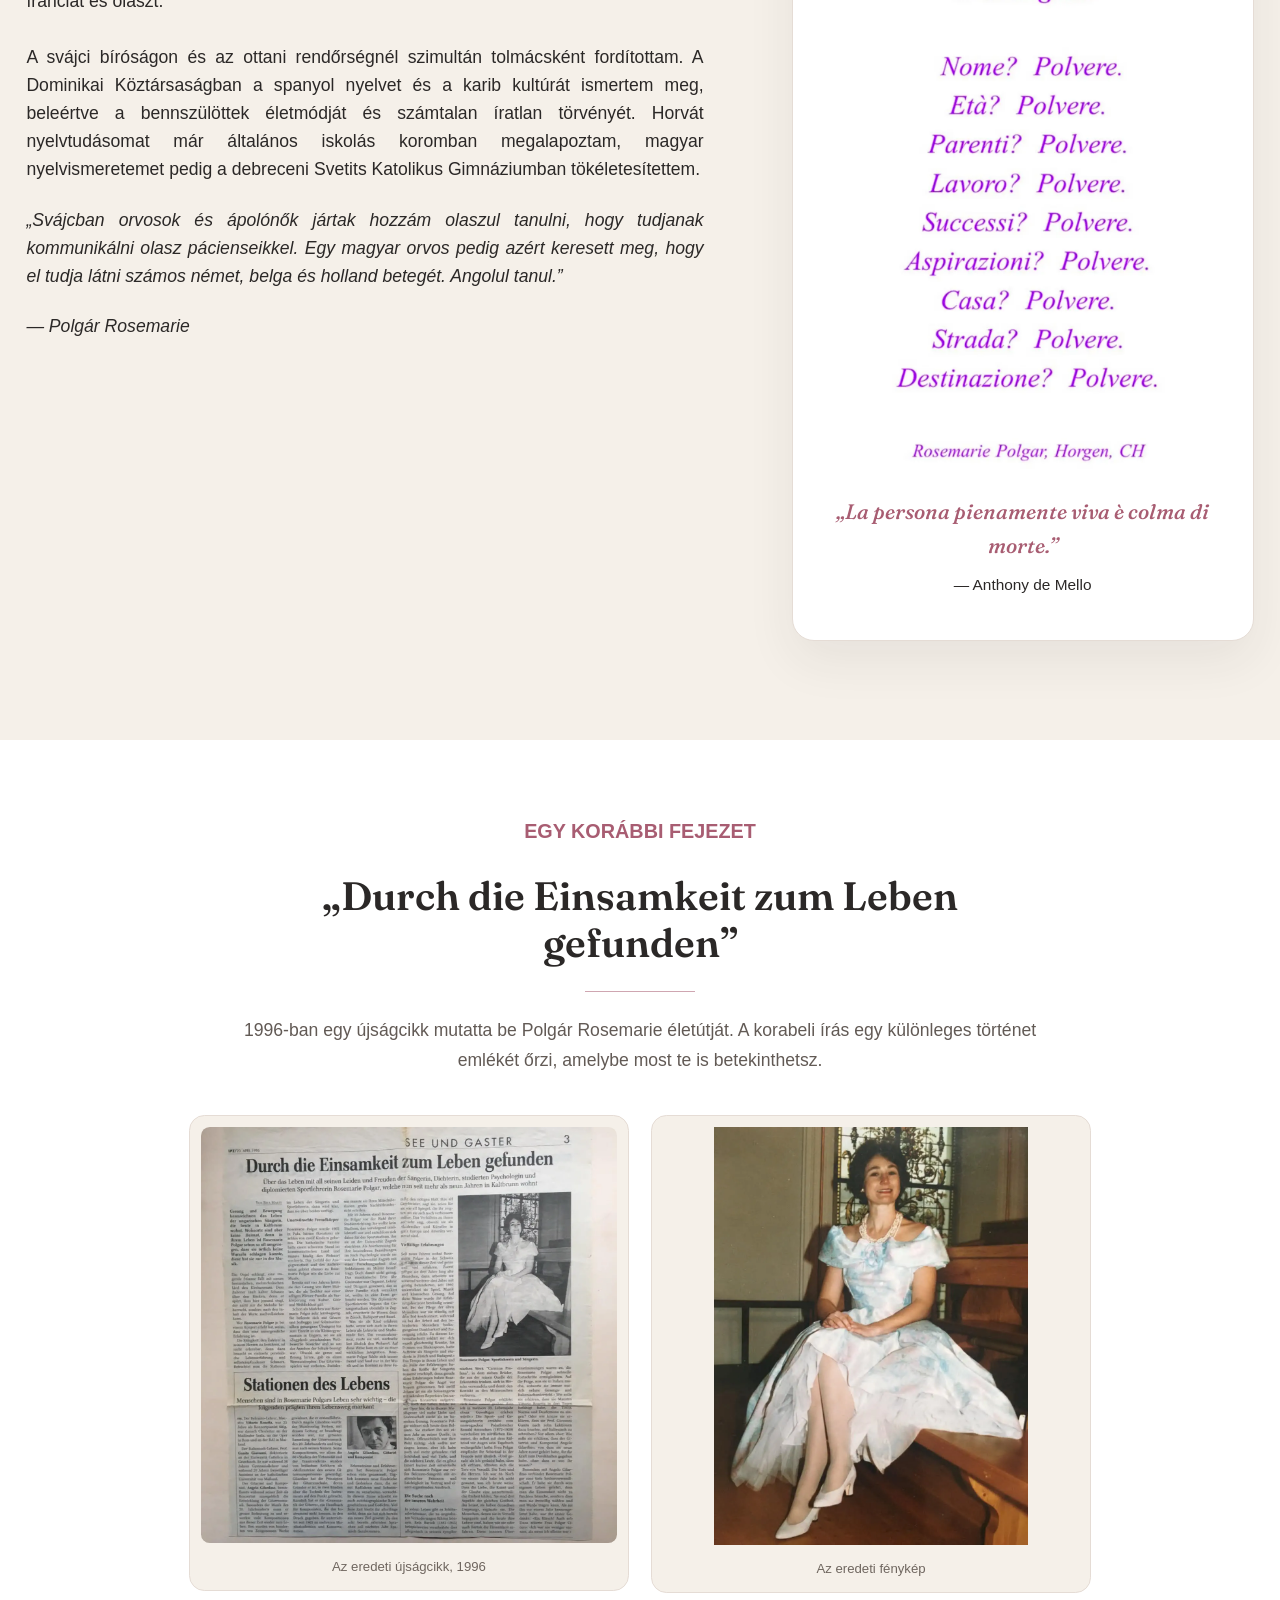
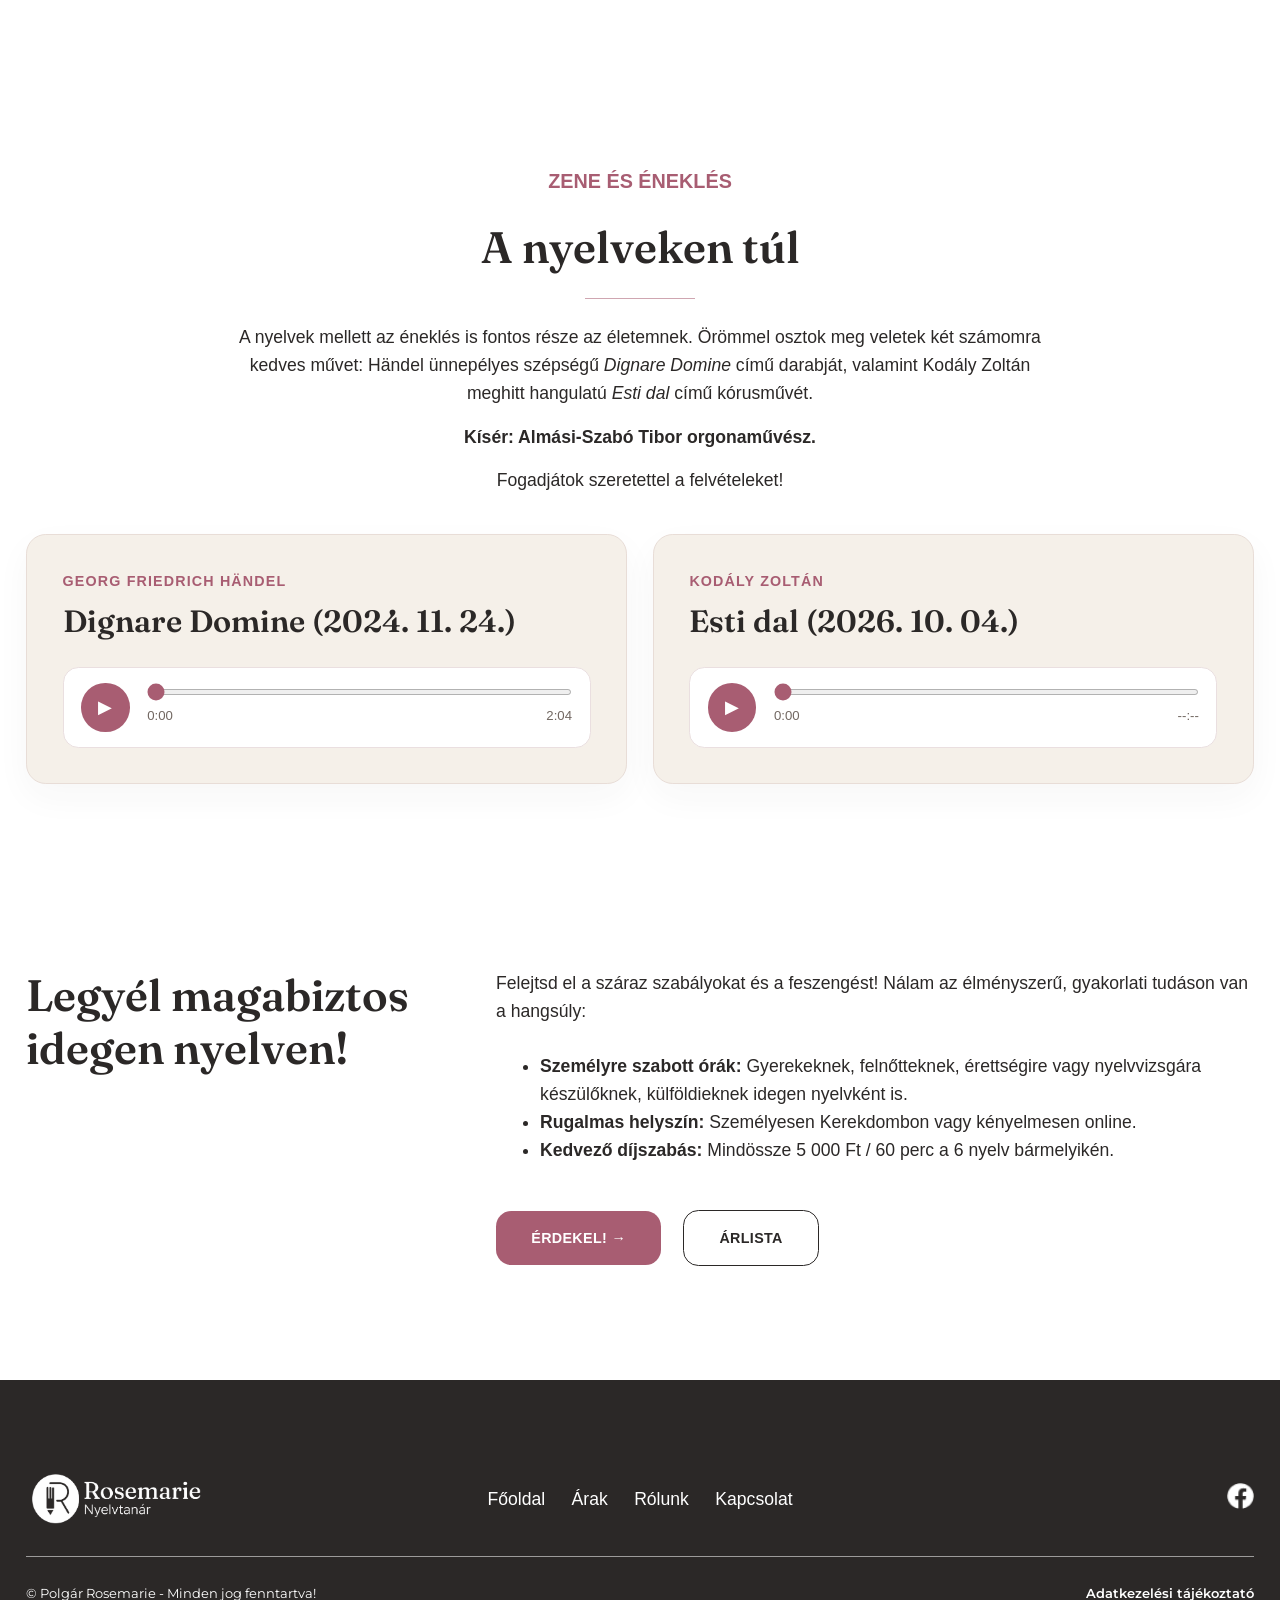
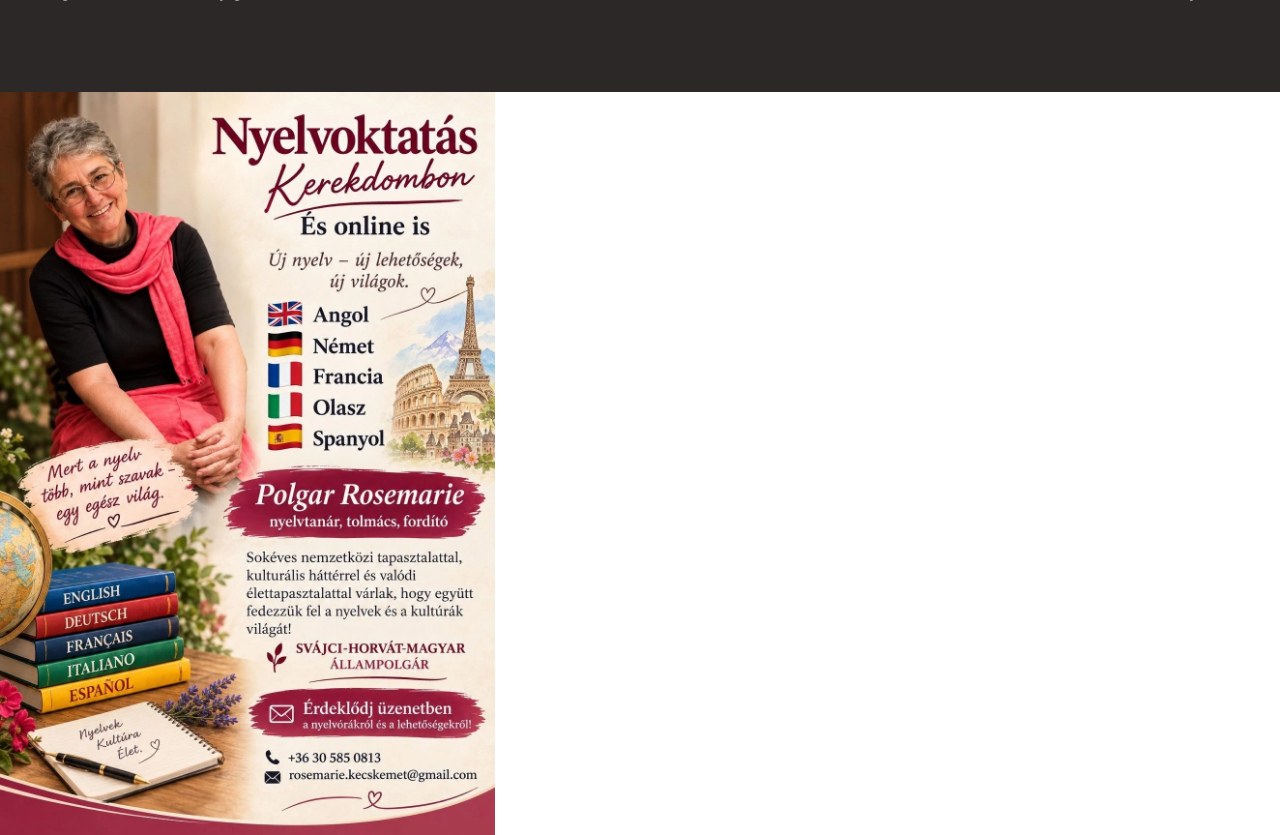
==== commit 1ac8582c: "Add image carousel to homepage (Poem by Teacher)" ====
--- a/index.html
+++ b/index.html
@@ -29,7 +29,7 @@
   <script type="module"
     src="https://cdn.jsdelivr.net/npm/@shoelace-style/shoelace@2.12.0/cdn/shoelace-autoloader.js"></script>
   <script src="show_popup.js" defer></script>
-  <link rel="stylesheet" href="styles.css?v=2" />
+  <link rel="stylesheet" href="styles.css?v=3" />
 
 
   <!-- Structured Data / JSON-LD -->
@@ -132,8 +132,8 @@
       <div class="cards">
         <article class="card"><span>01.</span>
           <h3>Sokéves nemzetközi és többnyelvű tapasztalat</h3>
-          <p>Svájci-horvát-magyar állampolgárként első kézből adom át a tudást. </p><a href="kapcsolat.html#foglalas">Kattints ide <img
-              src="assets/arrow-right.webp" alt="" /></a>
+          <p>Svájci-horvát-magyar állampolgárként első kézből adom át a tudást. </p><a
+            href="kapcsolat.html#foglalas">Kattints ide <img src="assets/arrow-right.webp" alt="" /></a>
         </article>
         <article class="card"><span>02.</span>
           <h3>Minden korosztálynak: az első betűktől, túl az érettségin és nyelvvizsgán.</h3>
@@ -189,8 +189,18 @@
         </div>
 
         <div class="flags-card">
-          <img src="assets/zaszlok.webp" alt="Polgár Rosemarie a magyar, svájci és horvát zászlóval" class="flags-photo"
-            loading="lazy">
+
+          <sl-carousel class="flags-carousel" navigation pagination mouse-dragging slides-per-page="1"
+            slides-per-move="1" autoplay autoplay-interval="5000" loop>
+            <sl-carousel-item>
+              <img src="assets/zaszlok.webp" alt="Polgár Rosemarie a magyar, svájci és horvát zászlóval">
+            </sl-carousel-item>
+
+            <sl-carousel-item>
+              <img src="assets/vers.webp" alt="Rosemarie verset ábrázoló képe">
+            </sl-carousel-item>
+          </sl-carousel>
+
 
           <blockquote class="flags-caption">
             „La persona pienamente viva è colma di morte.”
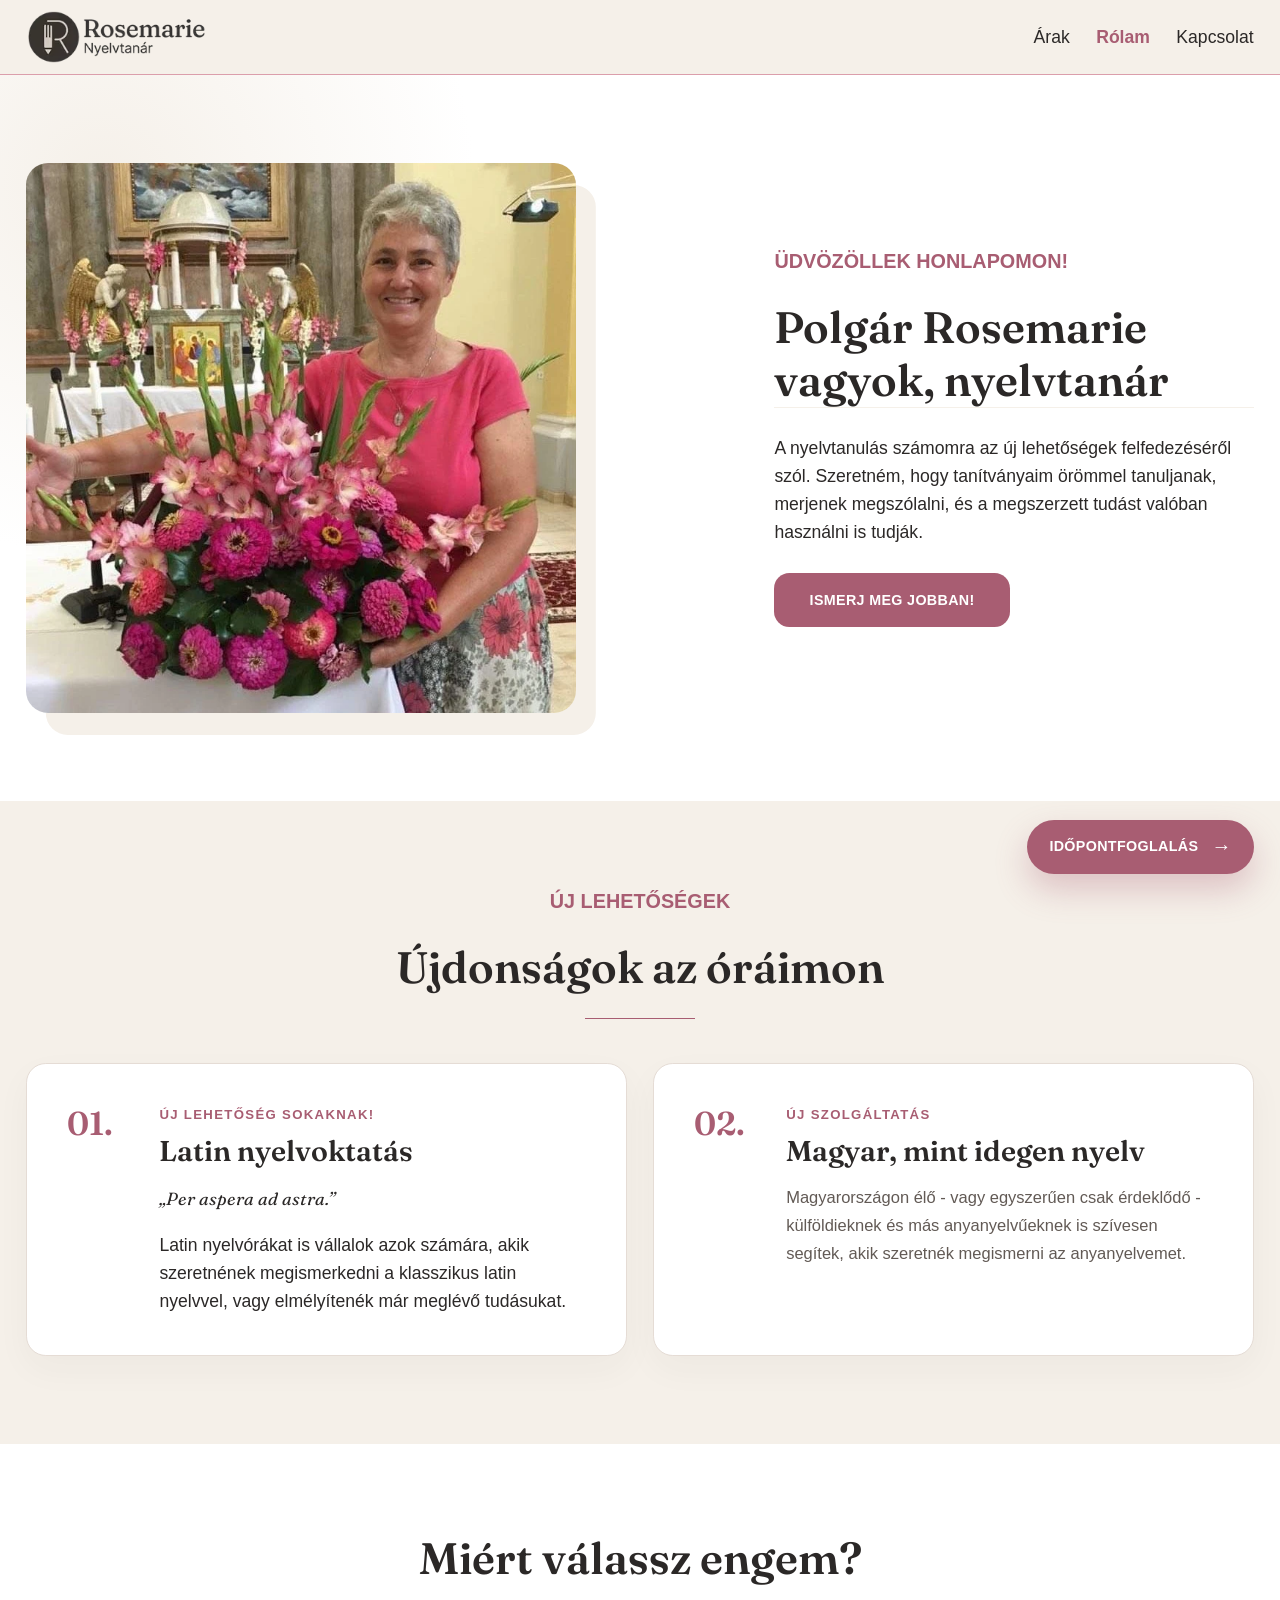
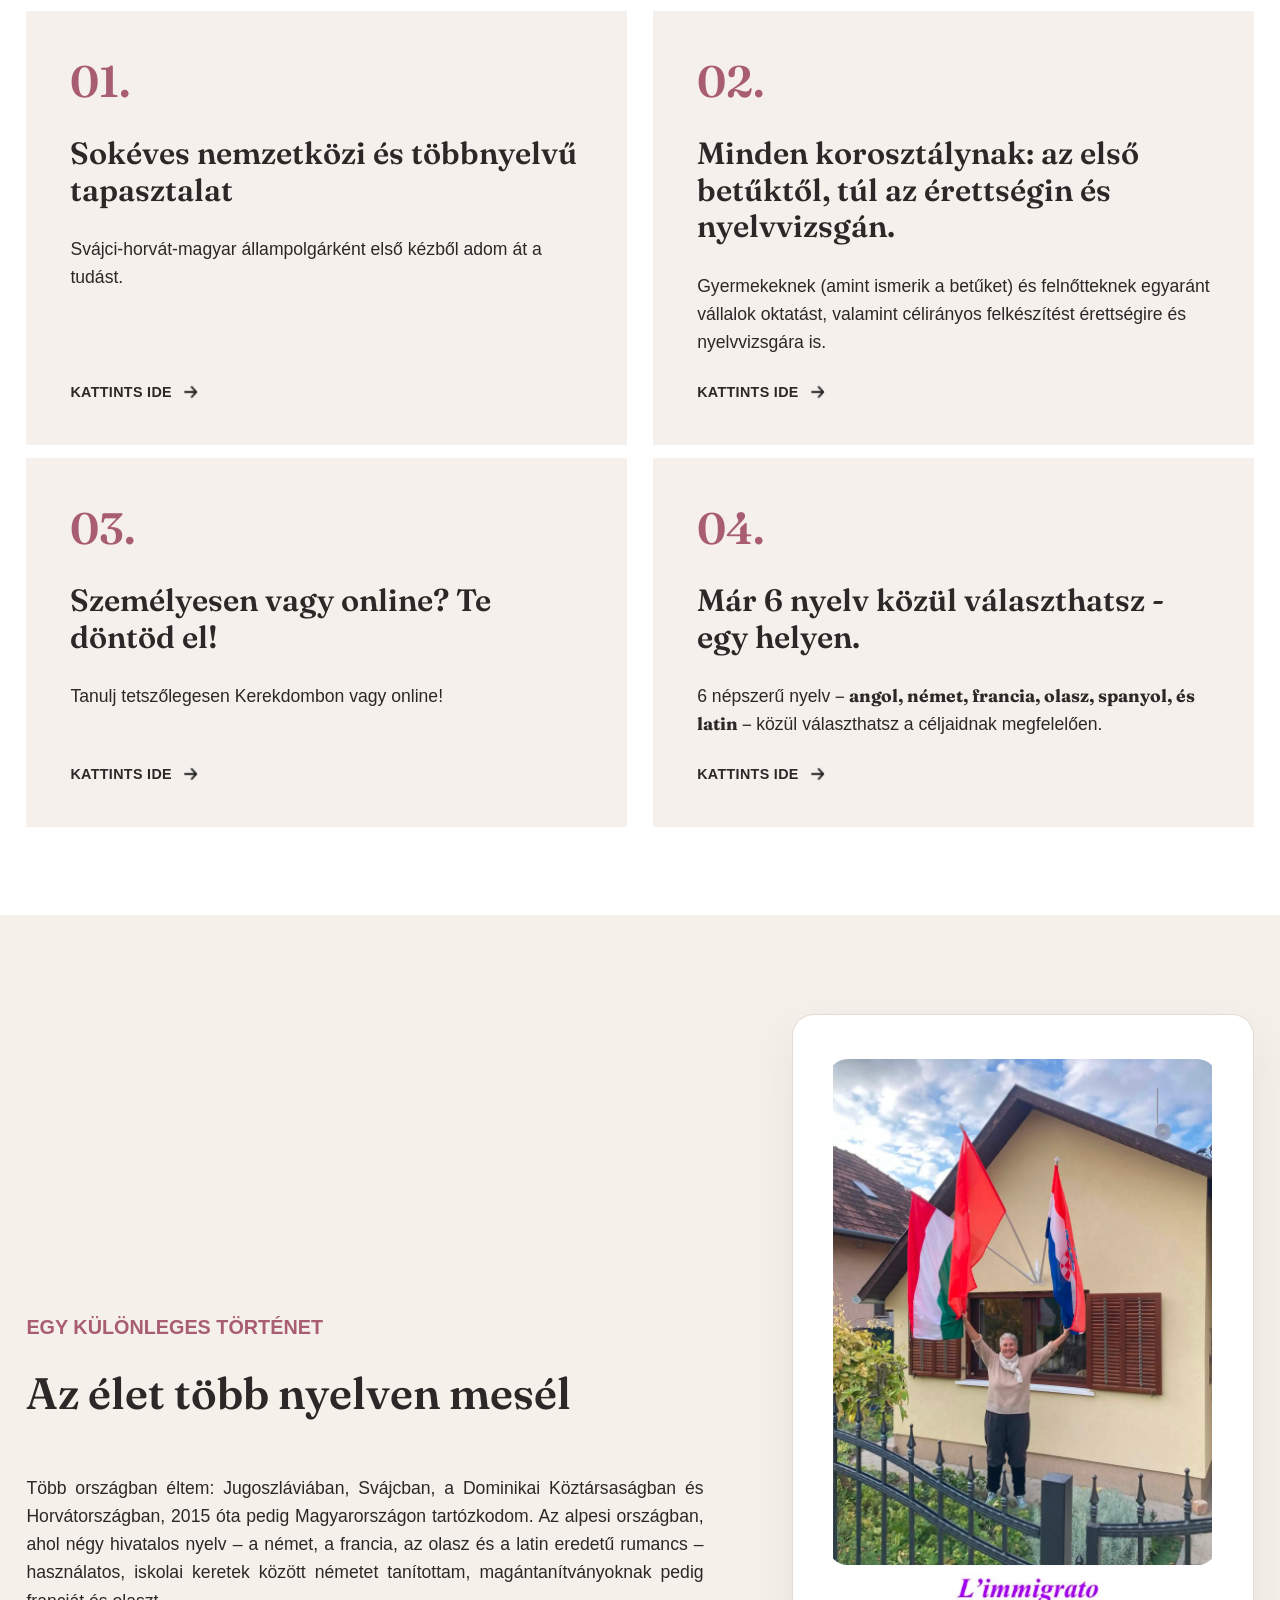
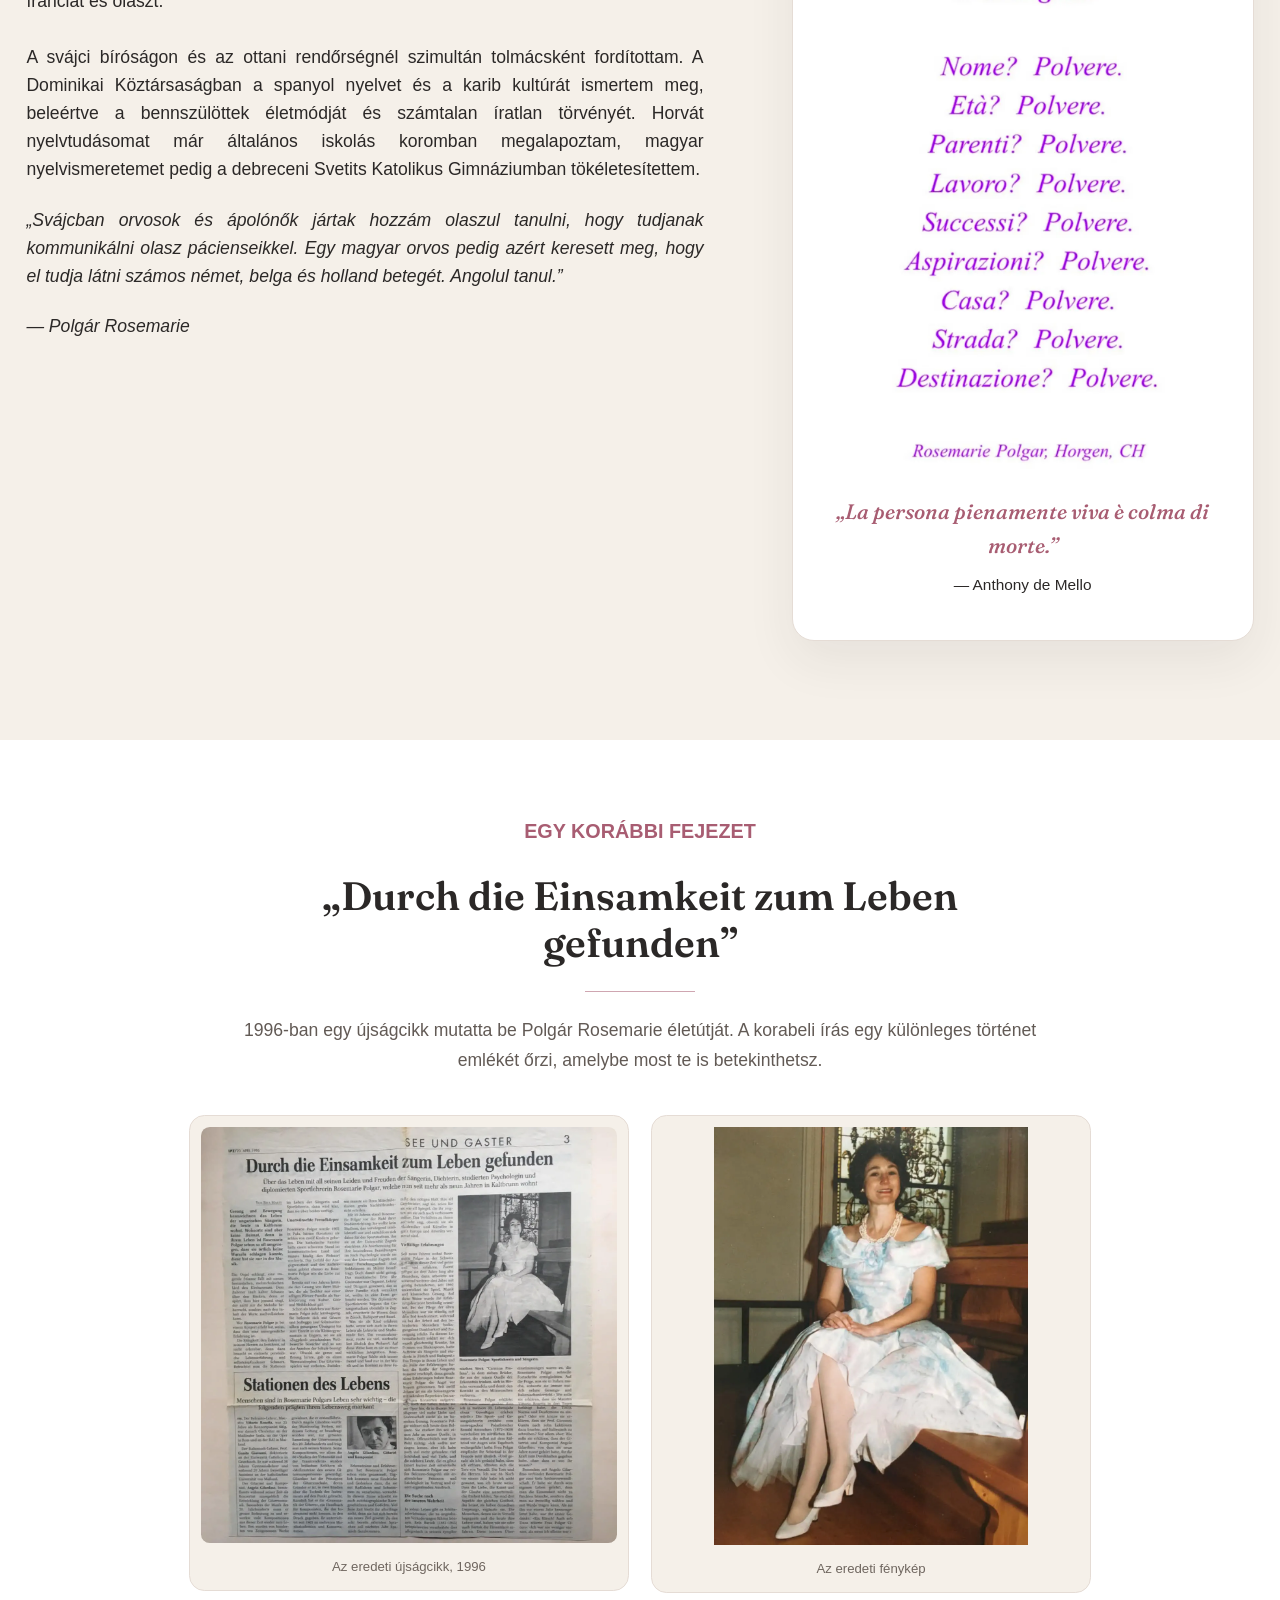
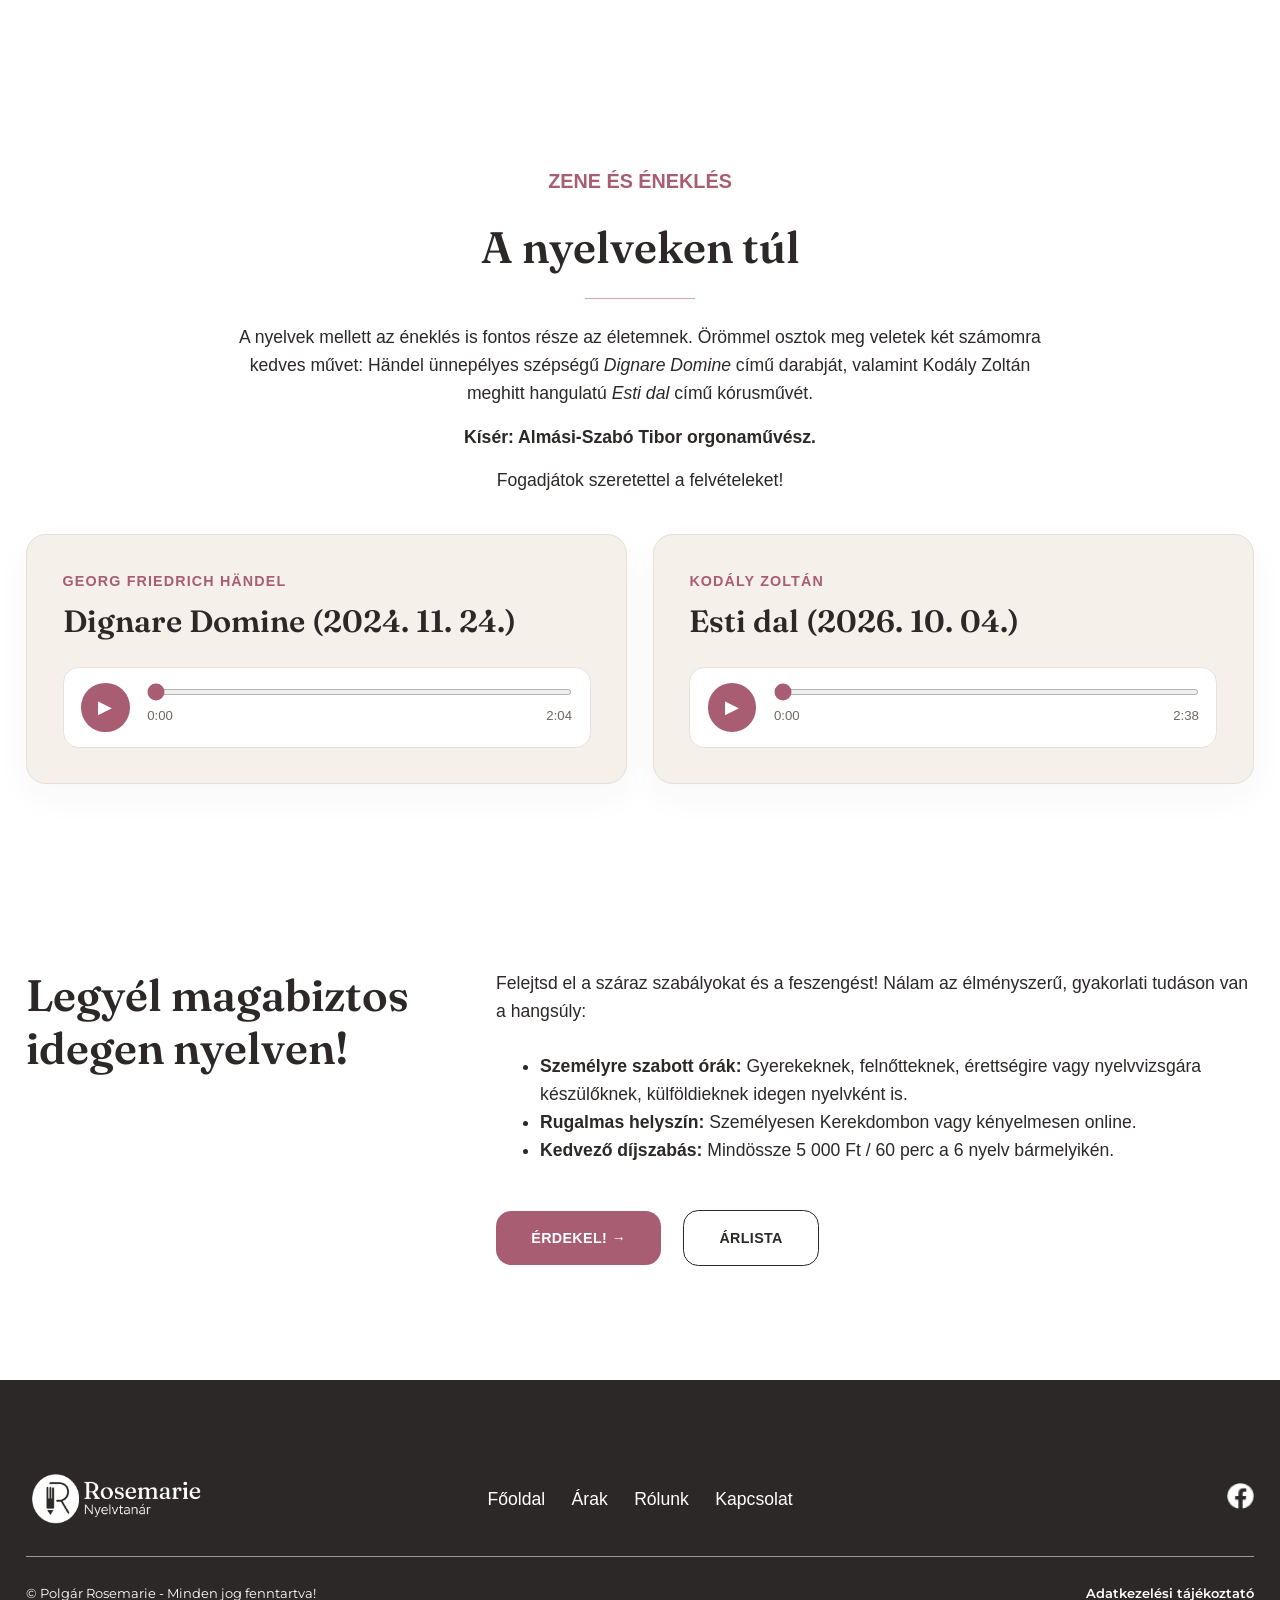
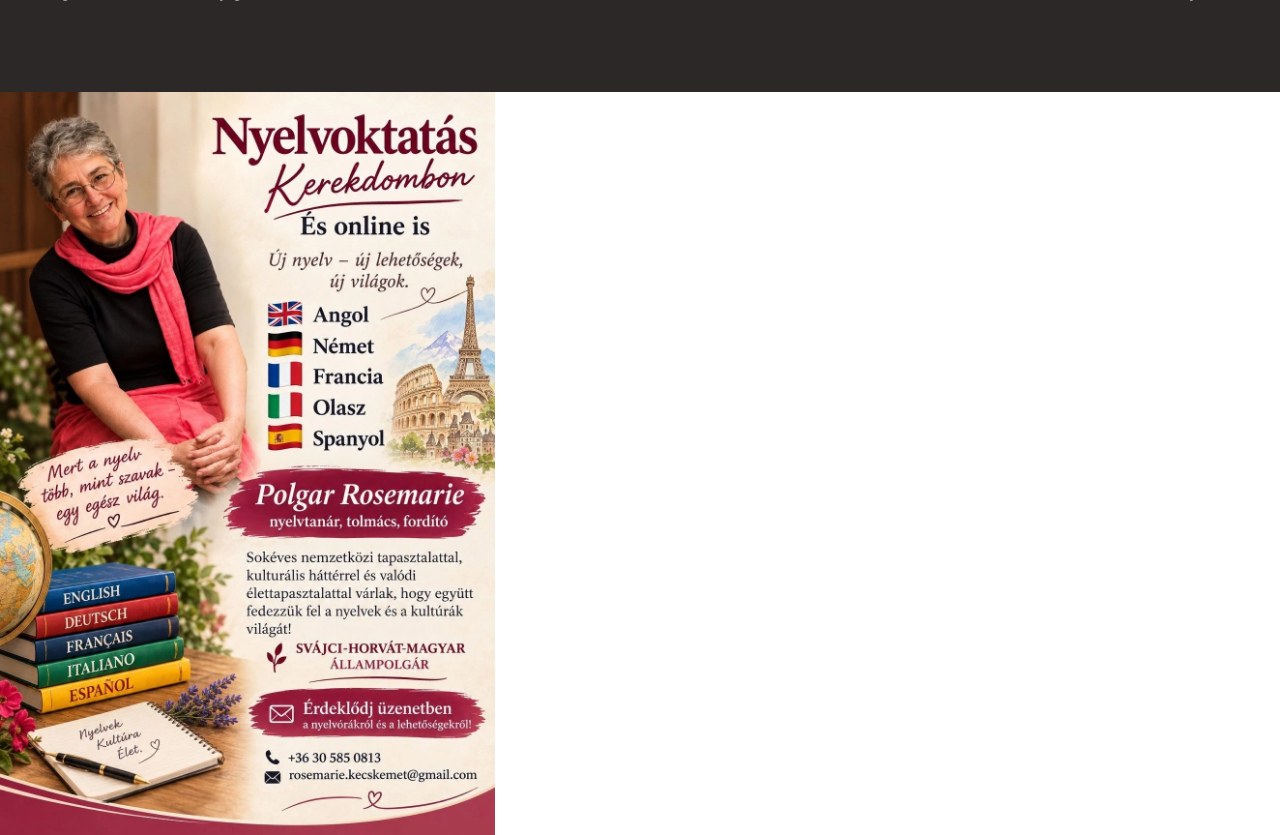
==== commit 03fef82b: "Remove carousel navigation and changed interval" ====
--- a/index.html
+++ b/index.html
@@ -190,8 +190,8 @@
 
         <div class="flags-card">
 
-          <sl-carousel class="flags-carousel" navigation pagination mouse-dragging slides-per-page="1"
-            slides-per-move="1" autoplay autoplay-interval="5000" loop>
+          <sl-carousel class="flags-carousel" mouse-dragging slides-per-page="1"
+            slides-per-move="1" autoplay autoplay-interval="10000" loop>
             <sl-carousel-item>
               <img src="assets/zaszlok.webp" alt="Polgár Rosemarie a magyar, svájci és horvát zászlóval">
             </sl-carousel-item>
